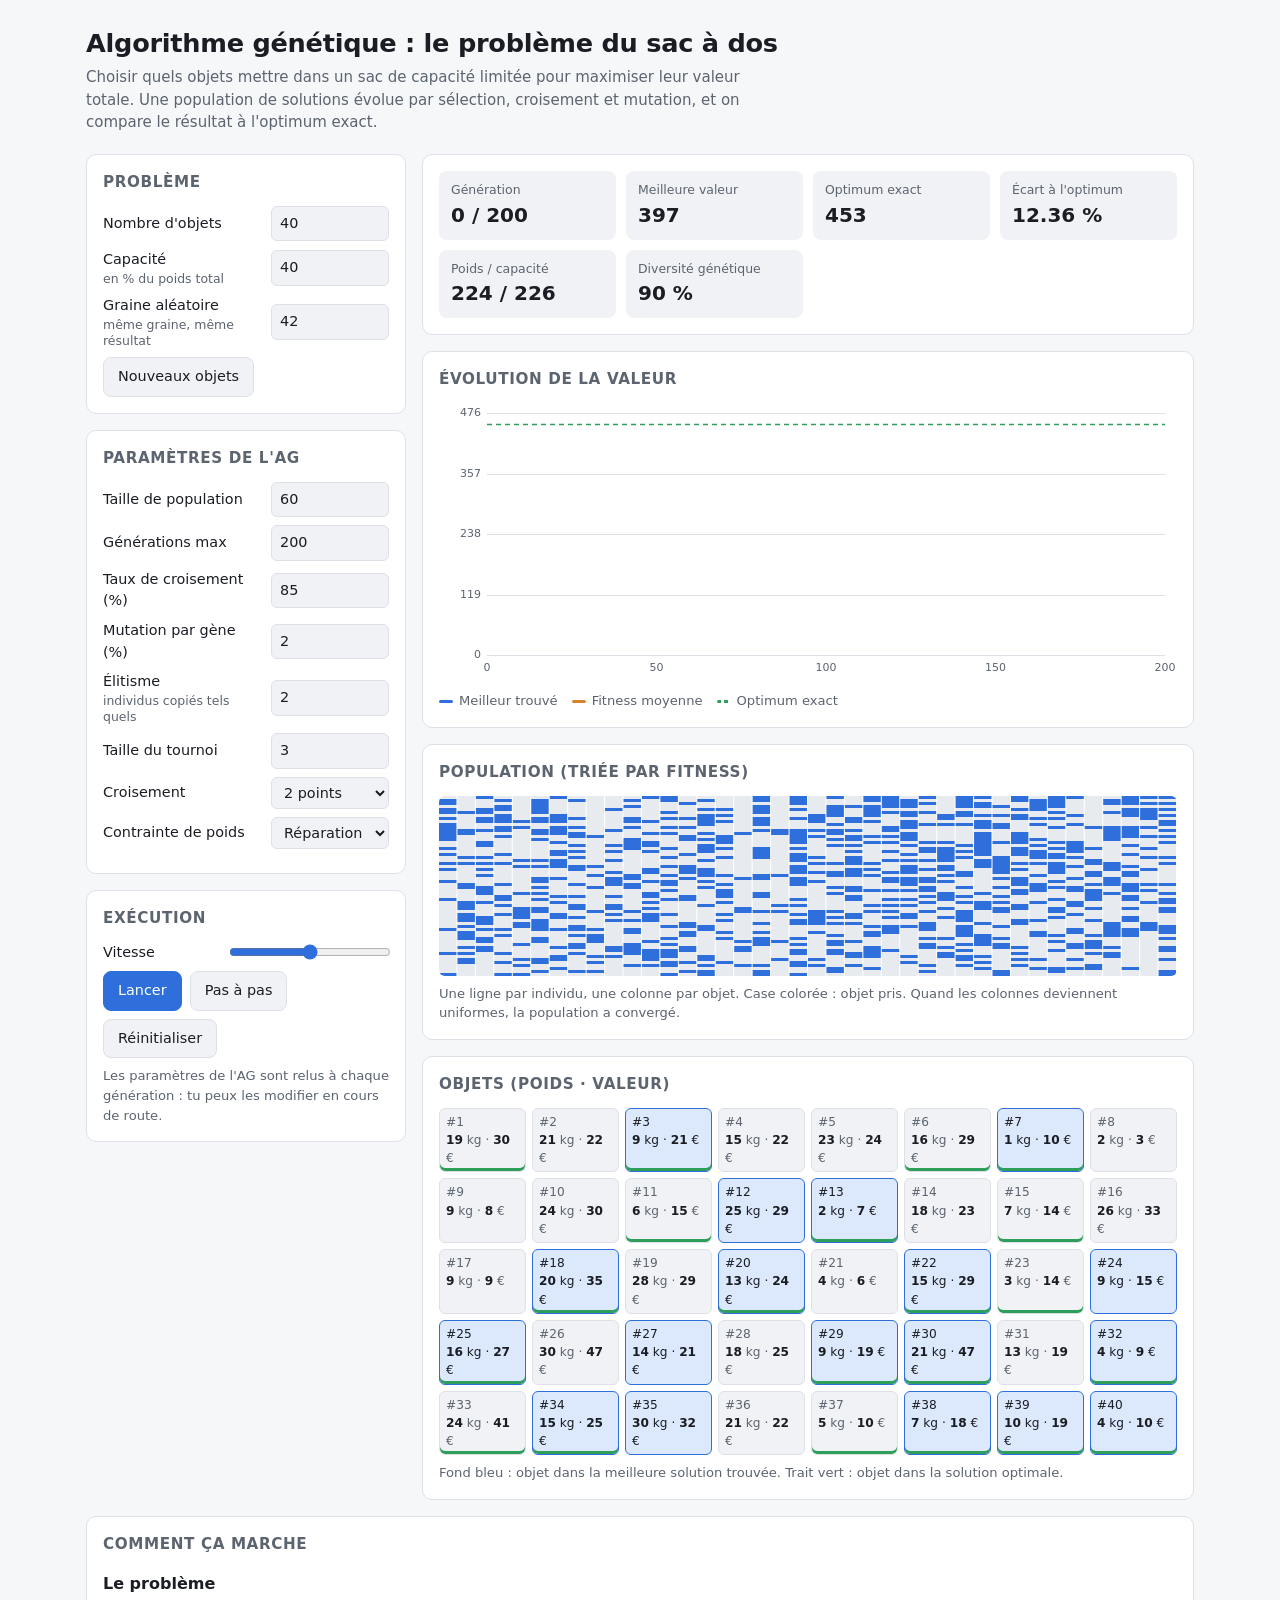
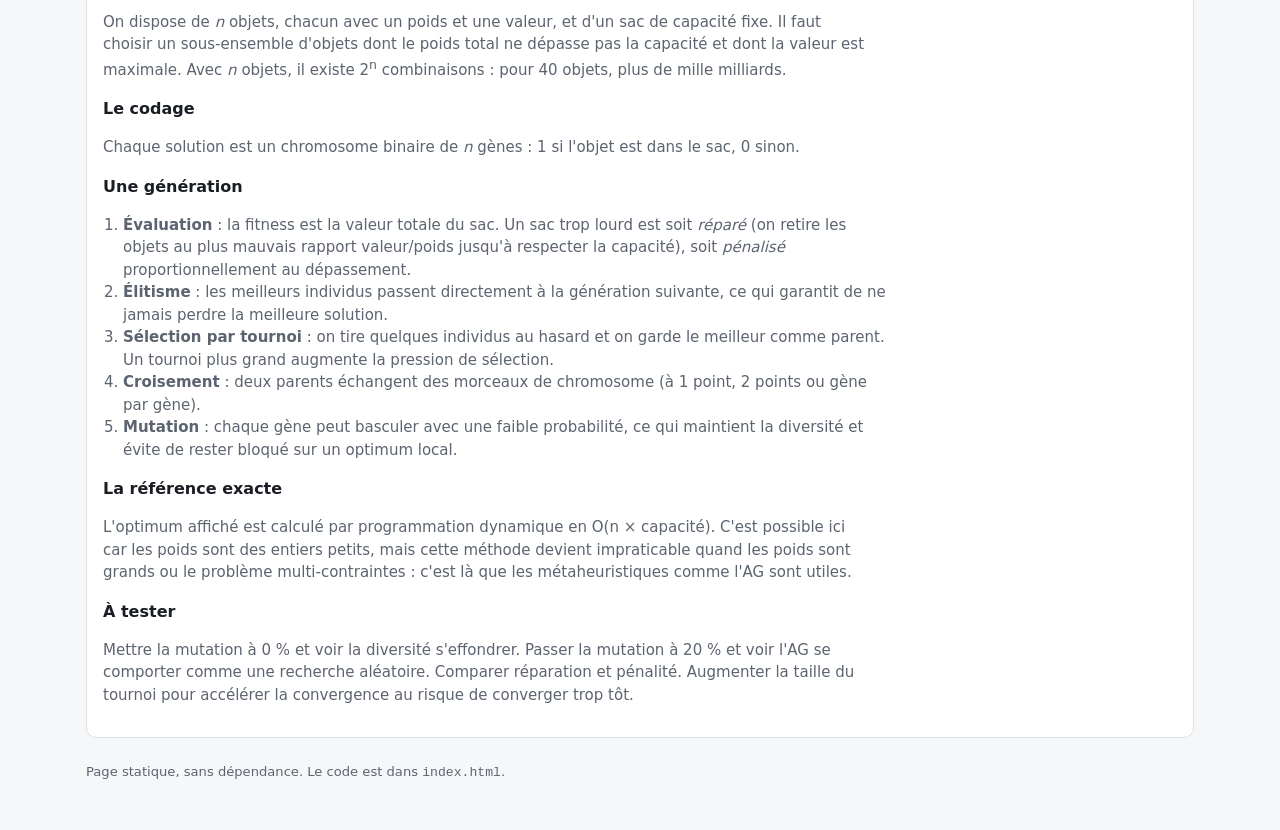
==== index.html @ b25e9e26 "Ajoute la simulation interactive de l'algorithme génétique Co-Authored-By: Claude Opus 5.5 <noreply@" ====
<!doctype html>
<html lang="fr">
<head>
<meta charset="utf-8">
<meta name="viewport" content="width=device-width, initial-scale=1">
<title>Sac à dos génétique</title>
<meta name="description" content="Simulation interactive d'un algorithme génétique qui résout le problème du sac à dos 0/1, comparé à l'optimum exact calculé par programmation dynamique.">
<style>
:root {
  --bg: #f6f7f9;
  --surface: #ffffff;
  --surface-2: #f0f2f5;
  --border: #dde1e7;
  --text: #1a1d23;
  --muted: #5c6470;
  --accent: #2f6fdb;
  --accent-soft: #dce8fb;
  --best: #2f6fdb;
  --mean: #d9822b;
  --opt: #2e9e5b;
  --danger: #c93c3c;
  --cell-off: #e7eaef;
  --radius: 10px;
  color-scheme: light;
}
@media (prefers-color-scheme: dark) {
  :root:not([data-theme="light"]) {
    --bg: #111317;
    --surface: #1a1d23;
    --surface-2: #22262e;
    --border: #2f343d;
    --text: #e8eaee;
    --muted: #9aa2ae;
    --accent: #6ea0ff;
    --accent-soft: #233656;
    --best: #6ea0ff;
    --mean: #f0a258;
    --opt: #4fc683;
    --danger: #f07070;
    --cell-off: #2a2f38;
    color-scheme: dark;
  }
}
:root[data-theme="dark"] {
  --bg: #111317;
  --surface: #1a1d23;
  --surface-2: #22262e;
  --border: #2f343d;
  --text: #e8eaee;
  --muted: #9aa2ae;
  --accent: #6ea0ff;
  --accent-soft: #233656;
  --best: #6ea0ff;
  --mean: #f0a258;
  --opt: #4fc683;
  --danger: #f07070;
  --cell-off: #2a2f38;
  color-scheme: dark;
}
* { box-sizing: border-box; }
html, body { margin: 0; }
body {
  background: var(--bg);
  color: var(--text);
  font: 15px/1.5 system-ui, -apple-system, "Segoe UI", Roboto, sans-serif;
}
.wrap { max-width: 1140px; margin: 0 auto; padding: 24px 16px 48px; }
header h1 { margin: 0 0 4px; font-size: 1.6rem; letter-spacing: -0.01em; }
header p { margin: 0; color: var(--muted); max-width: 70ch; }
.layout { display: grid; grid-template-columns: 320px minmax(0, 1fr); gap: 16px; margin-top: 20px; }
@media (max-width: 860px) { .layout { grid-template-columns: 1fr; } }
.card {
  background: var(--surface);
  border: 1px solid var(--border);
  border-radius: var(--radius);
  padding: 16px;
}
.card h2 { font-size: 0.95rem; margin: 0 0 12px; text-transform: uppercase; letter-spacing: 0.04em; color: var(--muted); }
.stack { display: flex; flex-direction: column; gap: 16px; min-width: 0; }
.field { display: grid; grid-template-columns: 1fr 118px; align-items: center; gap: 8px; margin-bottom: 8px; }
.field label { font-size: 0.9rem; }
.field small { display: block; color: var(--muted); font-size: 0.78rem; line-height: 1.3; }
input[type="number"], select {
  width: 100%;
  padding: 6px 8px;
  border: 1px solid var(--border);
  border-radius: 6px;
  background: var(--surface-2);
  color: var(--text);
  font: inherit;
  font-size: 0.9rem;
}
input[type="range"] { width: 100%; accent-color: var(--accent); }
.btns { display: flex; flex-wrap: wrap; gap: 8px; margin-top: 4px; }
button {
  font: inherit;
  font-size: 0.9rem;
  padding: 8px 14px;
  border-radius: 8px;
  border: 1px solid var(--border);
  background: var(--surface-2);
  color: var(--text);
  cursor: pointer;
}
button:hover { border-color: var(--accent); }
button.primary { background: var(--accent); border-color: var(--accent); color: #fff; }
button:disabled { opacity: 0.5; cursor: default; }
.stats { display: grid; grid-template-columns: repeat(auto-fit, minmax(140px, 1fr)); gap: 10px; }
.stat { background: var(--surface-2); border-radius: 8px; padding: 10px 12px; }
.stat .k { font-size: 0.78rem; color: var(--muted); }
.stat .v { font-size: 1.25rem; font-weight: 600; font-variant-numeric: tabular-nums; }
.stat .v.ok { color: var(--opt); }
.chart-box { position: relative; width: 100%; height: 280px; }
.chart-box canvas { width: 100%; height: 100%; display: block; }
.legend { display: flex; flex-wrap: wrap; gap: 14px; font-size: 0.82rem; color: var(--muted); margin-top: 8px; }
.legend span::before { content: ""; display: inline-block; width: 14px; height: 3px; margin-right: 6px; vertical-align: middle; background: var(--c); border-radius: 2px; }
.legend .dash::before { background: repeating-linear-gradient(90deg, var(--c) 0 4px, transparent 4px 7px); }
.pop-box { width: 100%; height: 180px; }
.pop-box canvas { width: 100%; height: 100%; display: block; border-radius: 6px; }
.items { display: grid; grid-template-columns: repeat(auto-fill, minmax(78px, 1fr)); gap: 6px; }
.item {
  border: 1px solid var(--border);
  border-radius: 6px;
  padding: 4px 6px;
  font-size: 0.76rem;
  font-variant-numeric: tabular-nums;
  background: var(--surface-2);
  color: var(--muted);
}
.item b { color: var(--text); font-weight: 600; }
.item.sel { background: var(--accent-soft); border-color: var(--accent); color: var(--text); }
.item.opt { box-shadow: inset 0 -3px 0 var(--opt); }
.hint { font-size: 0.82rem; color: var(--muted); margin: 8px 0 0; }
.explain { margin-top: 16px; }
.explain h3 { margin: 16px 0 4px; font-size: 1rem; }
.explain p, .explain li { color: var(--muted); max-width: 80ch; }
.explain ol { padding-left: 20px; }
footer { margin-top: 24px; font-size: 0.82rem; color: var(--muted); }
</style>
</head>
<body>
<div class="wrap">
  <header>
    <h1>Algorithme génétique : le problème du sac à dos</h1>
    <p>Choisir quels objets mettre dans un sac de capacité limitée pour maximiser leur valeur totale. Une population de solutions évolue par sélection, croisement et mutation, et on compare le résultat à l'optimum exact.</p>
  </header>

  <div class="layout">
    <div class="stack">
      <section class="card">
        <h2>Problème</h2>
        <div class="field"><label for="nItems">Nombre d'objets</label><input id="nItems" type="number" min="5" max="120" value="40"></div>
        <div class="field"><label for="capRatio">Capacité<small>en % du poids total</small></label><input id="capRatio" type="number" min="5" max="95" value="40"></div>
        <div class="field"><label for="seed">Graine aléatoire<small>même graine, même résultat</small></label><input id="seed" type="number" value="42"></div>
        <div class="btns"><button id="btnNew">Nouveaux objets</button></div>
      </section>

      <section class="card">
        <h2>Paramètres de l'AG</h2>
        <div class="field"><label for="popSize">Taille de population</label><input id="popSize" type="number" min="4" max="1000" value="60"></div>
        <div class="field"><label for="maxGen">Générations max</label><input id="maxGen" type="number" min="1" max="5000" value="200"></div>
        <div class="field"><label for="pc">Taux de croisement (%)</label><input id="pc" type="number" min="0" max="100" value="85"></div>
        <div class="field"><label for="pm">Mutation par gène (%)</label><input id="pm" type="number" min="0" max="50" step="0.1" value="2"></div>
        <div class="field"><label for="elite">Élitisme<small>individus copiés tels quels</small></label><input id="elite" type="number" min="0" max="50" value="2"></div>
        <div class="field"><label for="tourn">Taille du tournoi</label><input id="tourn" type="number" min="1" max="20" value="3"></div>
        <div class="field"><label for="xover">Croisement</label>
          <select id="xover"><option value="1">1 point</option><option value="2" selected>2 points</option><option value="u">Uniforme</option></select></div>
        <div class="field"><label for="constraint">Contrainte de poids</label>
          <select id="constraint"><option value="repair" selected>Réparation</option><option value="penalty">Pénalité</option></select></div>
      </section>

      <section class="card">
        <h2>Exécution</h2>
        <div class="field" style="grid-template-columns: 1fr 1.4fr"><label for="speed">Vitesse</label><input id="speed" type="range" min="1" max="5" value="3"></div>
        <div class="btns">
          <button id="btnRun" class="primary">Lancer</button>
          <button id="btnStep">Pas à pas</button>
          <button id="btnReset">Réinitialiser</button>
        </div>
        <p class="hint">Les paramètres de l'AG sont relus à chaque génération : tu peux les modifier en cours de route.</p>
      </section>
    </div>

    <div class="stack">
      <section class="card">
        <div class="stats">
          <div class="stat"><div class="k">Génération</div><div class="v" id="sGen">0</div></div>
          <div class="stat"><div class="k">Meilleure valeur</div><div class="v" id="sBest">0</div></div>
          <div class="stat"><div class="k">Optimum exact</div><div class="v" id="sOpt">0</div></div>
          <div class="stat"><div class="k">Écart à l'optimum</div><div class="v" id="sGap">-</div></div>
          <div class="stat"><div class="k">Poids / capacité</div><div class="v" id="sWeight">0 / 0</div></div>
          <div class="stat"><div class="k">Diversité génétique</div><div class="v" id="sDiv">-</div></div>
        </div>
      </section>

      <section class="card">
        <h2>Évolution de la valeur</h2>
        <div class="chart-box"><canvas id="chart"></canvas></div>
        <div class="legend">
          <span style="--c: var(--best)">Meilleur trouvé</span>
          <span style="--c: var(--mean)">Fitness moyenne</span>
          <span class="dash" style="--c: var(--opt)">Optimum exact</span>
        </div>
      </section>

      <section class="card">
        <h2>Population (triée par fitness)</h2>
        <div class="pop-box"><canvas id="popCanvas"></canvas></div>
        <p class="hint">Une ligne par individu, une colonne par objet. Case colorée : objet pris. Quand les colonnes deviennent uniformes, la population a convergé.</p>
      </section>

      <section class="card">
        <h2>Objets (poids · valeur)</h2>
        <div class="items" id="items"></div>
        <p class="hint">Fond bleu : objet dans la meilleure solution trouvée. Trait vert : objet dans la solution optimale.</p>
      </section>
    </div>
  </div>

  <section class="card explain">
    <h2>Comment ça marche</h2>
    <h3>Le problème</h3>
    <p>On dispose de <em>n</em> objets, chacun avec un poids et une valeur, et d'un sac de capacité fixe. Il faut choisir un sous-ensemble d'objets dont le poids total ne dépasse pas la capacité et dont la valeur est maximale. Avec <em>n</em> objets, il existe 2<sup>n</sup> combinaisons : pour 40 objets, plus de mille milliards.</p>
    <h3>Le codage</h3>
    <p>Chaque solution est un chromosome binaire de <em>n</em> gènes : 1 si l'objet est dans le sac, 0 sinon.</p>
    <h3>Une génération</h3>
    <ol>
      <li><strong>Évaluation</strong> : la fitness est la valeur totale du sac. Un sac trop lourd est soit <em>réparé</em> (on retire les objets au plus mauvais rapport valeur/poids jusqu'à respecter la capacité), soit <em>pénalisé</em> proportionnellement au dépassement.</li>
      <li><strong>Élitisme</strong> : les meilleurs individus passent directement à la génération suivante, ce qui garantit de ne jamais perdre la meilleure solution.</li>
      <li><strong>Sélection par tournoi</strong> : on tire quelques individus au hasard et on garde le meilleur comme parent. Un tournoi plus grand augmente la pression de sélection.</li>
      <li><strong>Croisement</strong> : deux parents échangent des morceaux de chromosome (à 1 point, 2 points ou gène par gène).</li>
      <li><strong>Mutation</strong> : chaque gène peut basculer avec une faible probabilité, ce qui maintient la diversité et évite de rester bloqué sur un optimum local.</li>
    </ol>
    <h3>La référence exacte</h3>
    <p>L'optimum affiché est calculé par programmation dynamique en O(n × capacité). C'est possible ici car les poids sont des entiers petits, mais cette méthode devient impraticable quand les poids sont grands ou le problème multi-contraintes : c'est là que les métaheuristiques comme l'AG sont utiles.</p>
    <h3>À tester</h3>
    <p>Mettre la mutation à 0 % et voir la diversité s'effondrer. Passer la mutation à 20 % et voir l'AG se comporter comme une recherche aléatoire. Comparer réparation et pénalité. Augmenter la taille du tournoi pour accélérer la convergence au risque de converger trop tôt.</p>
  </section>

  <footer>Page statique, sans dépendance. Le code est dans <code>index.html</code>.</footer>
</div>

<script>
(() => {
  "use strict";
  const $ = id => document.getElementById(id);

  function mulberry32(a) {
    return function () {
      a |= 0; a = (a + 0x6D2B79F5) | 0;
      let t = Math.imul(a ^ (a >>> 15), 1 | a);
      t = (t + Math.imul(t ^ (t >>> 7), 61 | t)) ^ t;
      return ((t ^ (t >>> 14)) >>> 0) / 4294967296;
    };
  }
  const clampInt = (v, lo, hi, def) => { v = Math.round(Number(v)); return Number.isFinite(v) ? Math.min(hi, Math.max(lo, v)) : def; };
  const clampNum = (v, lo, hi, def) => { v = Number(v); return Number.isFinite(v) ? Math.min(hi, Math.max(lo, v)) : def; };

  // ---------- État ----------
  let items = [], capacity = 0, optValue = 0, optSet = null, repairOrder = [], maxRatio = 1;
  let rand = Math.random;
  let pop = [], gen = 0, history = [], bestEver = null, diversity = null;
  let running = false, timer = null;

  function params() {
    const n = items.length;
    return {
      N: clampInt($("popSize").value, 4, 1000, 60),
      maxGen: clampInt($("maxGen").value, 1, 5000, 200),
      pc: clampNum($("pc").value, 0, 100, 85) / 100,
      pm: clampNum($("pm").value, 0, 50, 2) / 100,
      elite: clampInt($("elite").value, 0, 50, 2),
      tourn: clampInt($("tourn").value, 1, 20, 3),
      xover: $("xover").value,
      mode: $("constraint").value,
      n
    };
  }

  // ---------- Problème ----------
  function newProblem() {
    const n = clampInt($("nItems").value, 5, 120, 40);
    const ratio = clampNum($("capRatio").value, 5, 95, 40) / 100;
    const seed = clampInt($("seed").value, -1e9, 1e9, 42);
    const r = mulberry32(seed);
    items = [];
    for (let i = 0; i < n; i++) {
      const w = 1 + Math.floor(r() * 30);
      // valeur corrélée au poids avec du bruit : instances plus intéressantes
      const v = Math.max(1, Math.round(w * (0.6 + r() * 1.2) + r() * 10));
      items.push({ w, v });
    }
    const totalW = items.reduce((s, it) => s + it.w, 0);
    capacity = Math.max(1, Math.round(totalW * ratio));
    repairOrder = items.map((_, i) => i).sort((a, b) => items[a].v / items[a].w - items[b].v / items[b].w);
    maxRatio = Math.max(...items.map(it => it.v / it.w));
    solveExact();
    resetGA();
  }

  function solveExact() {
    const n = items.length, C = capacity;
    const dp = Array.from({ length: n + 1 }, () => new Int32Array(C + 1));
    for (let i = 1; i <= n; i++) {
      const { w, v } = items[i - 1];
      const prev = dp[i - 1], cur = dp[i];
      for (let c = 0; c <= C; c++) {
        cur[c] = prev[c];
        if (c >= w && prev[c - w] + v > cur[c]) cur[c] = prev[c - w] + v;
      }
    }
    optValue = dp[n][C];
    optSet = new Uint8Array(n);
    let c = C;
    for (let i = n; i >= 1; i--) {
      if (dp[i][c] !== dp[i - 1][c]) { optSet[i - 1] = 1; c -= items[i - 1].w; }
    }
  }

  // ---------- AG ----------
  function makeInd(g, mode) {
    let w = 0, v = 0;
    for (let i = 0; i < g.length; i++) if (g[i]) { w += items[i].w; v += items[i].v; }
    if (w > capacity && mode === "repair") {
      for (const i of repairOrder) {
        if (g[i]) { g[i] = 0; w -= items[i].w; v -= items[i].v; if (w <= capacity) break; }
      }
    }
    const f = w <= capacity ? v : Math.max(0, v - maxRatio * 1.5 * (w - capacity));
    return { g, w, v, f };
  }

  function resetGA() {
    stop();
    const seed = clampInt($("seed").value, -1e9, 1e9, 42);
    rand = mulberry32(seed * 7919 + 1);
    const P = params();
    const totalW = items.reduce((s, it) => s + it.w, 0);
    const p = Math.min(0.5, capacity / totalW);
    pop = [];
    for (let k = 0; k < P.N; k++) {
      const g = new Uint8Array(P.n);
      for (let i = 0; i < P.n; i++) g[i] = rand() < p ? 1 : 0;
      pop.push(makeInd(g, P.mode));
    }
    gen = 0; history = []; bestEver = null;
    record();
    render();
  }

  function tournament(k) {
    let best = pop[Math.floor(rand() * pop.length)];
    for (let i = 1; i < k; i++) {
      const c = pop[Math.floor(rand() * pop.length)];
      if (c.f > best.f) best = c;
    }
    return best;
  }

  function crossover(a, b, type) {
    const n = a.length;
    if (type === "u") {
      for (let i = 0; i < n; i++) if (rand() < 0.5) { const t = a[i]; a[i] = b[i]; b[i] = t; }
      return;
    }
    let p1 = 1 + Math.floor(rand() * (n - 1)), p2 = n;
    if (type === "2") {
      p2 = 1 + Math.floor(rand() * (n - 1));
      if (p2 < p1) { const t = p1; p1 = p2; p2 = t; }
    }
    for (let i = p1; i < p2; i++) { const t = a[i]; a[i] = b[i]; b[i] = t; }
  }

  function mutate(g, pm) {
    for (let i = 0; i < g.length; i++) if (rand() < pm) g[i] ^= 1;
  }

  function step() {
    const P = params();
    const sorted = pop.slice().sort((a, b) => b.f - a.f);
    const next = [];
    for (let i = 0; i < Math.min(P.elite, P.N, sorted.length); i++) {
      next.push(makeInd(sorted[i].g.slice(), P.mode));
    }
    while (next.length < P.N) {
      const c1 = tournament(P.tourn).g.slice();
      const c2 = tournament(P.tourn).g.slice();
      if (rand() < P.pc) crossover(c1, c2, P.xover);
      mutate(c1, P.pm); mutate(c2, P.pm);
      next.push(makeInd(c1, P.mode));
      if (next.length < P.N) next.push(makeInd(c2, P.mode));
    }
    pop = next;
    gen++;
    record();
  }

  function record() {
    let sumF = 0, genBest = null;
    for (const ind of pop) {
      sumF += ind.f;
      if (ind.w <= capacity && (!genBest || ind.v > genBest.v)) genBest = ind;
    }
    if (genBest && (!bestEver || genBest.v > bestEver.v)) {
      bestEver = { g: genBest.g.slice(), w: genBest.w, v: genBest.v, gen };
    }
    const n = items.length;
    let d = 0;
    for (let i = 0; i < n; i++) {
      let ones = 0;
      for (const ind of pop) ones += ind.g[i];
      const p = ones / pop.length;
      d += 4 * p * (1 - p);
    }
    diversity = n ? d / n : 0;
    history.push({ best: bestEver ? bestEver.v : 0, mean: sumF / pop.length });
  }

  // ---------- Boucle ----------
  const SPEEDS = [null, { delay: 250, k: 1 }, { delay: 90, k: 1 }, { delay: 30, k: 1 }, { delay: 0, k: 2 }, { delay: 0, k: 10 }];

  function loop() {
    if (!running) return;
    const P = params();
    const sp = SPEEDS[clampInt($("speed").value, 1, 5, 3)];
    for (let i = 0; i < sp.k && gen < P.maxGen; i++) step();
    render();
    if (gen >= P.maxGen) { stop(); return; }
    timer = sp.delay ? setTimeout(loop, sp.delay) : requestAnimationFrame(loop);
  }
  function start() {
    if (gen >= params().maxGen) resetGA();
    running = true;
    $("btnRun").textContent = "Pause";
    $("btnStep").disabled = true;
    loop();
  }
  function stop() {
    running = false;
    clearTimeout(timer); cancelAnimationFrame(timer);
    $("btnRun").textContent = "Lancer";
    $("btnStep").disabled = false;
  }

  // ---------- Rendu ----------
  const css = name => getComputedStyle(document.documentElement).getPropertyValue(name).trim();

  function setupCanvas(cv) {
    const r = cv.getBoundingClientRect();
    const dpr = window.devicePixelRatio || 1;
    const W = Math.max(1, Math.round(r.width)), H = Math.max(1, Math.round(r.height));
    if (cv.width !== W * dpr || cv.height !== H * dpr) { cv.width = W * dpr; cv.height = H * dpr; }
    const ctx = cv.getContext("2d");
    ctx.setTransform(dpr, 0, 0, dpr, 0, 0);
    ctx.clearRect(0, 0, W, H);
    return { ctx, W, H };
  }

  function drawChart() {
    const { ctx, W, H } = setupCanvas($("chart"));
    const padL = 48, padR = 12, padT = 10, padB = 28;
    const pw = W - padL - padR, ph = H - padT - padB;
    const maxGen = Math.max(params().maxGen, history.length - 1, 1);
    const yMax = Math.max(optValue, ...history.map(h => Math.max(h.best, h.mean)), 1) * 1.05;
    const x = g => padL + (g / maxGen) * pw;
    const y = v => padT + ph - (v / yMax) * ph;

    ctx.font = "11px system-ui, sans-serif";
    ctx.fillStyle = css("--muted");
    ctx.strokeStyle = css("--border");
    ctx.lineWidth = 1;
    ctx.textAlign = "right"; ctx.textBaseline = "middle";
    for (let i = 0; i <= 4; i++) {
      const v = (yMax / 4) * i, yy = Math.round(y(v)) + 0.5;
      ctx.beginPath(); ctx.moveTo(padL, yy); ctx.lineTo(W - padR, yy); ctx.stroke();
      ctx.fillText(Math.round(v), padL - 6, yy);
    }
    ctx.textAlign = "center"; ctx.textBaseline = "top";
    for (let i = 0; i <= 4; i++) {
      const g = Math.round((maxGen / 4) * i);
      ctx.fillText(g, x(g), H - padB + 8);
    }

    ctx.setLineDash([5, 4]);
    ctx.strokeStyle = css("--opt"); ctx.lineWidth = 1.5;
    ctx.beginPath(); ctx.moveTo(padL, y(optValue)); ctx.lineTo(W - padR, y(optValue)); ctx.stroke();
    ctx.setLineDash([]);

    const line = (key, color) => {
      if (!history.length) return;
      ctx.strokeStyle = color; ctx.lineWidth = 2; ctx.lineJoin = "round";
      ctx.beginPath();
      history.forEach((h, g) => g ? ctx.lineTo(x(g), y(h[key])) : ctx.moveTo(x(g), y(h[key])));
      ctx.stroke();
    };
    line("mean", css("--mean"));
    line("best", css("--best"));
  }

  function drawPop() {
    const { ctx, W, H } = setupCanvas($("popCanvas"));
    const n = items.length;
    const sorted = pop.slice().sort((a, b) => b.f - a.f);
    const rows = Math.min(sorted.length, 120);
    const cw = W / n, rh = H / rows;
    const on = css("--accent"), off = css("--cell-off"), bad = css("--danger");
    for (let r = 0; r < rows; r++) {
      const ind = sorted[r];
      const over = ind.w > capacity;
      for (let i = 0; i < n; i++) {
        ctx.fillStyle = ind.g[i] ? (over ? bad : on) : off;
        ctx.fillRect(i * cw, r * rh, Math.max(1, cw - (cw > 4 ? 1 : 0)), Math.max(1, rh - (rh > 4 ? 1 : 0)));
      }
    }
  }

  function renderItems() {
    const box = $("items");
    if (box.childElementCount !== items.length) {
      box.innerHTML = items.map((it, i) =>
        `<div class="item" id="it${i}">#${i + 1}<br><b>${it.w}</b> kg · <b>${it.v}</b> €</div>`).join("");
    }
    items.forEach((_, i) => {
      const el = $("it" + i);
      el.classList.toggle("sel", !!(bestEver && bestEver.g[i]));
      el.classList.toggle("opt", !!optSet[i]);
    });
  }

  function render() {
    const P = params();
    $("sGen").textContent = `${gen} / ${P.maxGen}`;
    const bv = bestEver ? bestEver.v : 0;
    $("sBest").textContent = bv;
    $("sOpt").textContent = optValue;
    const gap = optValue ? (100 * (optValue - bv)) / optValue : 0;
    const sg = $("sGap");
    sg.textContent = bestEver ? (gap <= 0 ? `0 % (gén. ${bestEver.gen})` : gap.toFixed(2) + " %") : "-";
    sg.classList.toggle("ok", !!bestEver && gap <= 0);
    $("sWeight").textContent = `${bestEver ? bestEver.w : 0} / ${capacity}`;
    $("sDiv").textContent = diversity == null ? "-" : Math.round(diversity * 100) + " %";
    drawChart();
    drawPop();
    renderItems();
  }

  // ---------- Événements ----------
  $("btnRun").addEventListener("click", () => running ? stop() : start());
  $("btnStep").addEventListener("click", () => { if (gen < params().maxGen) { step(); render(); } });
  $("btnReset").addEventListener("click", resetGA);
  $("btnNew").addEventListener("click", newProblem);
  ["nItems", "capRatio", "seed"].forEach(id => $(id).addEventListener("change", newProblem));
  ["popSize", "constraint"].forEach(id => $(id).addEventListener("change", resetGA));
  $("maxGen").addEventListener("change", render);
  let rt;
  window.addEventListener("resize", () => { clearTimeout(rt); rt = setTimeout(render, 100); });
  window.matchMedia("(prefers-color-scheme: dark)").addEventListener("change", render);

  newProblem();
})();
</script>
</body>
</html>
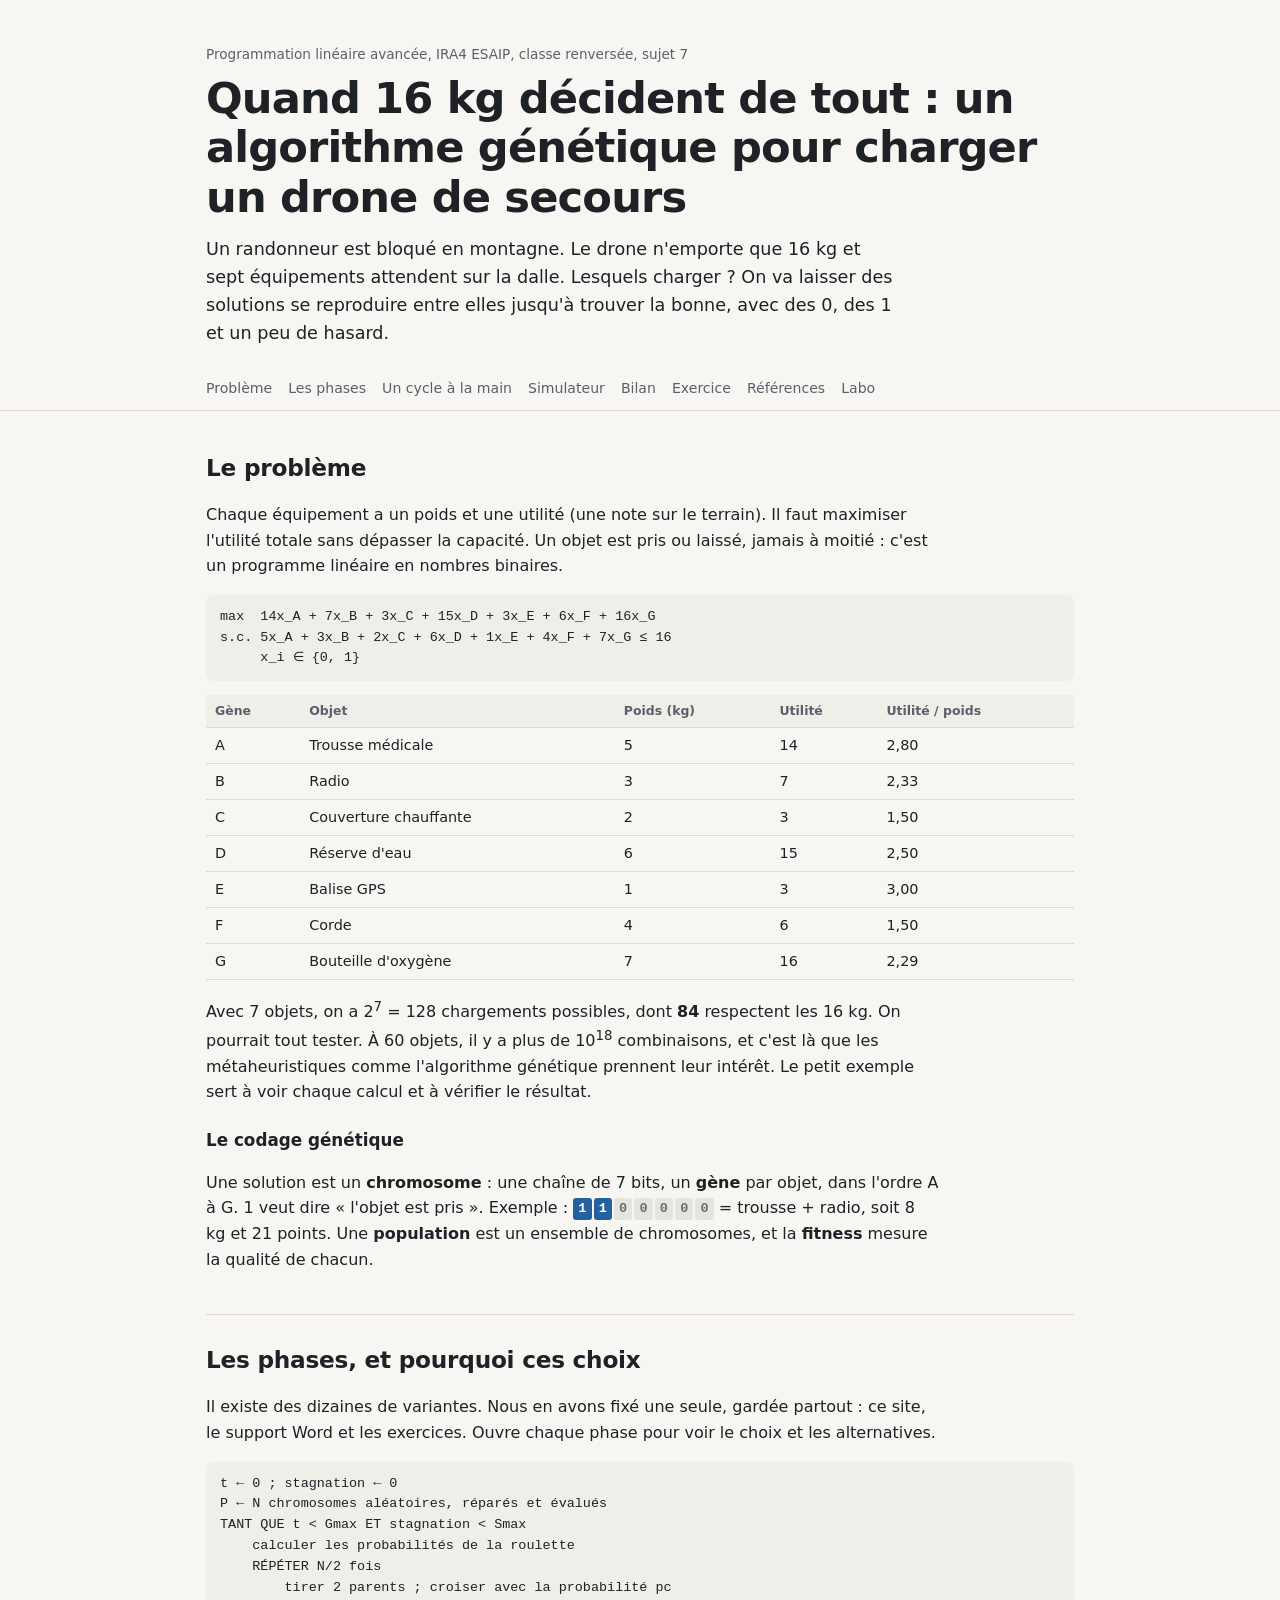
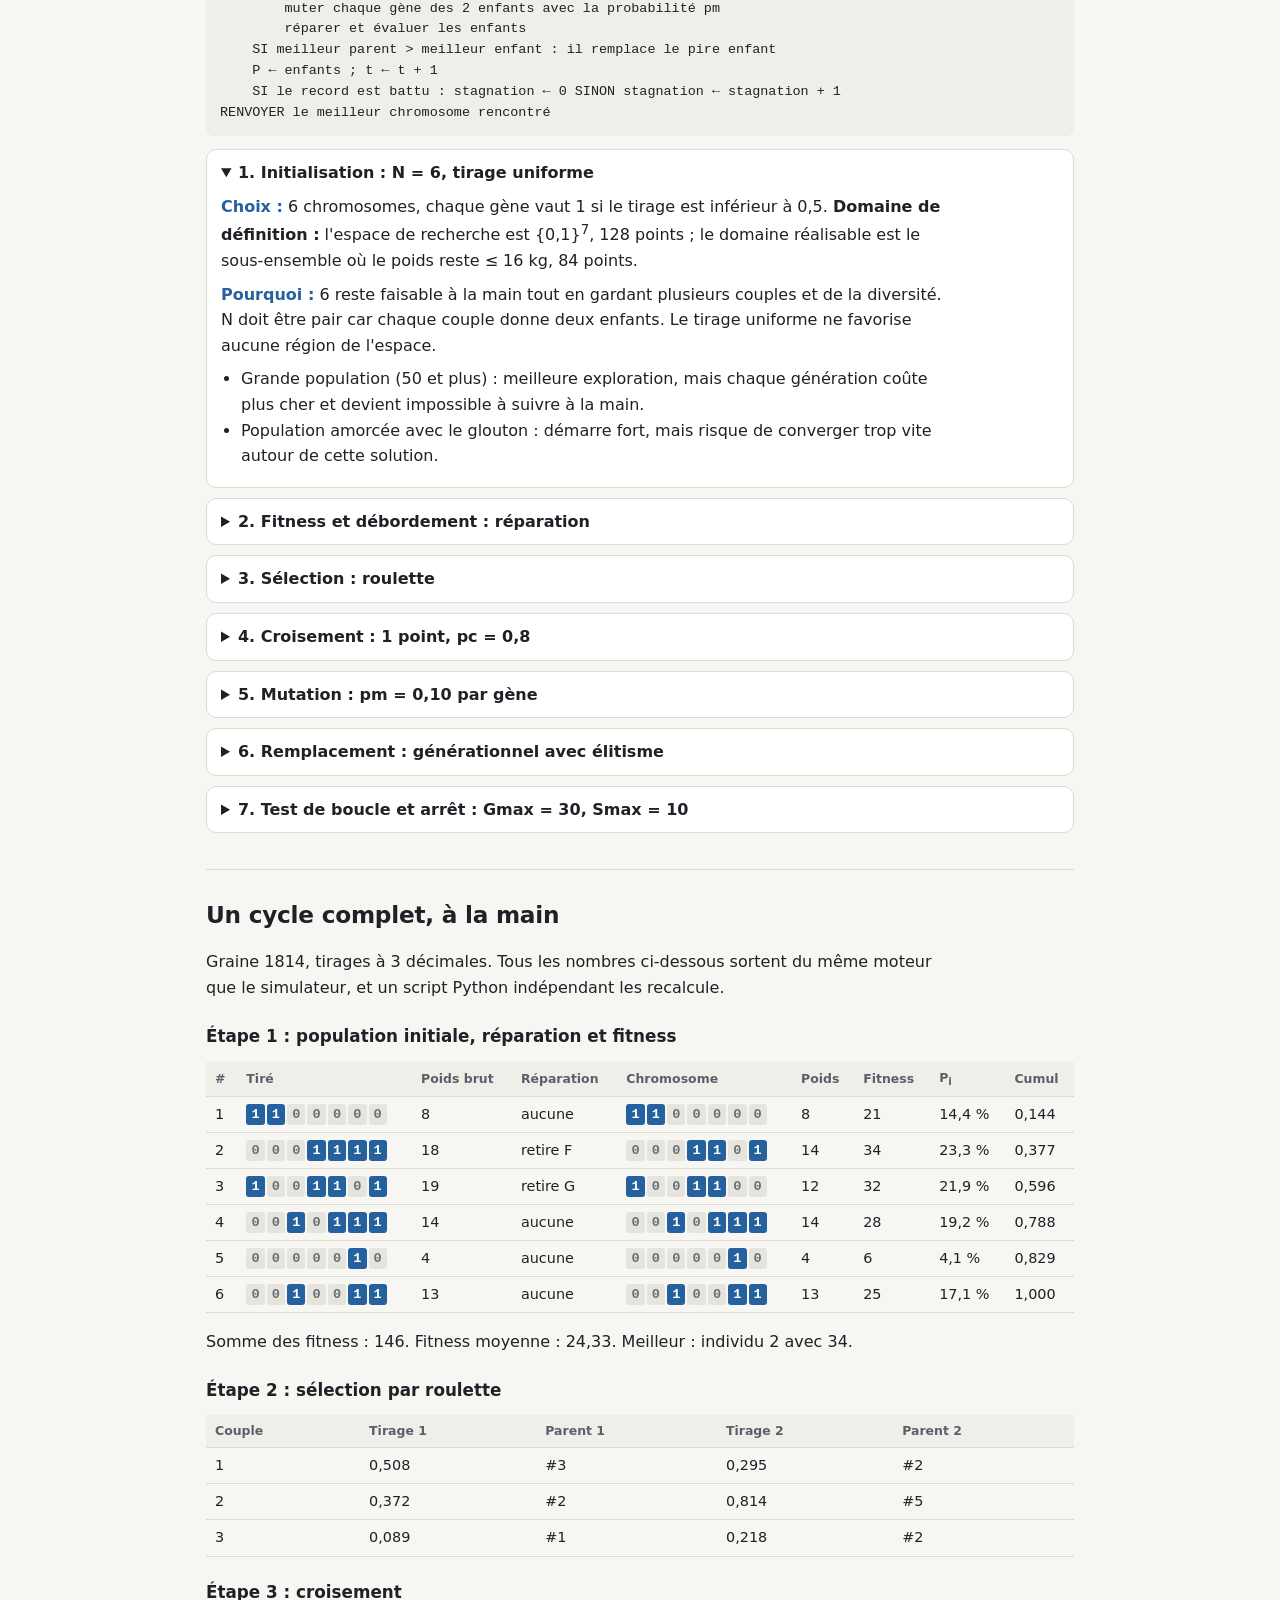
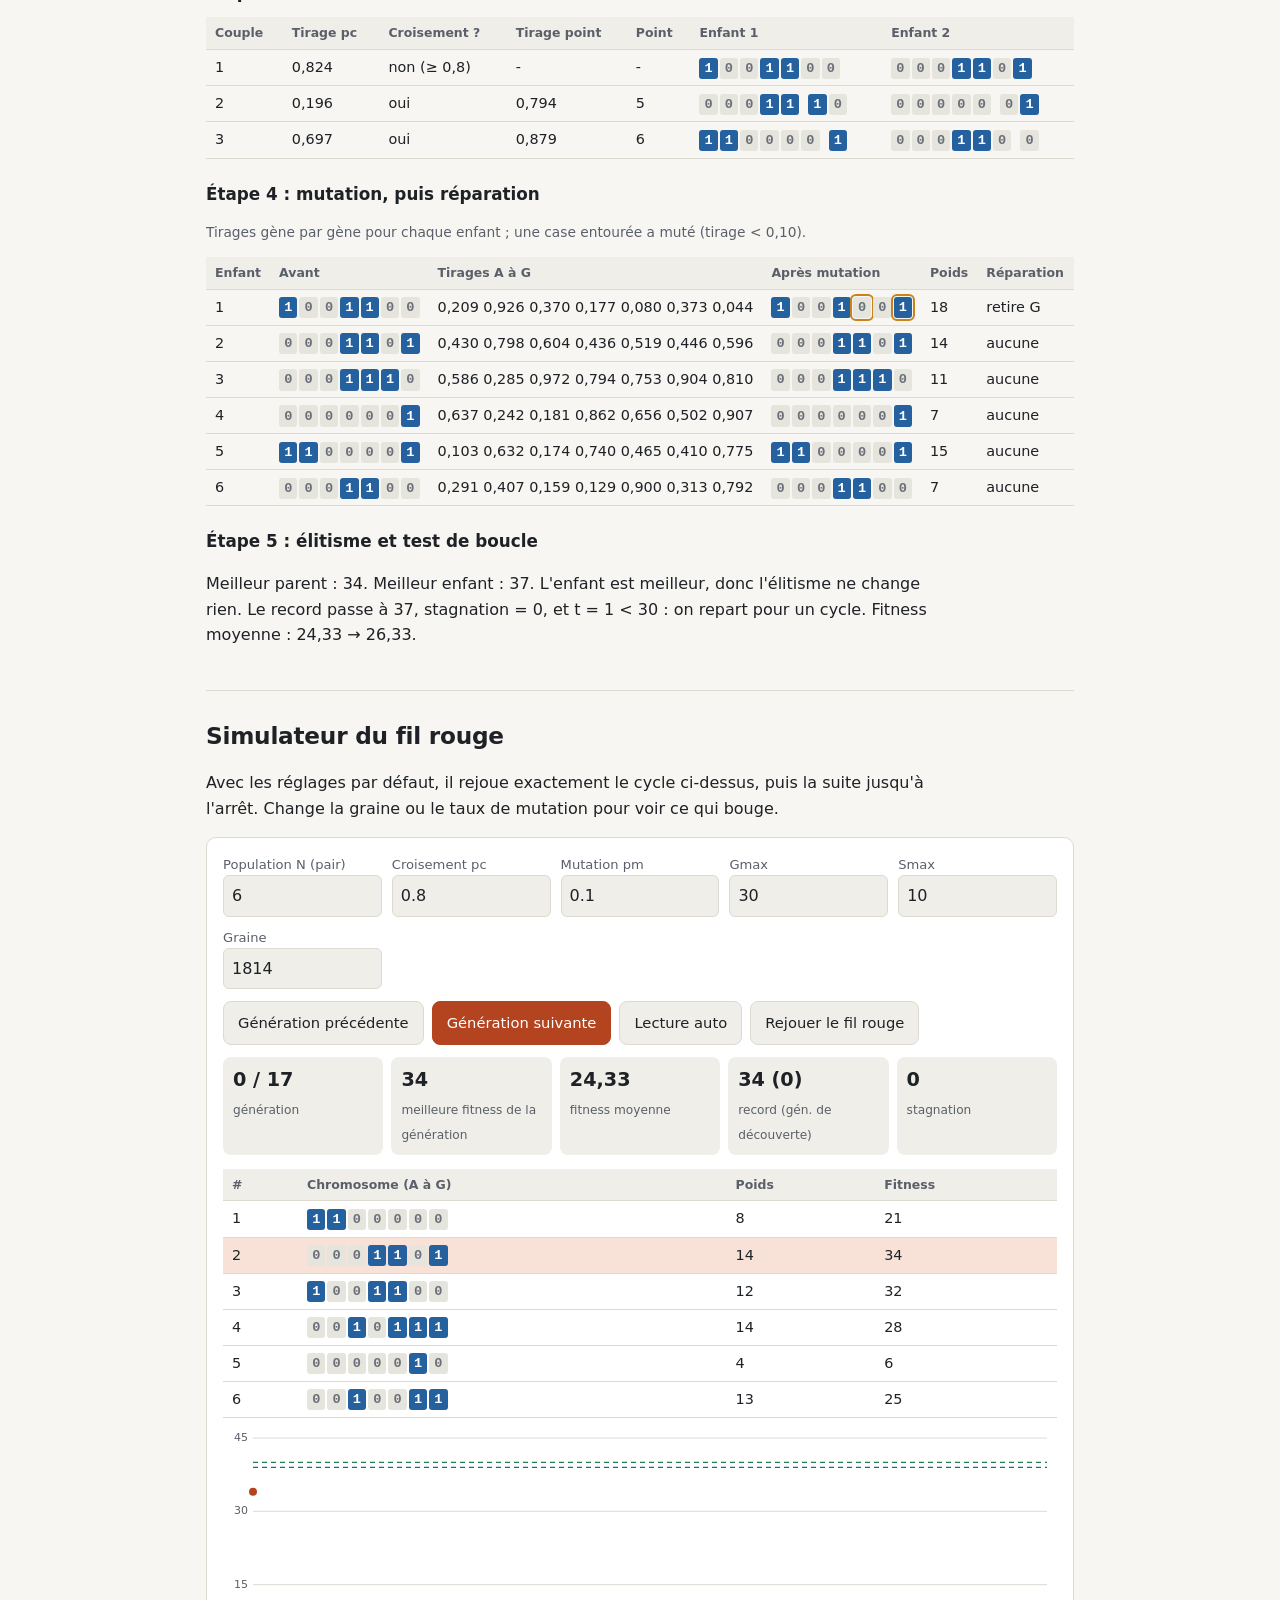
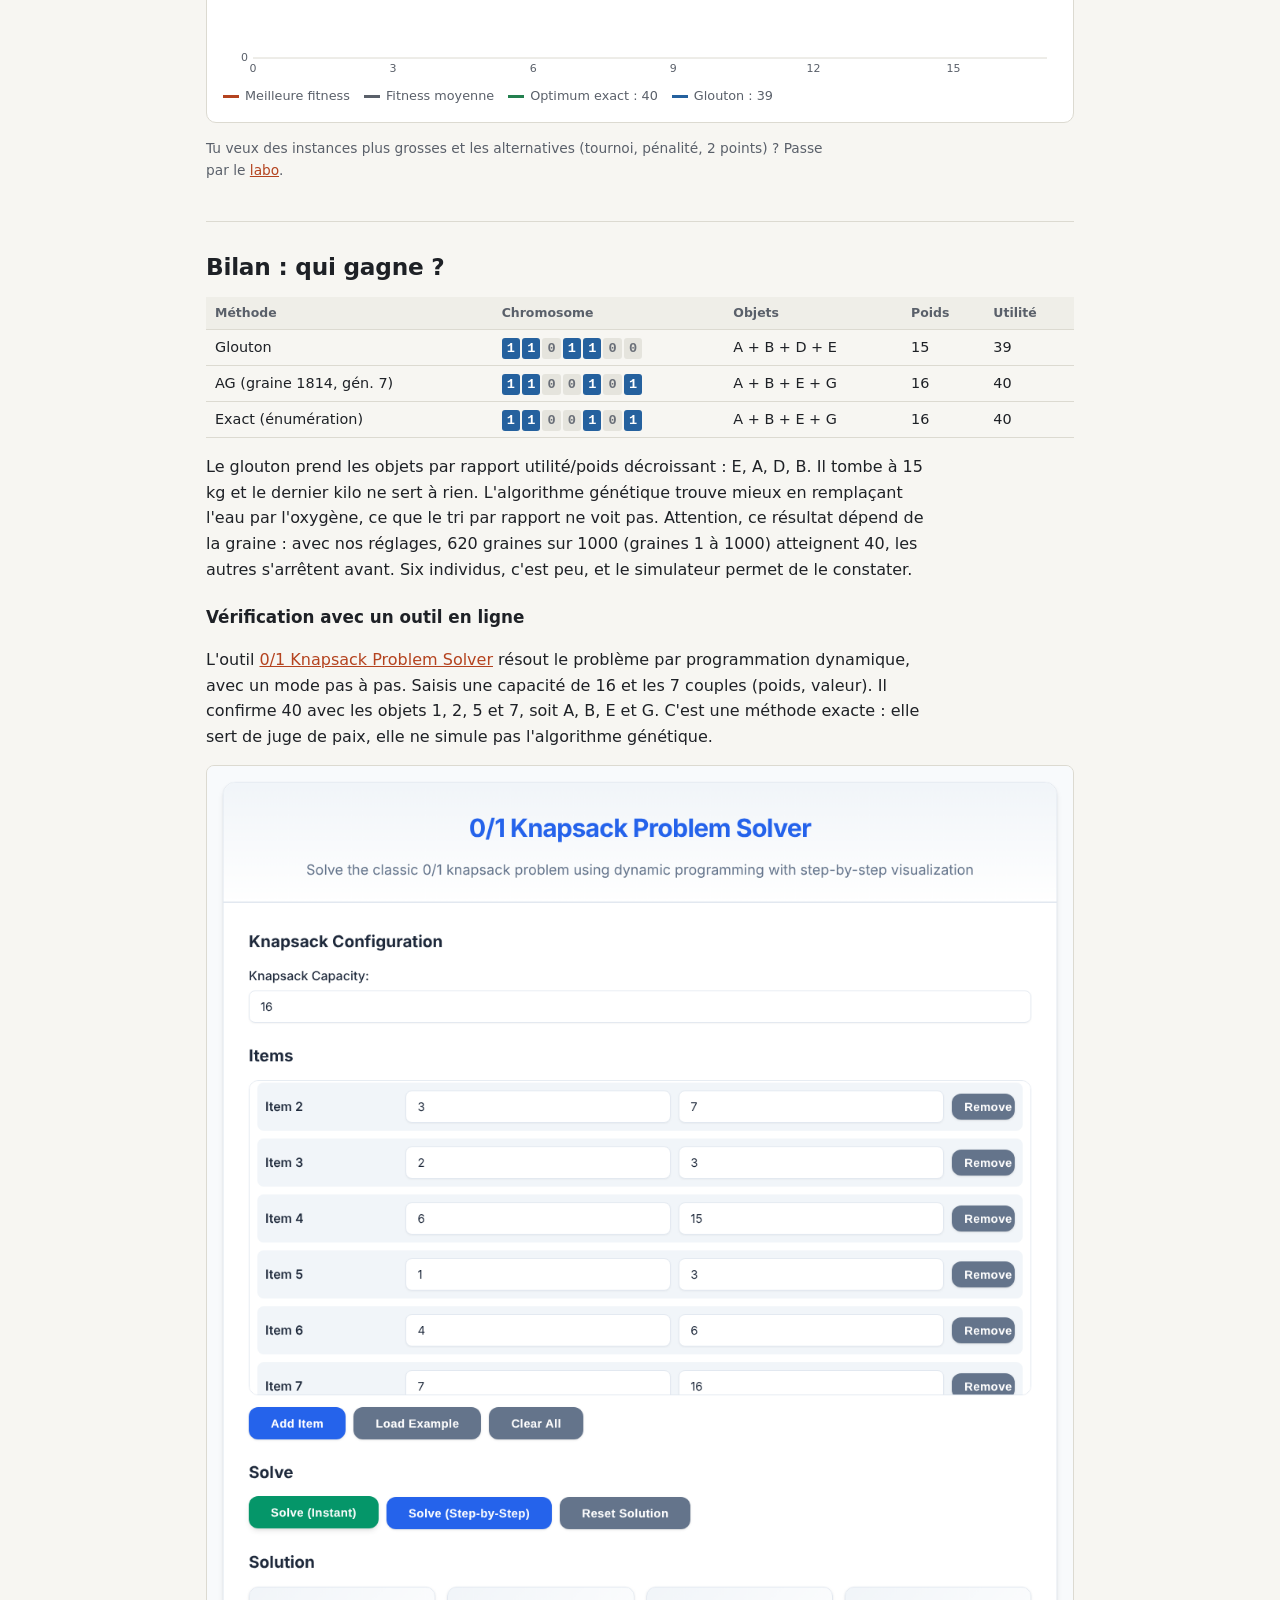
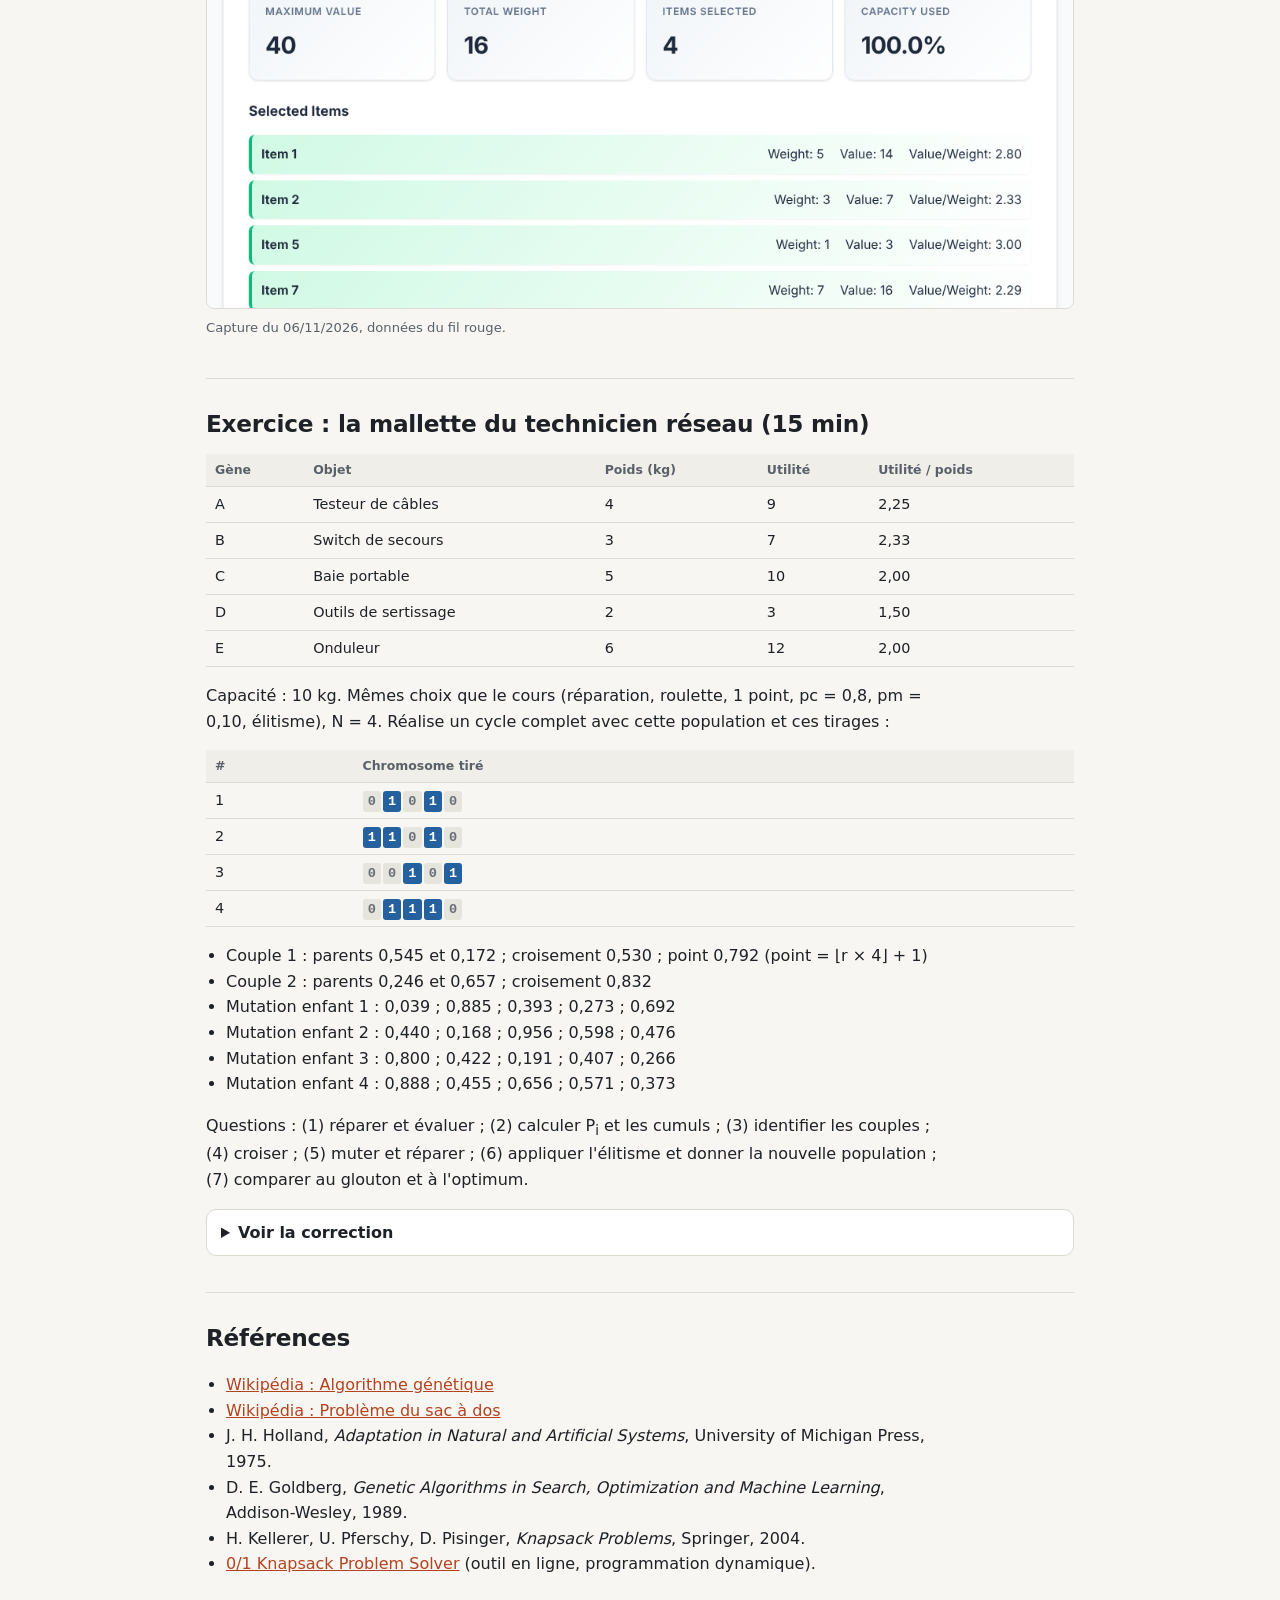
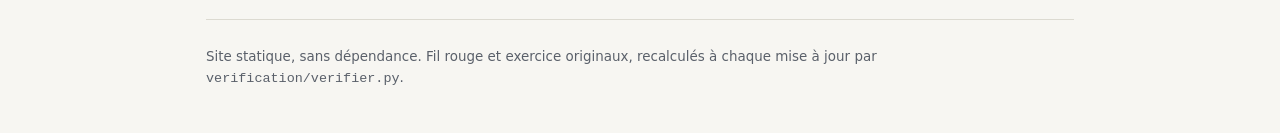
==== commit 43fde863: "Semaine 45 : cours en ligne, simulateur du fil rouge et support Word Ajoute le cours et le simulateu" ====
--- a/index.html
+++ b/index.html
@@ -4,560 +4,172 @@
 <meta charset="utf-8">
 <meta name="viewport" content="width=device-width, initial-scale=1">
 <title>Sac à dos génétique</title>
-<meta name="description" content="Simulation interactive d'un algorithme génétique qui résout le problème du sac à dos 0/1, comparé à l'optimum exact calculé par programmation dynamique.">
-<style>
-:root {
-  --bg: #f6f7f9;
-  --surface: #ffffff;
-  --surface-2: #f0f2f5;
-  --border: #dde1e7;
-  --text: #1a1d23;
-  --muted: #5c6470;
-  --accent: #2f6fdb;
-  --accent-soft: #dce8fb;
-  --best: #2f6fdb;
-  --mean: #d9822b;
-  --opt: #2e9e5b;
-  --danger: #c93c3c;
-  --cell-off: #e7eaef;
-  --radius: 10px;
-  color-scheme: light;
-}
-@media (prefers-color-scheme: dark) {
-  :root:not([data-theme="light"]) {
-    --bg: #111317;
-    --surface: #1a1d23;
-    --surface-2: #22262e;
-    --border: #2f343d;
-    --text: #e8eaee;
-    --muted: #9aa2ae;
-    --accent: #6ea0ff;
-    --accent-soft: #233656;
-    --best: #6ea0ff;
-    --mean: #f0a258;
-    --opt: #4fc683;
-    --danger: #f07070;
-    --cell-off: #2a2f38;
-    color-scheme: dark;
-  }
-}
-:root[data-theme="dark"] {
-  --bg: #111317;
-  --surface: #1a1d23;
-  --surface-2: #22262e;
-  --border: #2f343d;
-  --text: #e8eaee;
-  --muted: #9aa2ae;
-  --accent: #6ea0ff;
-  --accent-soft: #233656;
-  --best: #6ea0ff;
-  --mean: #f0a258;
-  --opt: #4fc683;
-  --danger: #f07070;
-  --cell-off: #2a2f38;
-  color-scheme: dark;
-}
-* { box-sizing: border-box; }
-html, body { margin: 0; }
-body {
-  background: var(--bg);
-  color: var(--text);
-  font: 15px/1.5 system-ui, -apple-system, "Segoe UI", Roboto, sans-serif;
-}
-.wrap { max-width: 1140px; margin: 0 auto; padding: 24px 16px 48px; }
-header h1 { margin: 0 0 4px; font-size: 1.6rem; letter-spacing: -0.01em; }
-header p { margin: 0; color: var(--muted); max-width: 70ch; }
-.layout { display: grid; grid-template-columns: 320px minmax(0, 1fr); gap: 16px; margin-top: 20px; }
-@media (max-width: 860px) { .layout { grid-template-columns: 1fr; } }
-.card {
-  background: var(--surface);
-  border: 1px solid var(--border);
-  border-radius: var(--radius);
-  padding: 16px;
-}
-.card h2 { font-size: 0.95rem; margin: 0 0 12px; text-transform: uppercase; letter-spacing: 0.04em; color: var(--muted); }
-.stack { display: flex; flex-direction: column; gap: 16px; min-width: 0; }
-.field { display: grid; grid-template-columns: 1fr 118px; align-items: center; gap: 8px; margin-bottom: 8px; }
-.field label { font-size: 0.9rem; }
-.field small { display: block; color: var(--muted); font-size: 0.78rem; line-height: 1.3; }
-input[type="number"], select {
-  width: 100%;
-  padding: 6px 8px;
-  border: 1px solid var(--border);
-  border-radius: 6px;
-  background: var(--surface-2);
-  color: var(--text);
-  font: inherit;
-  font-size: 0.9rem;
-}
-input[type="range"] { width: 100%; accent-color: var(--accent); }
-.btns { display: flex; flex-wrap: wrap; gap: 8px; margin-top: 4px; }
-button {
-  font: inherit;
-  font-size: 0.9rem;
-  padding: 8px 14px;
-  border-radius: 8px;
-  border: 1px solid var(--border);
-  background: var(--surface-2);
-  color: var(--text);
-  cursor: pointer;
-}
-button:hover { border-color: var(--accent); }
-button.primary { background: var(--accent); border-color: var(--accent); color: #fff; }
-button:disabled { opacity: 0.5; cursor: default; }
-.stats { display: grid; grid-template-columns: repeat(auto-fit, minmax(140px, 1fr)); gap: 10px; }
-.stat { background: var(--surface-2); border-radius: 8px; padding: 10px 12px; }
-.stat .k { font-size: 0.78rem; color: var(--muted); }
-.stat .v { font-size: 1.25rem; font-weight: 600; font-variant-numeric: tabular-nums; }
-.stat .v.ok { color: var(--opt); }
-.chart-box { position: relative; width: 100%; height: 280px; }
-.chart-box canvas { width: 100%; height: 100%; display: block; }
-.legend { display: flex; flex-wrap: wrap; gap: 14px; font-size: 0.82rem; color: var(--muted); margin-top: 8px; }
-.legend span::before { content: ""; display: inline-block; width: 14px; height: 3px; margin-right: 6px; vertical-align: middle; background: var(--c); border-radius: 2px; }
-.legend .dash::before { background: repeating-linear-gradient(90deg, var(--c) 0 4px, transparent 4px 7px); }
-.pop-box { width: 100%; height: 180px; }
-.pop-box canvas { width: 100%; height: 100%; display: block; border-radius: 6px; }
-.items { display: grid; grid-template-columns: repeat(auto-fill, minmax(78px, 1fr)); gap: 6px; }
-.item {
-  border: 1px solid var(--border);
-  border-radius: 6px;
-  padding: 4px 6px;
-  font-size: 0.76rem;
-  font-variant-numeric: tabular-nums;
-  background: var(--surface-2);
-  color: var(--muted);
-}
-.item b { color: var(--text); font-weight: 600; }
-.item.sel { background: var(--accent-soft); border-color: var(--accent); color: var(--text); }
-.item.opt { box-shadow: inset 0 -3px 0 var(--opt); }
-.hint { font-size: 0.82rem; color: var(--muted); margin: 8px 0 0; }
-.explain { margin-top: 16px; }
-.explain h3 { margin: 16px 0 4px; font-size: 1rem; }
-.explain p, .explain li { color: var(--muted); max-width: 80ch; }
-.explain ol { padding-left: 20px; }
-footer { margin-top: 24px; font-size: 0.82rem; color: var(--muted); }
-</style>
+<meta name="description" content="Support de cours vivant : algorithme génétique sur le problème du sac à dos en nombres binaires (ESAIP, IRA4, sujet 7).">
+<link rel="stylesheet" href="style.css">
 </head>
 <body>
 <div class="wrap">
-  <header>
-    <h1>Algorithme génétique : le problème du sac à dos</h1>
-    <p>Choisir quels objets mettre dans un sac de capacité limitée pour maximiser leur valeur totale. Une population de solutions évolue par sélection, croisement et mutation, et on compare le résultat à l'optimum exact.</p>
-  </header>
+<header class="hero">
+  <p class="sur">Programmation linéaire avancée, IRA4 ESAIP, classe renversée, sujet 7</p>
+  <h1>Quand 16 kg décident de tout : un algorithme génétique pour charger un drone de secours</h1>
+  <p class="acc">Un randonneur est bloqué en montagne. Le drone n'emporte que 16 kg et sept équipements attendent sur la dalle. Lesquels charger ? On va laisser des solutions se reproduire entre elles jusqu'à trouver la bonne, avec des 0, des 1 et un peu de hasard.</p>
+</header>
+</div>
+<nav class="som"><div>
+  <a href="#probleme">Problème</a><a href="#phases">Les phases</a><a href="#cycle">Un cycle à la main</a><a href="#simulateur">Simulateur</a><a href="#bilan">Bilan</a><a href="#exercice">Exercice</a><a href="#refs">Références</a><a href="labo.html">Labo</a>
+</div></nav>
+<main class="wrap">
 
-  <div class="layout">
-    <div class="stack">
-      <section class="card">
-        <h2>Problème</h2>
-        <div class="field"><label for="nItems">Nombre d'objets</label><input id="nItems" type="number" min="5" max="120" value="40"></div>
-        <div class="field"><label for="capRatio">Capacité<small>en % du poids total</small></label><input id="capRatio" type="number" min="5" max="95" value="40"></div>
-        <div class="field"><label for="seed">Graine aléatoire<small>même graine, même résultat</small></label><input id="seed" type="number" value="42"></div>
-        <div class="btns"><button id="btnNew">Nouveaux objets</button></div>
-      </section>
+<section id="probleme">
+  <h2>Le problème</h2>
+  <p>Chaque équipement a un poids et une utilité (une note sur le terrain). Il faut maximiser l'utilité totale sans dépasser la capacité. Un objet est pris ou laissé, jamais à moitié : c'est un programme linéaire en nombres binaires.</p>
+  <pre class="algo">max  14x_A + 7x_B + 3x_C + 15x_D + 3x_E + 6x_F + 16x_G
+s.c. 5x_A + 3x_B + 2x_C + 6x_D + 1x_E + 4x_F + 7x_G ≤ 16
+     x_i ∈ {0, 1}</pre>
+  <div class="tab" id="tObjets"></div>
+  <p>Avec 7 objets, on a 2<sup>7</sup> = 128 chargements possibles, dont <b id="nbReal"></b> respectent les 16 kg. On pourrait tout tester. À 60 objets, il y a plus de 10<sup>18</sup> combinaisons, et c'est là que les métaheuristiques comme l'algorithme génétique prennent leur intérêt. Le petit exemple sert à voir chaque calcul et à vérifier le résultat.</p>
+  <h3>Le codage génétique</h3>
+  <p>Une solution est un <b>chromosome</b> : une chaîne de 7 bits, un <b>gène</b> par objet, dans l'ordre A à G. 1 veut dire « l'objet est pris ». Exemple : <span class="chrom" data-g="1100000"></span> = trousse + radio, soit 8 kg et 21 points. Une <b>population</b> est un ensemble de chromosomes, et la <b>fitness</b> mesure la qualité de chacun.</p>
+</section>
 
-      <section class="card">
-        <h2>Paramètres de l'AG</h2>
-        <div class="field"><label for="popSize">Taille de population</label><input id="popSize" type="number" min="4" max="1000" value="60"></div>
-        <div class="field"><label for="maxGen">Générations max</label><input id="maxGen" type="number" min="1" max="5000" value="200"></div>
-        <div class="field"><label for="pc">Taux de croisement (%)</label><input id="pc" type="number" min="0" max="100" value="85"></div>
-        <div class="field"><label for="pm">Mutation par gène (%)</label><input id="pm" type="number" min="0" max="50" step="0.1" value="2"></div>
-        <div class="field"><label for="elite">Élitisme<small>individus copiés tels quels</small></label><input id="elite" type="number" min="0" max="50" value="2"></div>
-        <div class="field"><label for="tourn">Taille du tournoi</label><input id="tourn" type="number" min="1" max="20" value="3"></div>
-        <div class="field"><label for="xover">Croisement</label>
-          <select id="xover"><option value="1">1 point</option><option value="2" selected>2 points</option><option value="u">Uniforme</option></select></div>
-        <div class="field"><label for="constraint">Contrainte de poids</label>
-          <select id="constraint"><option value="repair" selected>Réparation</option><option value="penalty">Pénalité</option></select></div>
-      </section>
+<section id="phases">
+  <h2>Les phases, et pourquoi ces choix</h2>
+  <p>Il existe des dizaines de variantes. Nous en avons fixé une seule, gardée partout : ce site, le support Word et les exercices. Ouvre chaque phase pour voir le choix et les alternatives.</p>
+  <pre class="algo">t ← 0 ; stagnation ← 0
+P ← N chromosomes aléatoires, réparés et évalués
+TANT QUE t &lt; Gmax ET stagnation &lt; Smax
+    calculer les probabilités de la roulette
+    RÉPÉTER N/2 fois
+        tirer 2 parents ; croiser avec la probabilité pc
+        muter chaque gène des 2 enfants avec la probabilité pm
+        réparer et évaluer les enfants
+    SI meilleur parent > meilleur enfant : il remplace le pire enfant
+    P ← enfants ; t ← t + 1
+    SI le record est battu : stagnation ← 0 SINON stagnation ← stagnation + 1
+RENVOYER le meilleur chromosome rencontré</pre>
 
-      <section class="card">
-        <h2>Exécution</h2>
-        <div class="field" style="grid-template-columns: 1fr 1.4fr"><label for="speed">Vitesse</label><input id="speed" type="range" min="1" max="5" value="3"></div>
-        <div class="btns">
-          <button id="btnRun" class="primary">Lancer</button>
-          <button id="btnStep">Pas à pas</button>
-          <button id="btnReset">Réinitialiser</button>
-        </div>
-        <p class="hint">Les paramètres de l'AG sont relus à chaque génération : tu peux les modifier en cours de route.</p>
-      </section>
+  <details open><summary>1. Initialisation : N = 6, tirage uniforme</summary>
+    <p><span class="choix">Choix :</span> 6 chromosomes, chaque gène vaut 1 si le tirage est inférieur à 0,5. <b>Domaine de définition :</b> l'espace de recherche est {0,1}<sup>7</sup>, 128 points ; le domaine réalisable est le sous-ensemble où le poids reste ≤ 16 kg, 84 points.</p>
+    <p><span class="choix">Pourquoi :</span> 6 reste faisable à la main tout en gardant plusieurs couples et de la diversité. N doit être pair car chaque couple donne deux enfants. Le tirage uniforme ne favorise aucune région de l'espace.</p>
+    <ul><li>Grande population (50 et plus) : meilleure exploration, mais chaque génération coûte plus cher et devient impossible à suivre à la main.</li><li>Population amorcée avec le glouton : démarre fort, mais risque de converger trop vite autour de cette solution.</li></ul>
+  </details>
+  <details><summary>2. Fitness et débordement : réparation</summary>
+    <p><span class="choix">Choix :</span> la fitness est l'utilité totale du sac. Si le sac dépasse 16 kg, on retire d'abord l'objet de plus petit rapport utilité/poids, et on recommence jusqu'à respecter la capacité. Ordre de retrait : C (1,50), F (1,50), G (2,29), B (2,33), D (2,50), A (2,80), E (3,00). À égalité, la lettre la plus basse part en premier.</p>
+    <p><span class="choix">Pourquoi :</span> tous les individus restent réalisables, donc chaque fitness est une vraie valeur de sac, et le calcul à la main reste simple.</p>
+    <ul><li>Pénalité (on soustrait un terme lié au dépassement) : très simple à coder et garde des gènes utiles dans des solutions interdites, mais le coefficient est délicat à régler et l'algorithme peut rendre une solution non réalisable.</li><li>Rejet (on jette le chromosome et on en tire un autre) : aucun réglage, mais on gaspille des tirages quand la capacité est serrée.</li></ul>
+  </details>
+  <details><summary>3. Sélection : roulette</summary>
+    <p><span class="choix">Choix :</span> un individu est tiré avec la probabilité P<sub>i</sub> = f<sub>i</sub> / Σf. On calcule les probabilités cumulées et on prend le premier individu dont le cumul dépasse strictement le tirage.</p>
+    <p><span class="choix">Pourquoi :</span> les bons sont favorisés sans éliminer les autres, et le calcul montre bien le lien entre fitness et reproduction.</p>
+    <ul><li>Tournoi : pas de calcul de somme et pression réglable par la taille, mais moins parlant sur une feuille.</li><li>Rang : évite qu'un super-individu écrase les autres, mais demande un tri à chaque génération.</li></ul>
+  </details>
+  <details><summary>4. Croisement : 1 point, pc = 0,8</summary>
+    <p><span class="choix">Choix :</span> pour chaque couple, le croisement a lieu si le tirage est inférieur à 0,8. Le point de coupure vaut alors ⌊r × 6⌋ + 1, donc entre 1 et 6, et les enfants échangent les queues de chromosome. Sinon, les enfants sont des copies des parents.</p>
+    <p><span class="choix">Pourquoi :</span> c'est l'opérateur le plus lisible, et il garde ensemble des objets voisins. 0,8 assure beaucoup de brassage tout en laissant passer quelques bons parents intacts.</p>
+    <ul><li>2 points : mélange plus le milieu du chromosome, mais demande un tirage de plus.</li><li>Uniforme : ne dépend pas de l'ordre des objets, mais casse davantage les bonnes associations.</li></ul>
+  </details>
+  <details><summary>5. Mutation : pm = 0,10 par gène</summary>
+    <p><span class="choix">Choix :</span> chaque gène de chaque enfant bascule (0 ↔ 1) si son tirage est inférieur à 0,10.</p>
+    <p><span class="choix">Pourquoi :</span> la mutation ramène de la diversité. La référence classique est 1/n ≈ 0,14 ; 0,10 donne en moyenne 4 mutations par génération ici, ce qui reste suivable et suffit à ne pas se bloquer.</p>
+    <ul><li>pm trop faible : un gène perdu dans toute la population ne revient jamais.</li><li>pm trop forte : l'algorithme ressemble à un tirage au hasard.</li><li>Échange de deux gènes : garde le nombre d'objets constant, mais ne peut pas changer ce nombre seul.</li></ul>
+  </details>
+  <details><summary>6. Remplacement : générationnel avec élitisme</summary>
+    <p><span class="choix">Choix :</span> les enfants remplacent les parents. Si le meilleur parent est strictement meilleur que le meilleur enfant, il prend la place du pire enfant.</p>
+    <p><span class="choix">Pourquoi :</span> la population garde sa taille et le meilleur niveau ne recule jamais, avec une seule comparaison à faire.</p>
+    <ul><li>Sans élitisme : plus de diversité, mais la meilleure solution peut disparaître de la population.</li><li>Élitisme fort : converge vite, souvent trop vite.</li></ul>
+  </details>
+  <details><summary>7. Test de boucle et arrêt : Gmax = 30, Smax = 10</summary>
+    <p><span class="choix">Choix :</span> on continue tant que t &lt; 30 et que le record a été battu il y a moins de 10 générations. Deux raisons de s'arrêter : budget épuisé ou stagnation. On renvoie le meilleur chromosome vu depuis le début.</p>
+    <p><span class="choix">Pourquoi :</span> Gmax garantit que l'algorithme se termine, et Smax évite de calculer dans le vide.</p>
+    <ul><li>Valeur cible : arrêt immédiat quand on l'atteint, mais on connaît rarement l'optimum.</li><li>Diversité minimale : arrêt quand la population a convergé, mais c'est un calcul de plus.</li></ul>
+    <p class="note">Un algorithme génétique ne prouve jamais qu'il a trouvé l'optimum : l'arrêt ne veut pas dire « c'est la meilleure solution », seulement « on ne progresse plus ».</p>
+  </details>
+</section>
+
+<section id="cycle">
+  <h2>Un cycle complet, à la main</h2>
+  <p>Graine 1814, tirages à 3 décimales. Tous les nombres ci-dessous sortent du même moteur que le simulateur, et un script Python indépendant les recalcule.</p>
+  <h3>Étape 1 : population initiale, réparation et fitness</h3>
+  <div class="tab" id="tInit"></div>
+  <p id="txtInit"></p>
+  <h3>Étape 2 : sélection par roulette</h3>
+  <div class="tab" id="tCouples"></div>
+  <h3>Étape 3 : croisement</h3>
+  <div class="tab" id="tCrois"></div>
+  <h3>Étape 4 : mutation, puis réparation</h3>
+  <p class="note">Tirages gène par gène pour chaque enfant ; une case entourée a muté (tirage &lt; 0,10).</p>
+  <div class="tab" id="tMut"></div>
+  <h3>Étape 5 : élitisme et test de boucle</h3>
+  <p id="txtFin"></p>
+</section>
+
+<section id="simulateur">
+  <h2>Simulateur du fil rouge</h2>
+  <p>Avec les réglages par défaut, il rejoue exactement le cycle ci-dessus, puis la suite jusqu'à l'arrêt. Change la graine ou le taux de mutation pour voir ce qui bouge.</p>
+  <div class="card">
+    <div class="reg">
+      <div><label for="sN">Population N (pair)</label><input id="sN" type="number" min="2" max="60" step="2"></div>
+      <div><label for="sPc">Croisement pc</label><input id="sPc" type="number" min="0" max="1" step="0.05"></div>
+      <div><label for="sPm">Mutation pm</label><input id="sPm" type="number" min="0" max="1" step="0.01"></div>
+      <div><label for="sG">Gmax</label><input id="sG" type="number" min="1" max="500"></div>
+      <div><label for="sS">Smax</label><input id="sS" type="number" min="1" max="500"></div>
+      <div><label for="sGr">Graine</label><input id="sGr" type="number"></div>
     </div>
+    <div class="btns">
+      <button id="bPrec">Génération précédente</button>
+      <button id="bSuiv" class="p">Génération suivante</button>
+      <button id="bAuto">Lecture auto</button>
+      <button id="bFil">Rejouer le fil rouge</button>
+    </div>
+    <div class="stats">
+      <div class="stat"><b id="vT"></b><span>génération</span></div>
+      <div class="stat"><b id="vB"></b><span>meilleure fitness de la génération</span></div>
+      <div class="stat"><b id="vM"></b><span>fitness moyenne</span></div>
+      <div class="stat"><b id="vR"></b><span>record (gén. de découverte)</span></div>
+      <div class="stat"><b id="vS"></b><span>stagnation</span></div>
+    </div>
+    <p id="vArret" class="note"></p>
+    <div class="tab" id="tPop"></div>
+    <div class="chart"><canvas id="courbe" role="img" aria-label="Évolution de la meilleure fitness et de la fitness moyenne par génération"></canvas></div>
+    <div class="leg"><span style="--c:var(--accent)">Meilleure fitness</span><span style="--c:var(--muted)">Fitness moyenne</span><span style="--c:var(--vert)">Optimum exact : 40</span><span style="--c:var(--bleu)">Glouton : 39</span></div>
+  </div>
+  <p class="note">Tu veux des instances plus grosses et les alternatives (tournoi, pénalité, 2 points) ? Passe par le <a href="labo.html">labo</a>.</p>
+</section>
 
-    <div class="stack">
-      <section class="card">
-        <div class="stats">
-          <div class="stat"><div class="k">Génération</div><div class="v" id="sGen">0</div></div>
-          <div class="stat"><div class="k">Meilleure valeur</div><div class="v" id="sBest">0</div></div>
-          <div class="stat"><div class="k">Optimum exact</div><div class="v" id="sOpt">0</div></div>
-          <div class="stat"><div class="k">Écart à l'optimum</div><div class="v" id="sGap">-</div></div>
-          <div class="stat"><div class="k">Poids / capacité</div><div class="v" id="sWeight">0 / 0</div></div>
-          <div class="stat"><div class="k">Diversité génétique</div><div class="v" id="sDiv">-</div></div>
-        </div>
-      </section>
+<section id="bilan">
+  <h2>Bilan : qui gagne ?</h2>
+  <div class="tab" id="tBilan"></div>
+  <p>Le glouton prend les objets par rapport utilité/poids décroissant : E, A, D, B. Il tombe à 15 kg et le dernier kilo ne sert à rien. L'algorithme génétique trouve mieux en remplaçant l'eau par l'oxygène, ce que le tri par rapport ne voit pas. Attention, ce résultat dépend de la graine : avec nos réglages, 620 graines sur 1000 (graines 1 à 1000) atteignent 40, les autres s'arrêtent avant. Six individus, c'est peu, et le simulateur permet de le constater.</p>
+  <h3>Vérification avec un outil en ligne</h3>
+  <p>L'outil <a href="https://web-apps.thecoatlessprofessor.com/optimization/knapsack-app/" target="_blank" rel="noopener">0/1 Knapsack Problem Solver</a> résout le problème par programmation dynamique, avec un mode pas à pas. Saisis une capacité de 16 et les 7 couples (poids, valeur). Il confirme 40 avec les objets 1, 2, 5 et 7, soit A, B, E et G. C'est une méthode exacte : elle sert de juge de paix, elle ne simule pas l'algorithme génétique.</p>
+  <figure><img src="images/outil_en_ligne.png" alt="Résultat de l'outil en ligne : valeur maximale 40, poids total 16, objets 1, 2, 5 et 7" loading="lazy" width="900"><figcaption>Capture du 06/11/2026, données du fil rouge.</figcaption></figure>
+</section>
 
-      <section class="card">
-        <h2>Évolution de la valeur</h2>
-        <div class="chart-box"><canvas id="chart"></canvas></div>
-        <div class="legend">
-          <span style="--c: var(--best)">Meilleur trouvé</span>
-          <span style="--c: var(--mean)">Fitness moyenne</span>
-          <span class="dash" style="--c: var(--opt)">Optimum exact</span>
-        </div>
-      </section>
+<section id="exercice">
+  <h2>Exercice : la mallette du technicien réseau (15 min)</h2>
+  <div class="tab" id="tExo"></div>
+  <p>Capacité : 10 kg. Mêmes choix que le cours (réparation, roulette, 1 point, pc = 0,8, pm = 0,10, élitisme), N = 4. Réalise un cycle complet avec cette population et ces tirages :</p>
+  <div class="tab" id="tExoPop"></div>
+  <ul id="lExoTir"></ul>
+  <p>Questions : (1) réparer et évaluer ; (2) calculer P<sub>i</sub> et les cumuls ; (3) identifier les couples ; (4) croiser ; (5) muter et réparer ; (6) appliquer l'élitisme et donner la nouvelle population ; (7) comparer au glouton et à l'optimum.</p>
+  <details><summary>Voir la correction</summary><div id="exoCorr"></div></details>
+</section>
 
-      <section class="card">
-        <h2>Population (triée par fitness)</h2>
-        <div class="pop-box"><canvas id="popCanvas"></canvas></div>
-        <p class="hint">Une ligne par individu, une colonne par objet. Case colorée : objet pris. Quand les colonnes deviennent uniformes, la population a convergé.</p>
-      </section>
-
-      <section class="card">
-        <h2>Objets (poids · valeur)</h2>
-        <div class="items" id="items"></div>
-        <p class="hint">Fond bleu : objet dans la meilleure solution trouvée. Trait vert : objet dans la solution optimale.</p>
-      </section>
-    </div>
-  </div>
-
-  <section class="card explain">
-    <h2>Comment ça marche</h2>
-    <h3>Le problème</h3>
-    <p>On dispose de <em>n</em> objets, chacun avec un poids et une valeur, et d'un sac de capacité fixe. Il faut choisir un sous-ensemble d'objets dont le poids total ne dépasse pas la capacité et dont la valeur est maximale. Avec <em>n</em> objets, il existe 2<sup>n</sup> combinaisons : pour 40 objets, plus de mille milliards.</p>
-    <h3>Le codage</h3>
-    <p>Chaque solution est un chromosome binaire de <em>n</em> gènes : 1 si l'objet est dans le sac, 0 sinon.</p>
-    <h3>Une génération</h3>
-    <ol>
-      <li><strong>Évaluation</strong> : la fitness est la valeur totale du sac. Un sac trop lourd est soit <em>réparé</em> (on retire les objets au plus mauvais rapport valeur/poids jusqu'à respecter la capacité), soit <em>pénalisé</em> proportionnellement au dépassement.</li>
-      <li><strong>Élitisme</strong> : les meilleurs individus passent directement à la génération suivante, ce qui garantit de ne jamais perdre la meilleure solution.</li>
-      <li><strong>Sélection par tournoi</strong> : on tire quelques individus au hasard et on garde le meilleur comme parent. Un tournoi plus grand augmente la pression de sélection.</li>
-      <li><strong>Croisement</strong> : deux parents échangent des morceaux de chromosome (à 1 point, 2 points ou gène par gène).</li>
-      <li><strong>Mutation</strong> : chaque gène peut basculer avec une faible probabilité, ce qui maintient la diversité et évite de rester bloqué sur un optimum local.</li>
-    </ol>
-    <h3>La référence exacte</h3>
-    <p>L'optimum affiché est calculé par programmation dynamique en O(n × capacité). C'est possible ici car les poids sont des entiers petits, mais cette méthode devient impraticable quand les poids sont grands ou le problème multi-contraintes : c'est là que les métaheuristiques comme l'AG sont utiles.</p>
-    <h3>À tester</h3>
-    <p>Mettre la mutation à 0 % et voir la diversité s'effondrer. Passer la mutation à 20 % et voir l'AG se comporter comme une recherche aléatoire. Comparer réparation et pénalité. Augmenter la taille du tournoi pour accélérer la convergence au risque de converger trop tôt.</p>
-  </section>
-
-  <footer>Page statique, sans dépendance. Le code est dans <code>index.html</code>.</footer>
-</div>
-
-<script>
-(() => {
-  "use strict";
-  const $ = id => document.getElementById(id);
-
-  function mulberry32(a) {
-    return function () {
-      a |= 0; a = (a + 0x6D2B79F5) | 0;
-      let t = Math.imul(a ^ (a >>> 15), 1 | a);
-      t = (t + Math.imul(t ^ (t >>> 7), 61 | t)) ^ t;
-      return ((t ^ (t >>> 14)) >>> 0) / 4294967296;
-    };
-  }
-  const clampInt = (v, lo, hi, def) => { v = Math.round(Number(v)); return Number.isFinite(v) ? Math.min(hi, Math.max(lo, v)) : def; };
-  const clampNum = (v, lo, hi, def) => { v = Number(v); return Number.isFinite(v) ? Math.min(hi, Math.max(lo, v)) : def; };
-
-  // ---------- État ----------
-  let items = [], capacity = 0, optValue = 0, optSet = null, repairOrder = [], maxRatio = 1;
-  let rand = Math.random;
-  let pop = [], gen = 0, history = [], bestEver = null, diversity = null;
-  let running = false, timer = null;
-
-  function params() {
-    const n = items.length;
-    return {
-      N: clampInt($("popSize").value, 4, 1000, 60),
-      maxGen: clampInt($("maxGen").value, 1, 5000, 200),
-      pc: clampNum($("pc").value, 0, 100, 85) / 100,
-      pm: clampNum($("pm").value, 0, 50, 2) / 100,
-      elite: clampInt($("elite").value, 0, 50, 2),
-      tourn: clampInt($("tourn").value, 1, 20, 3),
-      xover: $("xover").value,
-      mode: $("constraint").value,
-      n
-    };
-  }
-
-  // ---------- Problème ----------
-  function newProblem() {
-    const n = clampInt($("nItems").value, 5, 120, 40);
-    const ratio = clampNum($("capRatio").value, 5, 95, 40) / 100;
-    const seed = clampInt($("seed").value, -1e9, 1e9, 42);
-    const r = mulberry32(seed);
-    items = [];
-    for (let i = 0; i < n; i++) {
-      const w = 1 + Math.floor(r() * 30);
-      // valeur corrélée au poids avec du bruit : instances plus intéressantes
-      const v = Math.max(1, Math.round(w * (0.6 + r() * 1.2) + r() * 10));
-      items.push({ w, v });
-    }
-    const totalW = items.reduce((s, it) => s + it.w, 0);
-    capacity = Math.max(1, Math.round(totalW * ratio));
-    repairOrder = items.map((_, i) => i).sort((a, b) => items[a].v / items[a].w - items[b].v / items[b].w);
-    maxRatio = Math.max(...items.map(it => it.v / it.w));
-    solveExact();
-    resetGA();
-  }
-
-  function solveExact() {
-    const n = items.length, C = capacity;
-    const dp = Array.from({ length: n + 1 }, () => new Int32Array(C + 1));
-    for (let i = 1; i <= n; i++) {
-      const { w, v } = items[i - 1];
-      const prev = dp[i - 1], cur = dp[i];
-      for (let c = 0; c <= C; c++) {
-        cur[c] = prev[c];
-        if (c >= w && prev[c - w] + v > cur[c]) cur[c] = prev[c - w] + v;
-      }
-    }
-    optValue = dp[n][C];
-    optSet = new Uint8Array(n);
-    let c = C;
-    for (let i = n; i >= 1; i--) {
-      if (dp[i][c] !== dp[i - 1][c]) { optSet[i - 1] = 1; c -= items[i - 1].w; }
-    }
-  }
-
-  // ---------- AG ----------
-  function makeInd(g, mode) {
-    let w = 0, v = 0;
-    for (let i = 0; i < g.length; i++) if (g[i]) { w += items[i].w; v += items[i].v; }
-    if (w > capacity && mode === "repair") {
-      for (const i of repairOrder) {
-        if (g[i]) { g[i] = 0; w -= items[i].w; v -= items[i].v; if (w <= capacity) break; }
-      }
-    }
-    const f = w <= capacity ? v : Math.max(0, v - maxRatio * 1.5 * (w - capacity));
-    return { g, w, v, f };
-  }
-
-  function resetGA() {
-    stop();
-    const seed = clampInt($("seed").value, -1e9, 1e9, 42);
-    rand = mulberry32(seed * 7919 + 1);
-    const P = params();
-    const totalW = items.reduce((s, it) => s + it.w, 0);
-    const p = Math.min(0.5, capacity / totalW);
-    pop = [];
-    for (let k = 0; k < P.N; k++) {
-      const g = new Uint8Array(P.n);
-      for (let i = 0; i < P.n; i++) g[i] = rand() < p ? 1 : 0;
-      pop.push(makeInd(g, P.mode));
-    }
-    gen = 0; history = []; bestEver = null;
-    record();
-    render();
-  }
-
-  function tournament(k) {
-    let best = pop[Math.floor(rand() * pop.length)];
-    for (let i = 1; i < k; i++) {
-      const c = pop[Math.floor(rand() * pop.length)];
-      if (c.f > best.f) best = c;
-    }
-    return best;
-  }
-
-  function crossover(a, b, type) {
-    const n = a.length;
-    if (type === "u") {
-      for (let i = 0; i < n; i++) if (rand() < 0.5) { const t = a[i]; a[i] = b[i]; b[i] = t; }
-      return;
-    }
-    let p1 = 1 + Math.floor(rand() * (n - 1)), p2 = n;
-    if (type === "2") {
-      p2 = 1 + Math.floor(rand() * (n - 1));
-      if (p2 < p1) { const t = p1; p1 = p2; p2 = t; }
-    }
-    for (let i = p1; i < p2; i++) { const t = a[i]; a[i] = b[i]; b[i] = t; }
-  }
-
-  function mutate(g, pm) {
-    for (let i = 0; i < g.length; i++) if (rand() < pm) g[i] ^= 1;
-  }
-
-  function step() {
-    const P = params();
-    const sorted = pop.slice().sort((a, b) => b.f - a.f);
-    const next = [];
-    for (let i = 0; i < Math.min(P.elite, P.N, sorted.length); i++) {
-      next.push(makeInd(sorted[i].g.slice(), P.mode));
-    }
-    while (next.length < P.N) {
-      const c1 = tournament(P.tourn).g.slice();
-      const c2 = tournament(P.tourn).g.slice();
-      if (rand() < P.pc) crossover(c1, c2, P.xover);
-      mutate(c1, P.pm); mutate(c2, P.pm);
-      next.push(makeInd(c1, P.mode));
-      if (next.length < P.N) next.push(makeInd(c2, P.mode));
-    }
-    pop = next;
-    gen++;
-    record();
-  }
-
-  function record() {
-    let sumF = 0, genBest = null;
-    for (const ind of pop) {
-      sumF += ind.f;
-      if (ind.w <= capacity && (!genBest || ind.v > genBest.v)) genBest = ind;
-    }
-    if (genBest && (!bestEver || genBest.v > bestEver.v)) {
-      bestEver = { g: genBest.g.slice(), w: genBest.w, v: genBest.v, gen };
-    }
-    const n = items.length;
-    let d = 0;
-    for (let i = 0; i < n; i++) {
-      let ones = 0;
-      for (const ind of pop) ones += ind.g[i];
-      const p = ones / pop.length;
-      d += 4 * p * (1 - p);
-    }
-    diversity = n ? d / n : 0;
-    history.push({ best: bestEver ? bestEver.v : 0, mean: sumF / pop.length });
-  }
-
-  // ---------- Boucle ----------
-  const SPEEDS = [null, { delay: 250, k: 1 }, { delay: 90, k: 1 }, { delay: 30, k: 1 }, { delay: 0, k: 2 }, { delay: 0, k: 10 }];
-
-  function loop() {
-    if (!running) return;
-    const P = params();
-    const sp = SPEEDS[clampInt($("speed").value, 1, 5, 3)];
-    for (let i = 0; i < sp.k && gen < P.maxGen; i++) step();
-    render();
-    if (gen >= P.maxGen) { stop(); return; }
-    timer = sp.delay ? setTimeout(loop, sp.delay) : requestAnimationFrame(loop);
-  }
-  function start() {
-    if (gen >= params().maxGen) resetGA();
-    running = true;
-    $("btnRun").textContent = "Pause";
-    $("btnStep").disabled = true;
-    loop();
-  }
-  function stop() {
-    running = false;
-    clearTimeout(timer); cancelAnimationFrame(timer);
-    $("btnRun").textContent = "Lancer";
-    $("btnStep").disabled = false;
-  }
-
-  // ---------- Rendu ----------
-  const css = name => getComputedStyle(document.documentElement).getPropertyValue(name).trim();
-
-  function setupCanvas(cv) {
-    const r = cv.getBoundingClientRect();
-    const dpr = window.devicePixelRatio || 1;
-    const W = Math.max(1, Math.round(r.width)), H = Math.max(1, Math.round(r.height));
-    if (cv.width !== W * dpr || cv.height !== H * dpr) { cv.width = W * dpr; cv.height = H * dpr; }
-    const ctx = cv.getContext("2d");
-    ctx.setTransform(dpr, 0, 0, dpr, 0, 0);
-    ctx.clearRect(0, 0, W, H);
-    return { ctx, W, H };
-  }
-
-  function drawChart() {
-    const { ctx, W, H } = setupCanvas($("chart"));
-    const padL = 48, padR = 12, padT = 10, padB = 28;
-    const pw = W - padL - padR, ph = H - padT - padB;
-    const maxGen = Math.max(params().maxGen, history.length - 1, 1);
-    const yMax = Math.max(optValue, ...history.map(h => Math.max(h.best, h.mean)), 1) * 1.05;
-    const x = g => padL + (g / maxGen) * pw;
-    const y = v => padT + ph - (v / yMax) * ph;
-
-    ctx.font = "11px system-ui, sans-serif";
-    ctx.fillStyle = css("--muted");
-    ctx.strokeStyle = css("--border");
-    ctx.lineWidth = 1;
-    ctx.textAlign = "right"; ctx.textBaseline = "middle";
-    for (let i = 0; i <= 4; i++) {
-      const v = (yMax / 4) * i, yy = Math.round(y(v)) + 0.5;
-      ctx.beginPath(); ctx.moveTo(padL, yy); ctx.lineTo(W - padR, yy); ctx.stroke();
-      ctx.fillText(Math.round(v), padL - 6, yy);
-    }
-    ctx.textAlign = "center"; ctx.textBaseline = "top";
-    for (let i = 0; i <= 4; i++) {
-      const g = Math.round((maxGen / 4) * i);
-      ctx.fillText(g, x(g), H - padB + 8);
-    }
-
-    ctx.setLineDash([5, 4]);
-    ctx.strokeStyle = css("--opt"); ctx.lineWidth = 1.5;
-    ctx.beginPath(); ctx.moveTo(padL, y(optValue)); ctx.lineTo(W - padR, y(optValue)); ctx.stroke();
-    ctx.setLineDash([]);
-
-    const line = (key, color) => {
-      if (!history.length) return;
-      ctx.strokeStyle = color; ctx.lineWidth = 2; ctx.lineJoin = "round";
-      ctx.beginPath();
-      history.forEach((h, g) => g ? ctx.lineTo(x(g), y(h[key])) : ctx.moveTo(x(g), y(h[key])));
-      ctx.stroke();
-    };
-    line("mean", css("--mean"));
-    line("best", css("--best"));
-  }
-
-  function drawPop() {
-    const { ctx, W, H } = setupCanvas($("popCanvas"));
-    const n = items.length;
-    const sorted = pop.slice().sort((a, b) => b.f - a.f);
-    const rows = Math.min(sorted.length, 120);
-    const cw = W / n, rh = H / rows;
-    const on = css("--accent"), off = css("--cell-off"), bad = css("--danger");
-    for (let r = 0; r < rows; r++) {
-      const ind = sorted[r];
-      const over = ind.w > capacity;
-      for (let i = 0; i < n; i++) {
-        ctx.fillStyle = ind.g[i] ? (over ? bad : on) : off;
-        ctx.fillRect(i * cw, r * rh, Math.max(1, cw - (cw > 4 ? 1 : 0)), Math.max(1, rh - (rh > 4 ? 1 : 0)));
-      }
-    }
-  }
-
-  function renderItems() {
-    const box = $("items");
-    if (box.childElementCount !== items.length) {
-      box.innerHTML = items.map((it, i) =>
-        `<div class="item" id="it${i}">#${i + 1}<br><b>${it.w}</b> kg · <b>${it.v}</b> €</div>`).join("");
-    }
-    items.forEach((_, i) => {
-      const el = $("it" + i);
-      el.classList.toggle("sel", !!(bestEver && bestEver.g[i]));
-      el.classList.toggle("opt", !!optSet[i]);
-    });
-  }
-
-  function render() {
-    const P = params();
-    $("sGen").textContent = `${gen} / ${P.maxGen}`;
-    const bv = bestEver ? bestEver.v : 0;
-    $("sBest").textContent = bv;
-    $("sOpt").textContent = optValue;
-    const gap = optValue ? (100 * (optValue - bv)) / optValue : 0;
-    const sg = $("sGap");
-    sg.textContent = bestEver ? (gap <= 0 ? `0 % (gén. ${bestEver.gen})` : gap.toFixed(2) + " %") : "-";
-    sg.classList.toggle("ok", !!bestEver && gap <= 0);
-    $("sWeight").textContent = `${bestEver ? bestEver.w : 0} / ${capacity}`;
-    $("sDiv").textContent = diversity == null ? "-" : Math.round(diversity * 100) + " %";
-    drawChart();
-    drawPop();
-    renderItems();
-  }
-
-  // ---------- Événements ----------
-  $("btnRun").addEventListener("click", () => running ? stop() : start());
-  $("btnStep").addEventListener("click", () => { if (gen < params().maxGen) { step(); render(); } });
-  $("btnReset").addEventListener("click", resetGA);
-  $("btnNew").addEventListener("click", newProblem);
-  ["nItems", "capRatio", "seed"].forEach(id => $(id).addEventListener("change", newProblem));
-  ["popSize", "constraint"].forEach(id => $(id).addEventListener("change", resetGA));
-  $("maxGen").addEventListener("change", render);
-  let rt;
-  window.addEventListener("resize", () => { clearTimeout(rt); rt = setTimeout(render, 100); });
-  window.matchMedia("(prefers-color-scheme: dark)").addEventListener("change", render);
-
-  newProblem();
-})();
-</script>
+<section id="refs">
+  <h2>Références</h2>
+  <ul>
+    <li><a href="https://fr.wikipedia.org/wiki/Algorithme_g%C3%A9n%C3%A9tique">Wikipédia : Algorithme génétique</a></li>
+    <li><a href="https://fr.wikipedia.org/wiki/Probl%C3%A8me_du_sac_%C3%A0_dos">Wikipédia : Problème du sac à dos</a></li>
+    <li>J. H. Holland, <i>Adaptation in Natural and Artificial Systems</i>, University of Michigan Press, 1975.</li>
+    <li>D. E. Goldberg, <i>Genetic Algorithms in Search, Optimization and Machine Learning</i>, Addison-Wesley, 1989.</li>
+    <li>H. Kellerer, U. Pferschy, D. Pisinger, <i>Knapsack Problems</i>, Springer, 2004.</li>
+    <li><a href="https://web-apps.thecoatlessprofessor.com/optimization/knapsack-app/">0/1 Knapsack Problem Solver</a> (outil en ligne, programmation dynamique).</li>
+  </ul>
+</section>
+</main>
+<div class="wrap"><footer>Site statique, sans dépendance. Fil rouge et exercice originaux, recalculés à chaque mise à jour par <code>verification/verifier.py</code>.</footer></div>
+<script src="js/ag.js"></script>
+<script src="js/donnees.js"></script>
+<script src="js/site.js"></script>
 </body>
 </html>
--- a/style.css
+++ b/style.css
@@ -0,0 +1,52 @@
+:root{--bg:#f7f6f2;--surface:#fff;--surface-2:#efeee8;--border:#dcdad1;--text:#1e2126;--muted:#5a606a;--accent:#b4431f;--accent-soft:#f8e2d8;--bleu:#25619e;--vert:#23804f;--gene1:#25619e;--gene1t:#fff;--gene0:#e5e4dd;--gene0t:#6a6f78;--mut:#c9831a;color-scheme:light}
+@media (prefers-color-scheme:dark){:root:not([data-theme="light"]){--bg:#14161a;--surface:#1c1f25;--surface-2:#262a31;--border:#343943;--text:#e9e9e5;--muted:#a2a8b2;--accent:#f0875f;--accent-soft:#44281d;--bleu:#7fb2e6;--vert:#5cc48c;--gene1:#7fb2e6;--gene1t:#10202f;--gene0:#2d3139;--gene0t:#99a0aa;--mut:#eeb04f;color-scheme:dark}}
+:root[data-theme="dark"]{--bg:#14161a;--surface:#1c1f25;--surface-2:#262a31;--border:#343943;--text:#e9e9e5;--muted:#a2a8b2;--accent:#f0875f;--accent-soft:#44281d;--bleu:#7fb2e6;--vert:#5cc48c;--gene1:#7fb2e6;--gene1t:#10202f;--gene0:#2d3139;--gene0t:#99a0aa;--mut:#eeb04f;color-scheme:dark}
+*{box-sizing:border-box}html{scroll-behavior:smooth}
+body{margin:0;background:var(--bg);color:var(--text);font:16px/1.6 system-ui,-apple-system,"Segoe UI",Roboto,sans-serif}
+.wrap{max-width:900px;margin:0 auto;padding:0 16px}
+a{color:var(--accent)}
+header.hero{padding:44px 0 20px}
+.hero .sur{font-size:.85rem;color:var(--muted);margin:0 0 8px}
+h1{font-size:clamp(1.8rem,5vw,2.7rem);line-height:1.15;margin:0 0 12px;letter-spacing:-.02em}
+.hero p.acc{font-size:1.1rem;max-width:62ch;margin:0}
+nav.som{position:sticky;top:0;z-index:5;background:var(--bg);border-bottom:1px solid var(--border);margin-bottom:12px}
+nav.som div{display:flex;gap:16px;overflow-x:auto;padding:10px 16px;max-width:900px;margin:0 auto;font-size:.88rem;white-space:nowrap}
+nav.som a{color:var(--muted);text-decoration:none}nav.som a:hover{color:var(--accent)}
+section{padding:26px 0;border-bottom:1px solid var(--border)}
+h2{font-size:1.45rem;margin:0 0 10px;letter-spacing:-.01em}
+h3{font-size:1.05rem;margin:22px 0 6px}
+p{max-width:72ch}
+.tab{overflow-x:auto;margin:12px 0}
+table{border-collapse:collapse;font-size:.9rem;font-variant-numeric:tabular-nums;width:100%}
+th,td{padding:6px 9px;border-bottom:1px solid var(--border);text-align:left;white-space:nowrap}
+th{font-size:.78rem;color:var(--muted);font-weight:600;background:var(--surface-2)}
+td.n,th.n{text-align:right}
+tr.best td{background:var(--accent-soft)}
+.chrom{display:inline-flex;gap:2px;font:600 .85rem ui-monospace,Menlo,Consolas,monospace;vertical-align:middle}
+.chrom i{font-style:normal;width:1.35em;height:1.55em;display:flex;align-items:center;justify-content:center;border-radius:3px;background:var(--gene0);color:var(--gene0t)}
+.chrom i.u{background:var(--gene1);color:var(--gene1t)}
+.chrom i.m{outline:2px solid var(--mut);outline-offset:1px}
+.chrom i.cut{margin-left:7px}
+.card{background:var(--surface);border:1px solid var(--border);border-radius:10px;padding:16px;margin:14px 0}
+details{background:var(--surface);border:1px solid var(--border);border-radius:10px;padding:10px 14px;margin:10px 0}
+summary{cursor:pointer;font-weight:600}
+details p,details ul{margin:8px 0}
+.choix{color:var(--bleu);font-weight:600}
+ul{padding-left:20px;max-width:72ch}
+.reg{display:grid;grid-template-columns:repeat(auto-fit,minmax(135px,1fr));gap:10px;margin-bottom:12px}
+.reg label{font-size:.82rem;color:var(--muted);display:block}
+.reg input{width:100%;padding:7px 8px;font:inherit;border:1px solid var(--border);border-radius:6px;background:var(--surface-2);color:var(--text)}
+.btns{display:flex;flex-wrap:wrap;gap:8px;margin:8px 0}
+button{font:inherit;font-size:.92rem;padding:9px 14px;min-height:42px;border-radius:8px;border:1px solid var(--border);background:var(--surface-2);color:var(--text);cursor:pointer}
+button:hover{border-color:var(--accent)}button.p{background:var(--accent);border-color:var(--accent);color:#fff}
+:root:not([data-theme="light"]) button.p{color:#fff}
+.stats{display:grid;grid-template-columns:repeat(auto-fit,minmax(120px,1fr));gap:8px;margin:12px 0}
+.stat{background:var(--surface-2);border-radius:8px;padding:8px 10px}.stat b{display:block;font-size:1.2rem;font-variant-numeric:tabular-nums}.stat span{font-size:.76rem;color:var(--muted)}
+.chart{height:250px}canvas{width:100%;height:100%;display:block}
+.leg{display:flex;flex-wrap:wrap;gap:14px;font-size:.8rem;color:var(--muted);margin-top:6px}
+.leg span::before{content:"";display:inline-block;width:16px;height:3px;background:var(--c);margin-right:6px;vertical-align:middle}
+.note{font-size:.86rem;color:var(--muted)}
+pre.algo{background:var(--surface-2);border-radius:8px;padding:12px 14px;overflow-x:auto;font:.84rem/1.55 ui-monospace,Menlo,Consolas,monospace}
+footer{padding:26px 0 44px;font-size:.84rem;color:var(--muted)}
+figure{margin:14px 0}figure img{max-width:100%;height:auto;border:1px solid var(--border);border-radius:8px}figcaption{font-size:.82rem;color:var(--muted)}
+@media print{nav.som,#simulateur .btns,#simulateur .reg{display:none}details{border:0}details>*{display:block}}
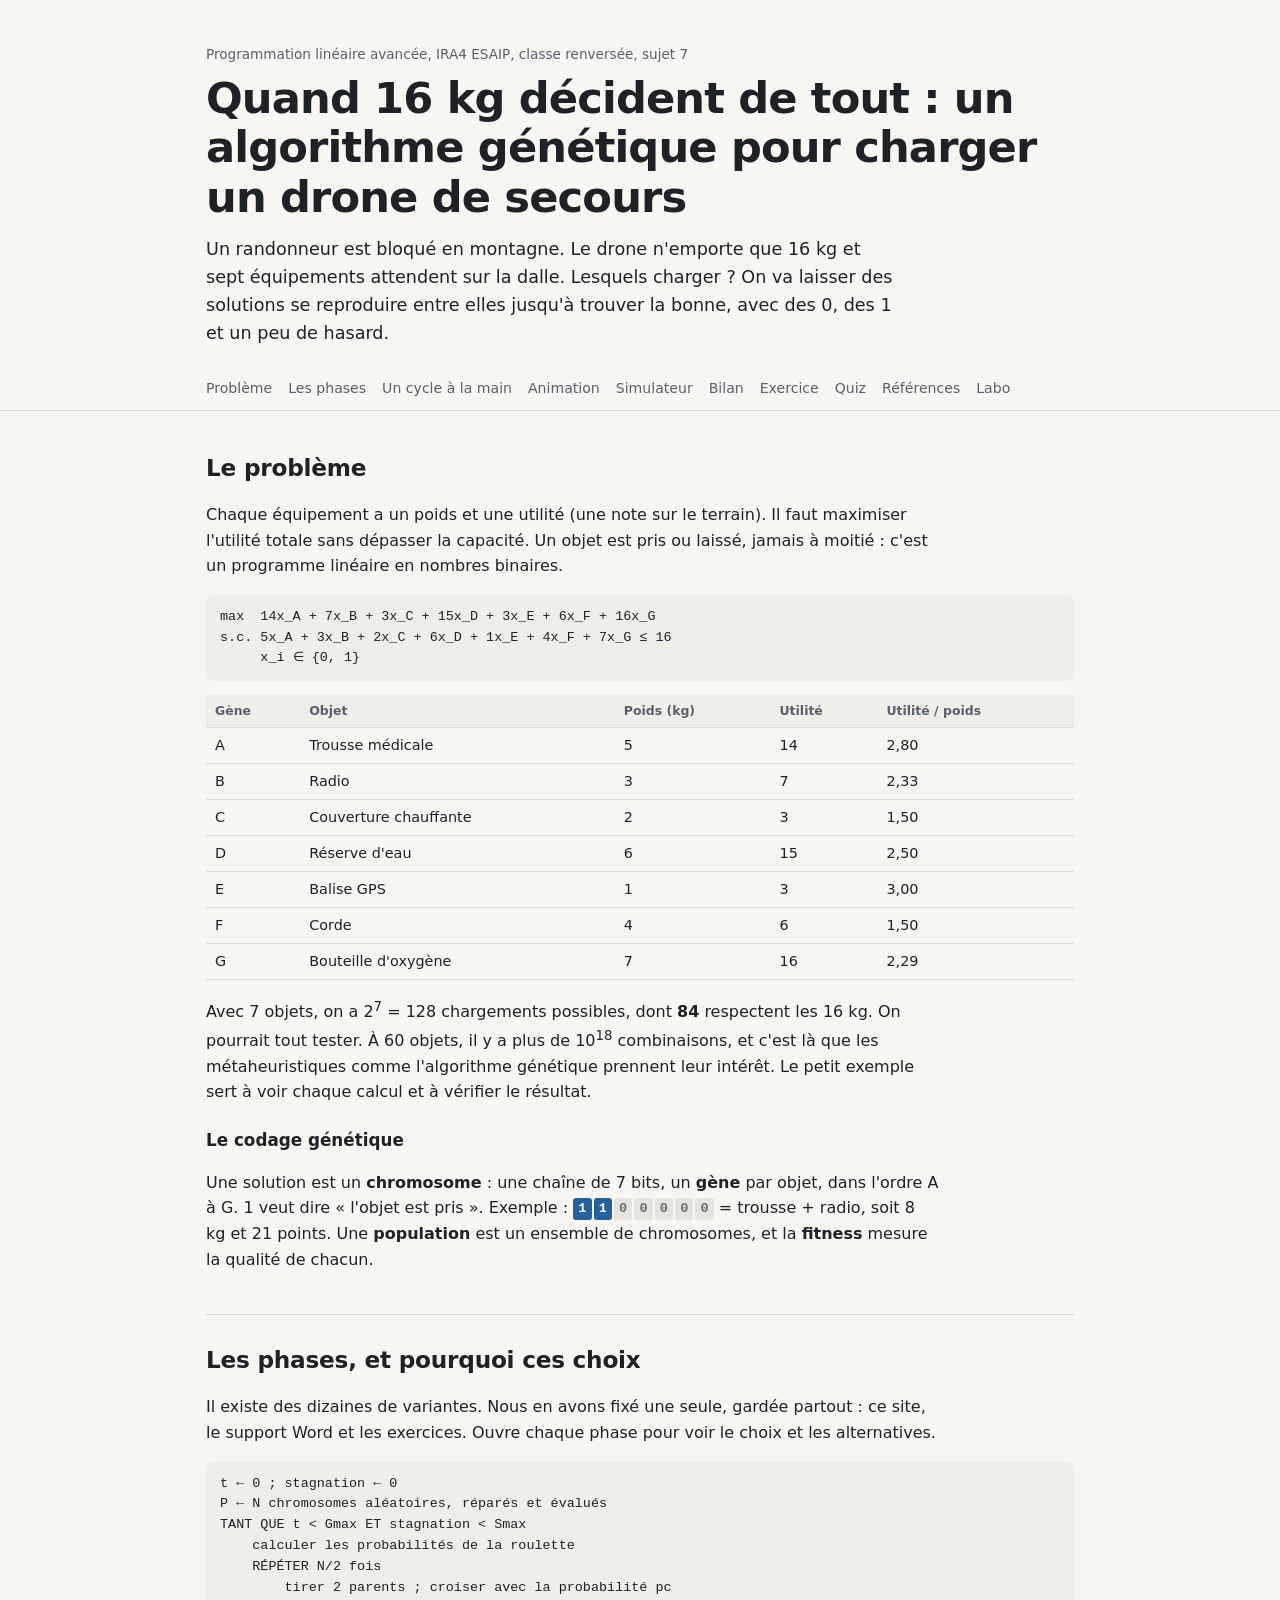
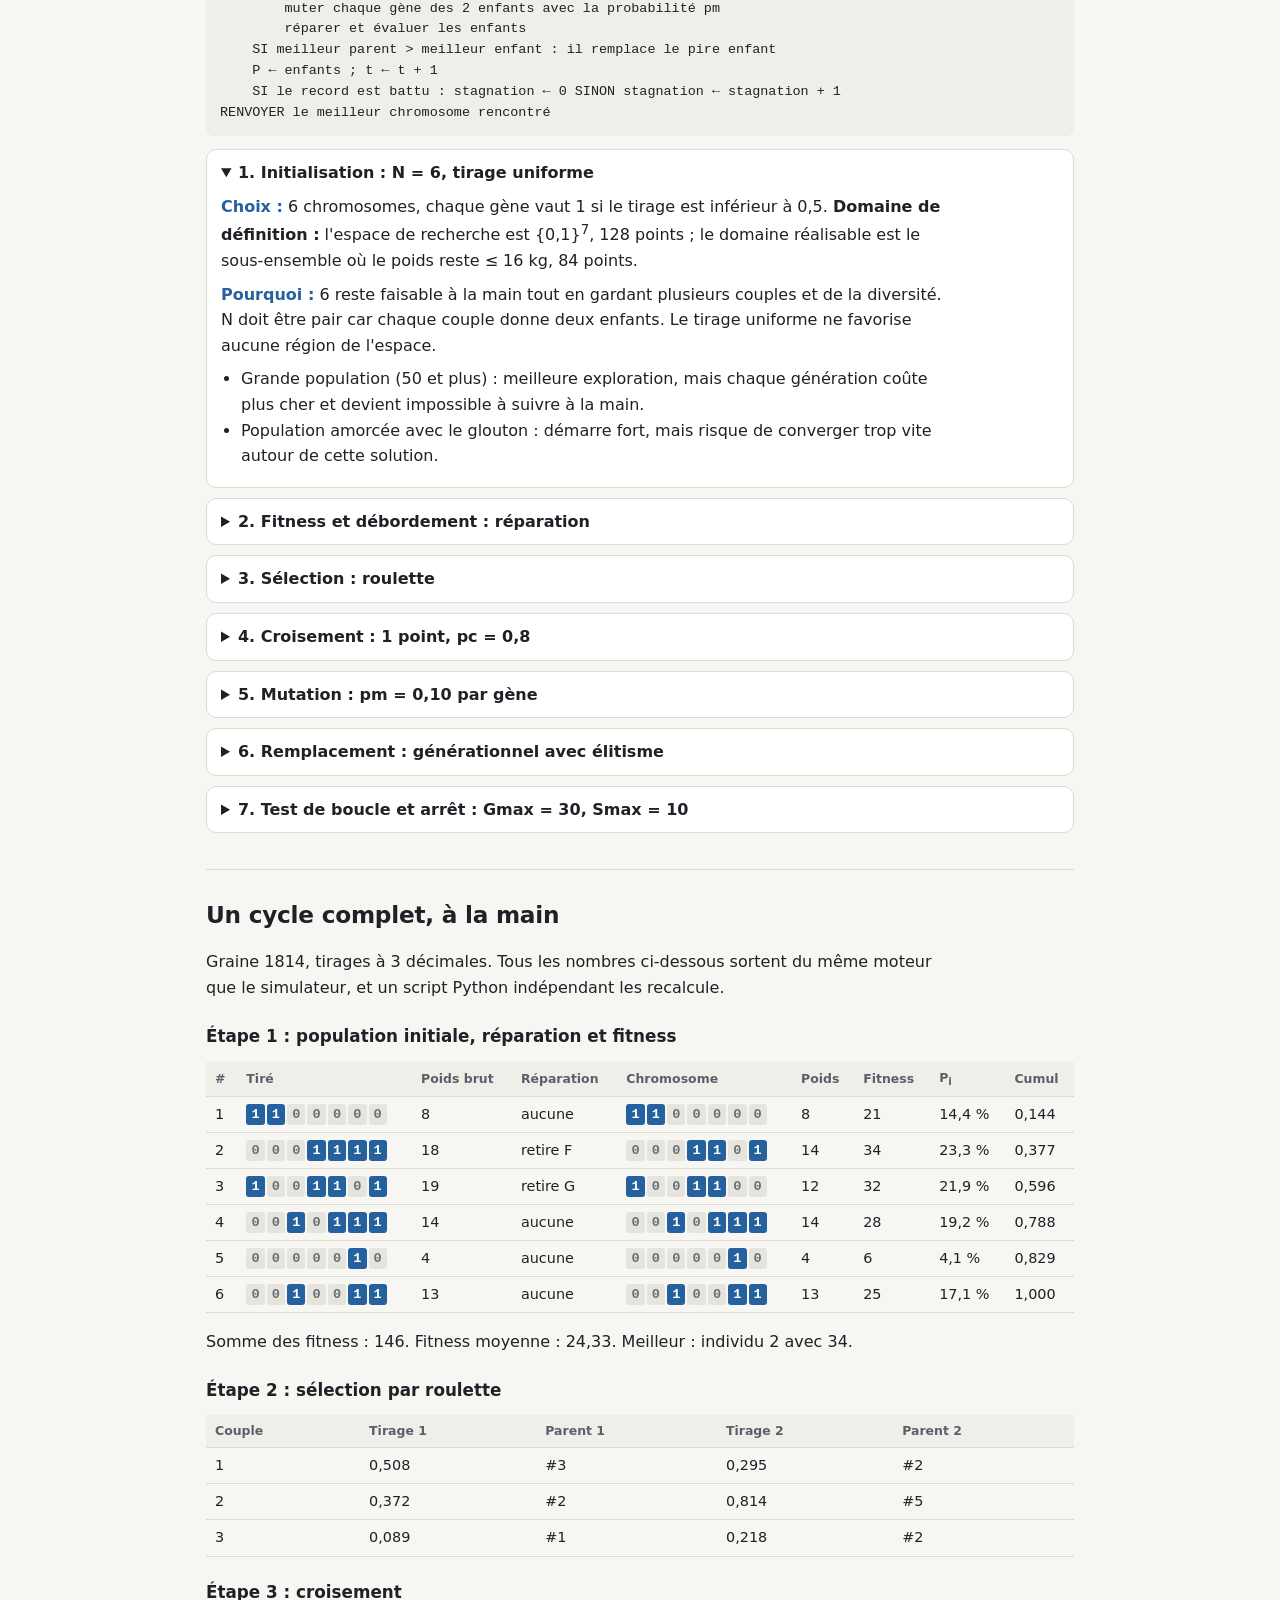
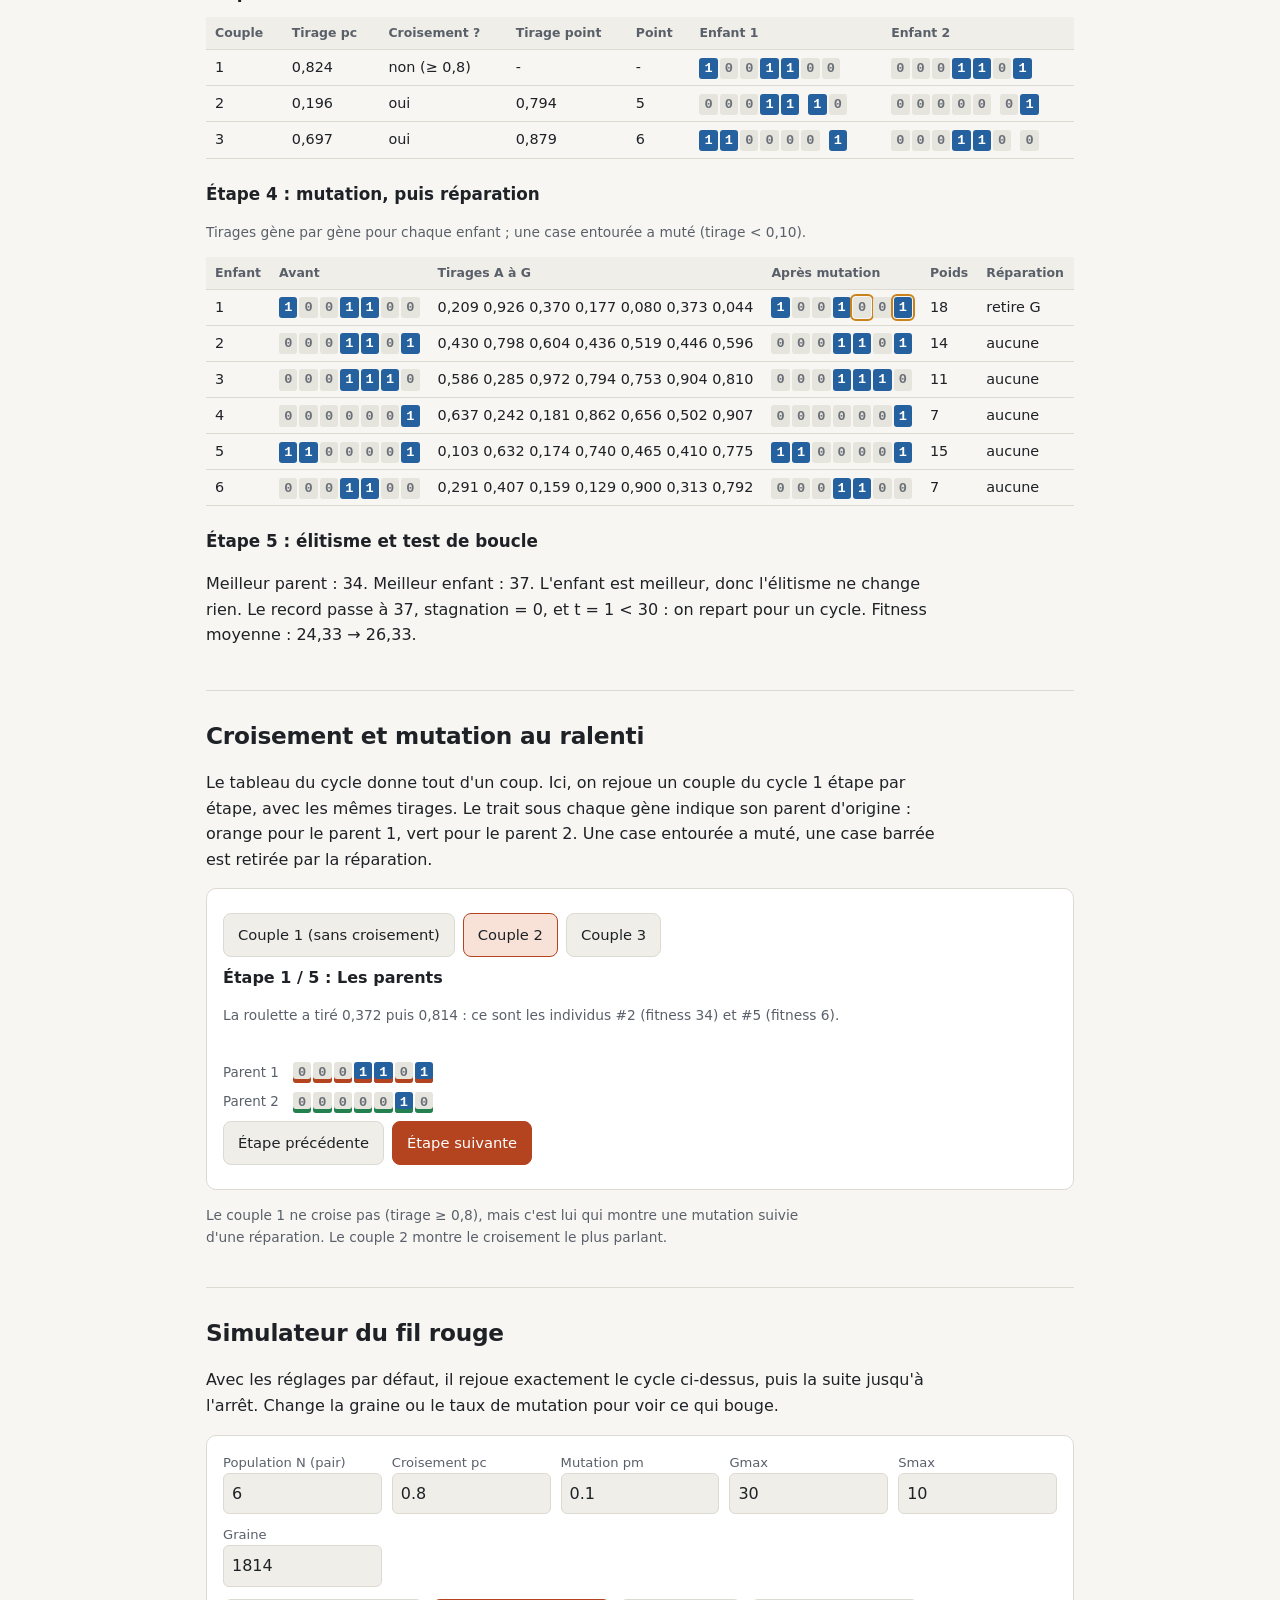
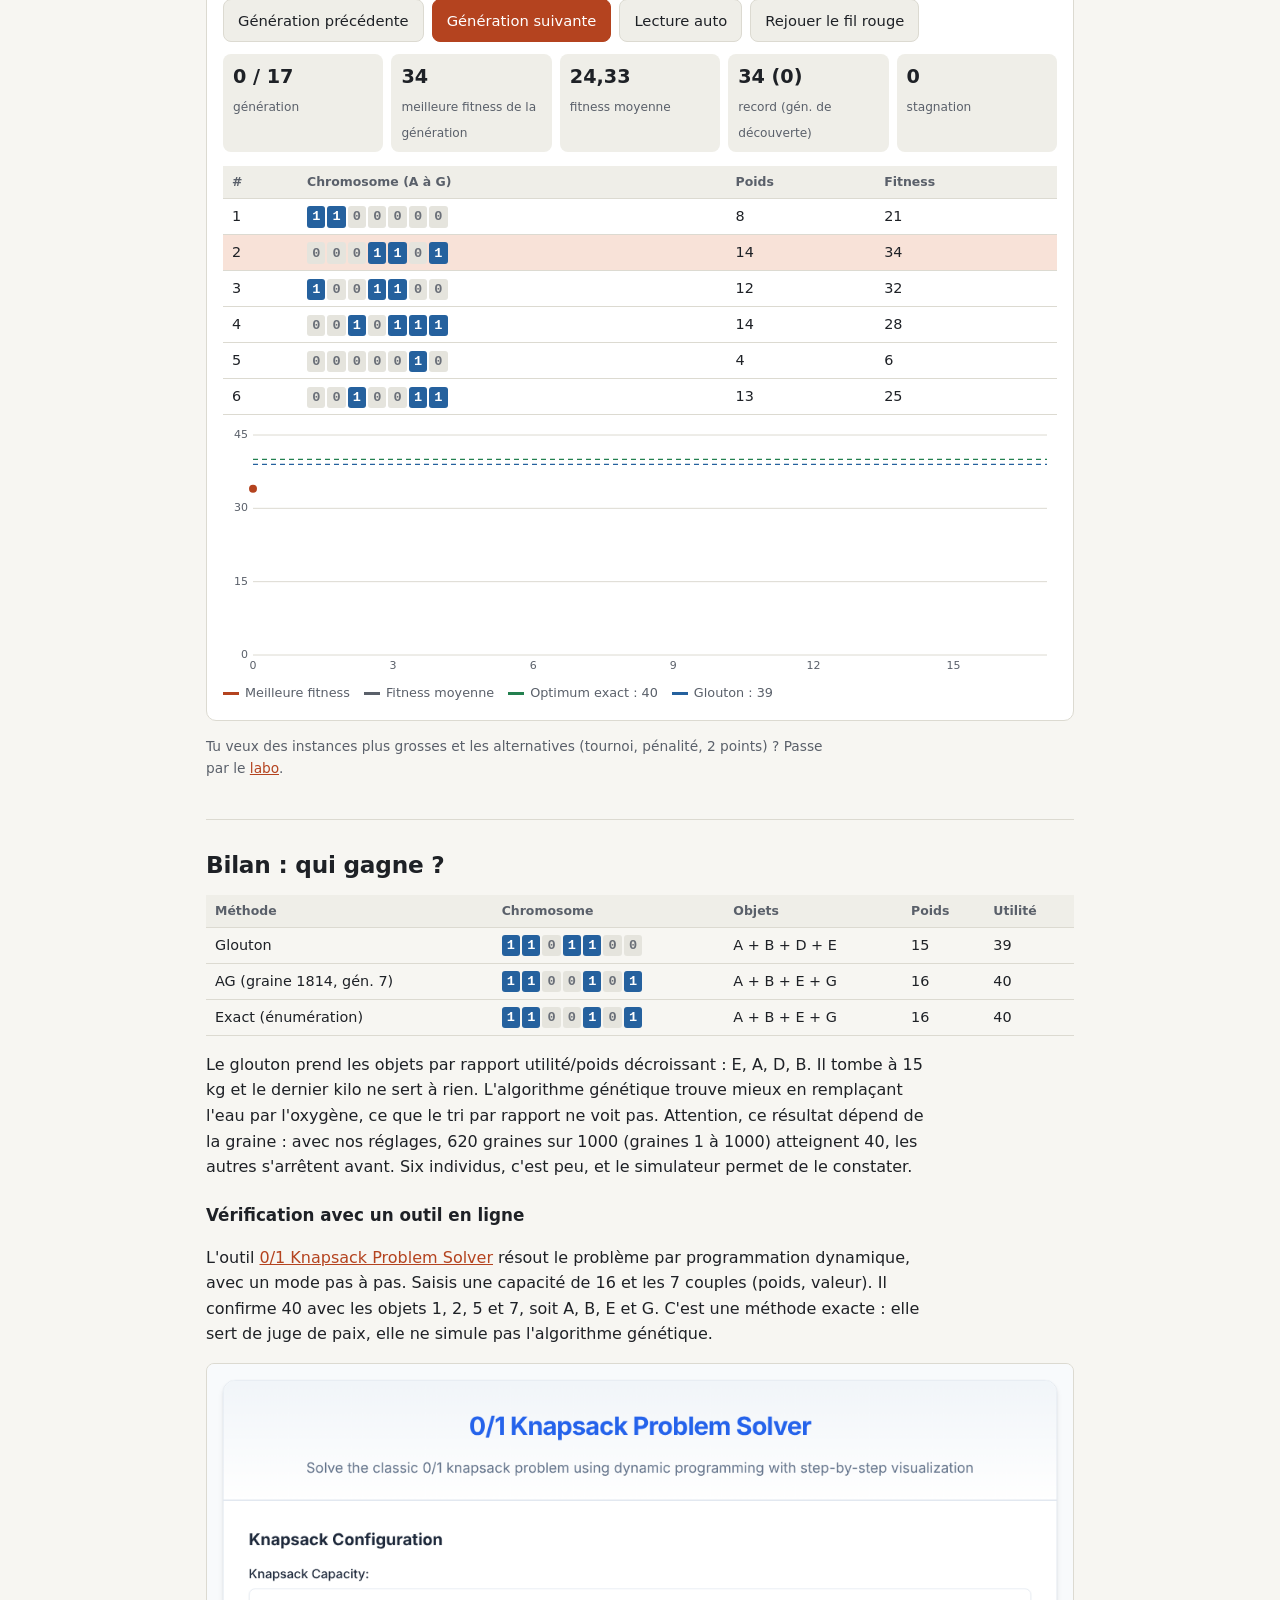
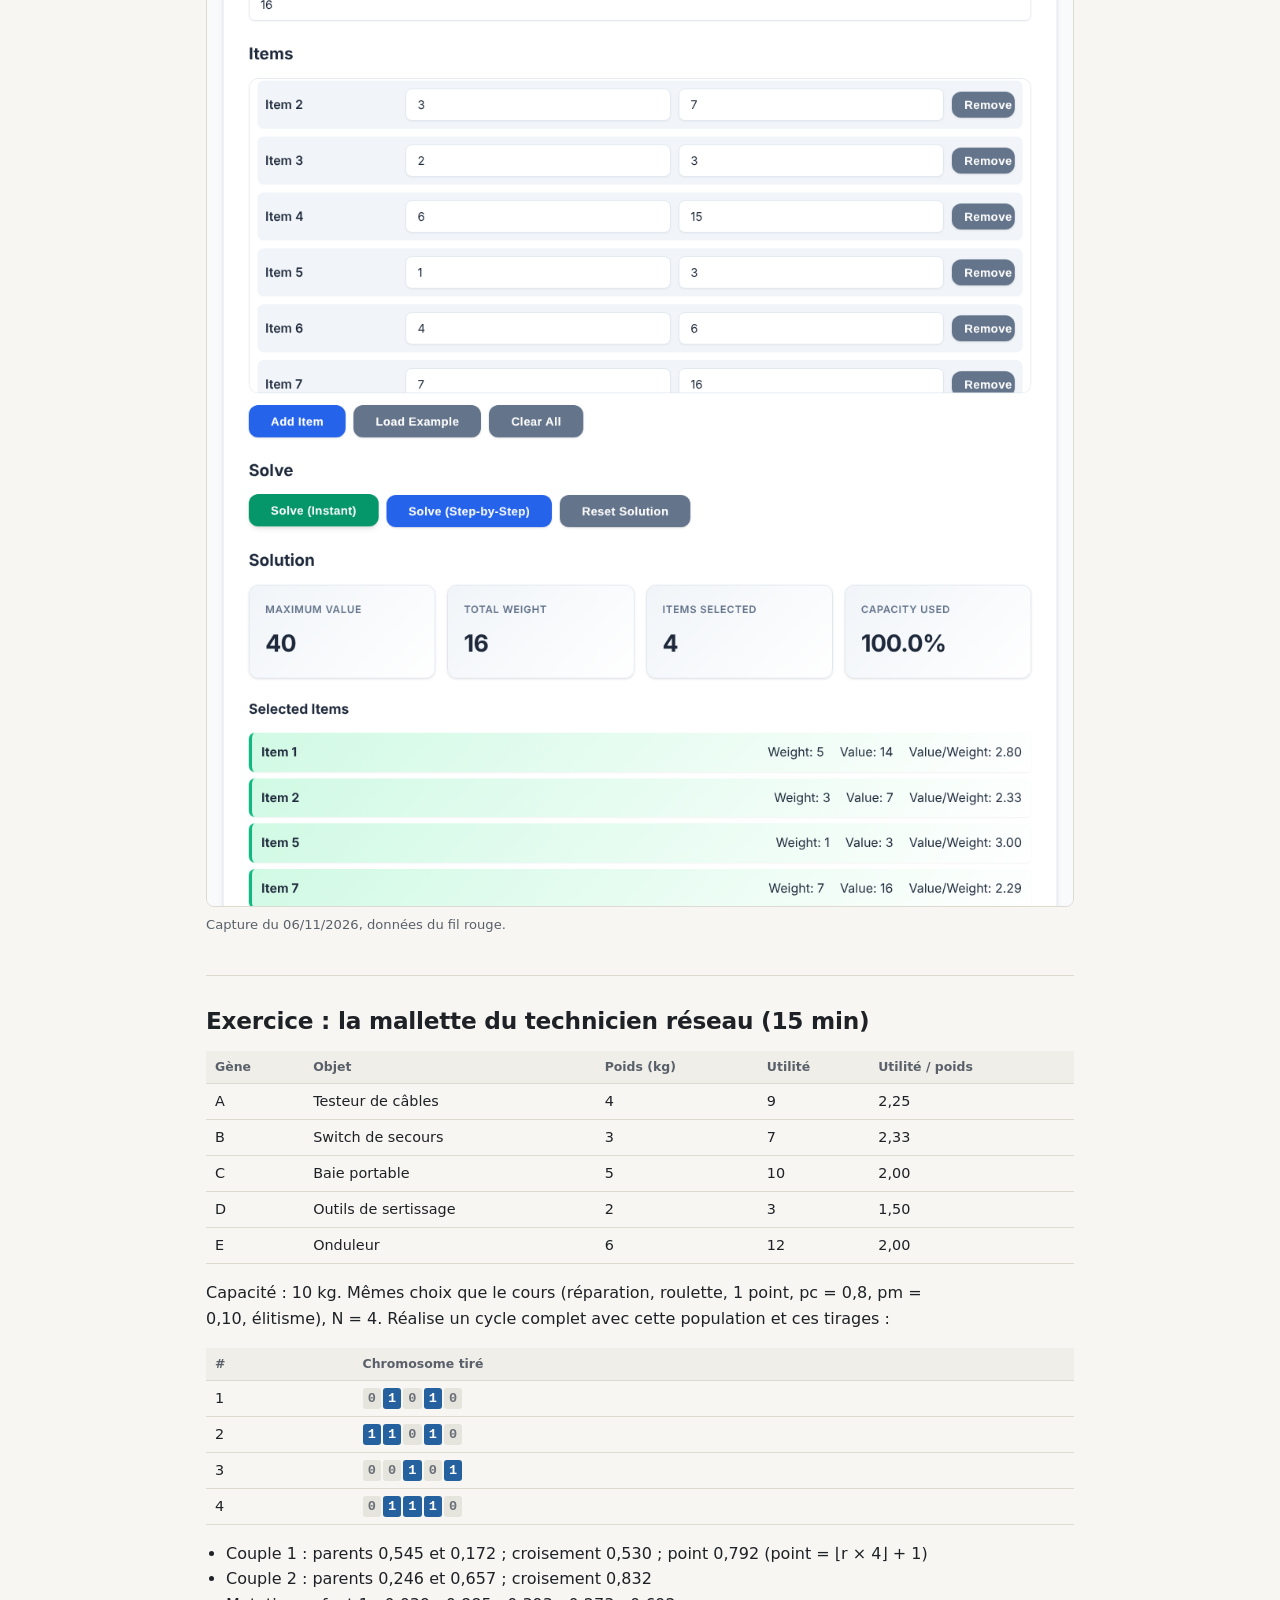
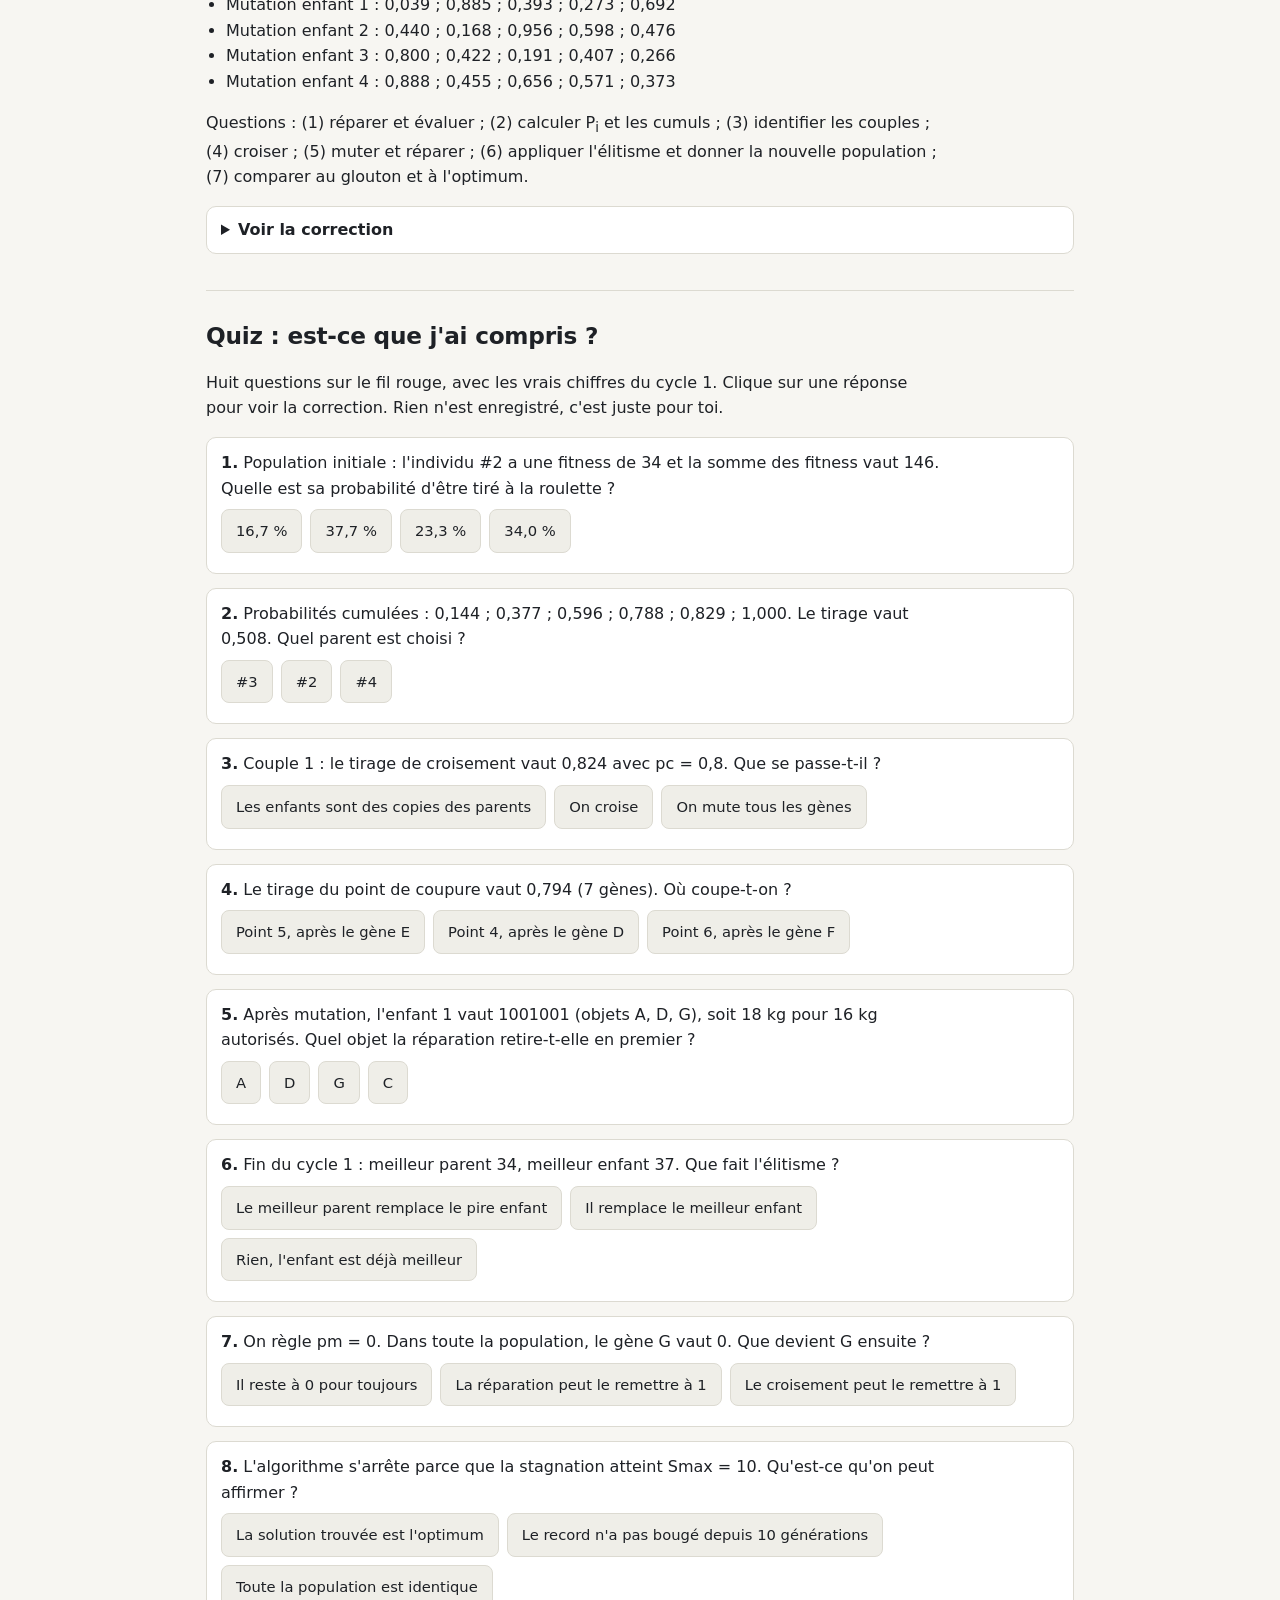
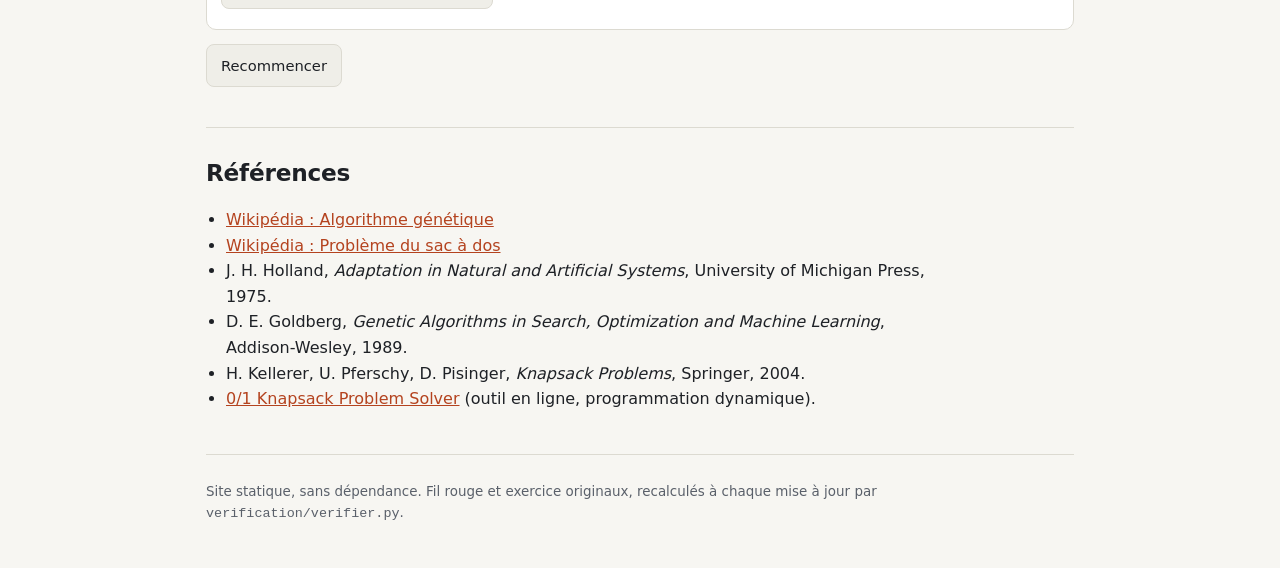
==== commit f492b418: "Semaine 45 : animation pas à pas d'un couple et quiz d'auto-évaluation - Section « Croisement et mut" ====
--- a/index.html
+++ b/index.html
@@ -16,7 +16,7 @@
 </header>
 </div>
 <nav class="som"><div>
-  <a href="#probleme">Problème</a><a href="#phases">Les phases</a><a href="#cycle">Un cycle à la main</a><a href="#simulateur">Simulateur</a><a href="#bilan">Bilan</a><a href="#exercice">Exercice</a><a href="#refs">Références</a><a href="labo.html">Labo</a>
+  <a href="#probleme">Problème</a><a href="#phases">Les phases</a><a href="#cycle">Un cycle à la main</a><a href="#animation">Animation</a><a href="#simulateur">Simulateur</a><a href="#bilan">Bilan</a><a href="#exercice">Exercice</a><a href="#auto-eval">Quiz</a><a href="#refs">Références</a><a href="labo.html">Labo</a>
 </div></nav>
 <main class="wrap">
 
@@ -103,6 +103,22 @@
   <p id="txtFin"></p>
 </section>
 
+<section id="animation">
+  <h2>Croisement et mutation au ralenti</h2>
+  <p>Le tableau du cycle donne tout d'un coup. Ici, on rejoue un couple du cycle 1 étape par étape, avec les mêmes tirages. Le trait sous chaque gène indique son parent d'origine : orange pour le parent 1, vert pour le parent 2. Une case entourée a muté, une case barrée est retirée par la réparation.</p>
+  <div class="card">
+    <div class="btns" id="anCouples" role="group" aria-label="Choix du couple"></div>
+    <p id="anEtape" aria-live="polite"></p>
+    <p id="anTexte" class="note"></p>
+    <div id="anVue"></div>
+    <div class="btns">
+      <button id="anPrec" type="button">Étape précédente</button>
+      <button id="anSuiv" type="button" class="p">Étape suivante</button>
+    </div>
+  </div>
+  <p class="note">Le couple 1 ne croise pas (tirage ≥ 0,8), mais c'est lui qui montre une mutation suivie d'une réparation. Le couple 2 montre le croisement le plus parlant.</p>
+</section>
+
 <section id="simulateur">
   <h2>Simulateur du fil rouge</h2>
   <p>Avec les réglages par défaut, il rejoue exactement le cycle ci-dessus, puis la suite jusqu'à l'arrêt. Change la graine ou le taux de mutation pour voir ce qui bouge.</p>
@@ -155,6 +171,14 @@
   <details><summary>Voir la correction</summary><div id="exoCorr"></div></details>
 </section>
 
+<section id="auto-eval">
+  <h2>Quiz : est-ce que j'ai compris ?</h2>
+  <p>Huit questions sur le fil rouge, avec les vrais chiffres du cycle 1. Clique sur une réponse pour voir la correction. Rien n'est enregistré, c'est juste pour toi.</p>
+  <div id="quiz"></div>
+  <div class="btns"><button id="quizReset" type="button">Recommencer</button></div>
+  <p id="quizScore" class="note" aria-live="polite"></p>
+</section>
+
 <section id="refs">
   <h2>Références</h2>
   <ul>
@@ -171,5 +195,6 @@
 <script src="js/ag.js"></script>
 <script src="js/donnees.js"></script>
 <script src="js/site.js"></script>
+<script src="js/interactif.js"></script>
 </body>
 </html>
--- a/style.css
+++ b/style.css
@@ -49,4 +49,13 @@
 pre.algo{background:var(--surface-2);border-radius:8px;padding:12px 14px;overflow-x:auto;font:.84rem/1.55 ui-monospace,Menlo,Consolas,monospace}
 footer{padding:26px 0 44px;font-size:.84rem;color:var(--muted)}
 figure{margin:14px 0}figure img{max-width:100%;height:auto;border:1px solid var(--border);border-radius:8px}figcaption{font-size:.82rem;color:var(--muted)}
-@media print{nav.som,#simulateur .btns,#simulateur .reg{display:none}details{border:0}details>*{display:block}}
+.chrom i.s1{box-shadow:inset 0 -4px 0 var(--accent)}.chrom i.s2{box-shadow:inset 0 -4px 0 var(--vert)}
+.chrom i.r{opacity:.45;text-decoration:line-through}
+.an-l{display:flex;flex-wrap:wrap;align-items:center;gap:8px;margin:8px 0}.an-lab{min-width:4.6em;font-size:.84rem;color:var(--muted)}.an-p{font-size:.84rem;color:var(--muted)}
+#anEtape{font-weight:600;margin:6px 0 2px}#anTexte{min-height:3.2em}
+button[aria-pressed="true"]{border-color:var(--accent);background:var(--accent-soft)}
+.qz{padding:12px 14px}.qz-q{margin:0 0 6px}.qz-e{margin:8px 0 0;font-size:.92rem}
+button.bon{border-color:var(--vert);box-shadow:inset 0 0 0 1px var(--vert)}button.faux{border-color:var(--accent);text-decoration:line-through}
+button:disabled{cursor:default}
+@media print{#animation .btns,#quiz .btns button:not(.bon){display:none}
+nav.som,#simulateur .btns,#simulateur .reg{display:none}details{border:0}details>*{display:block}}
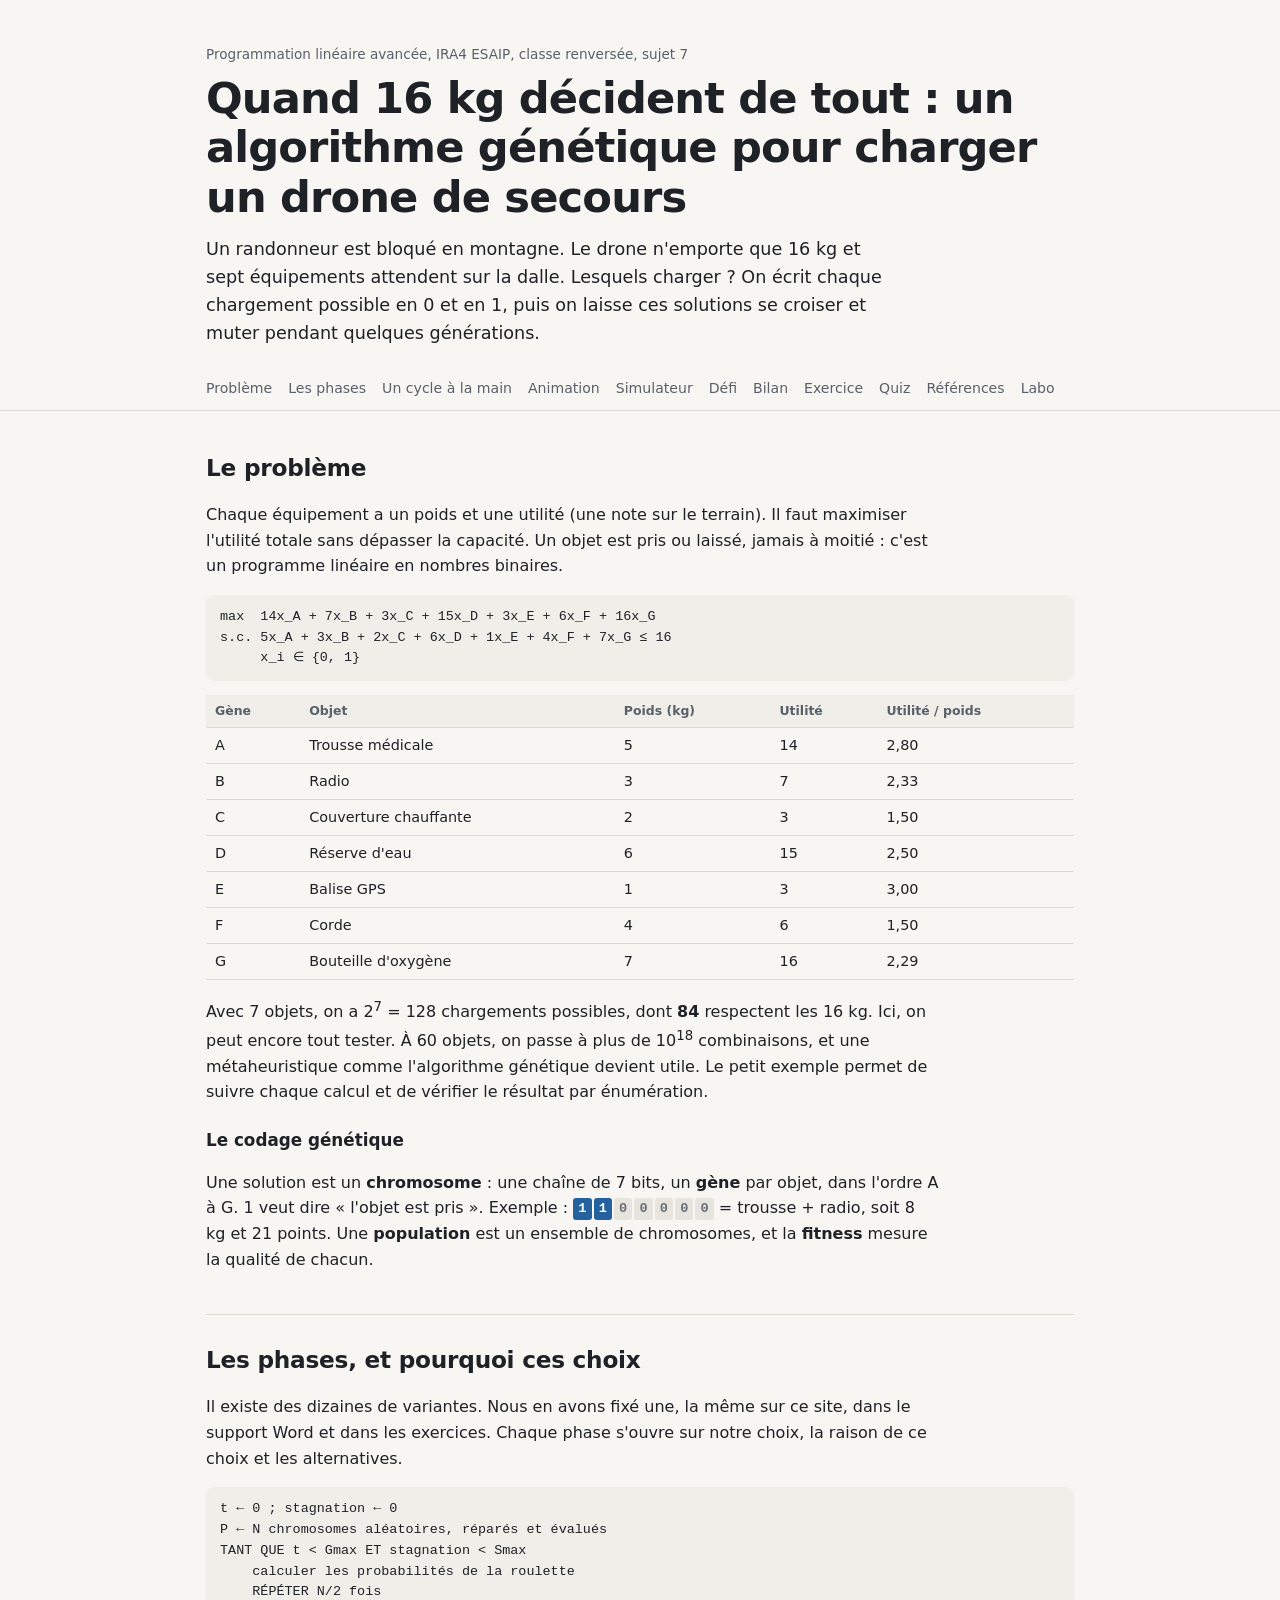
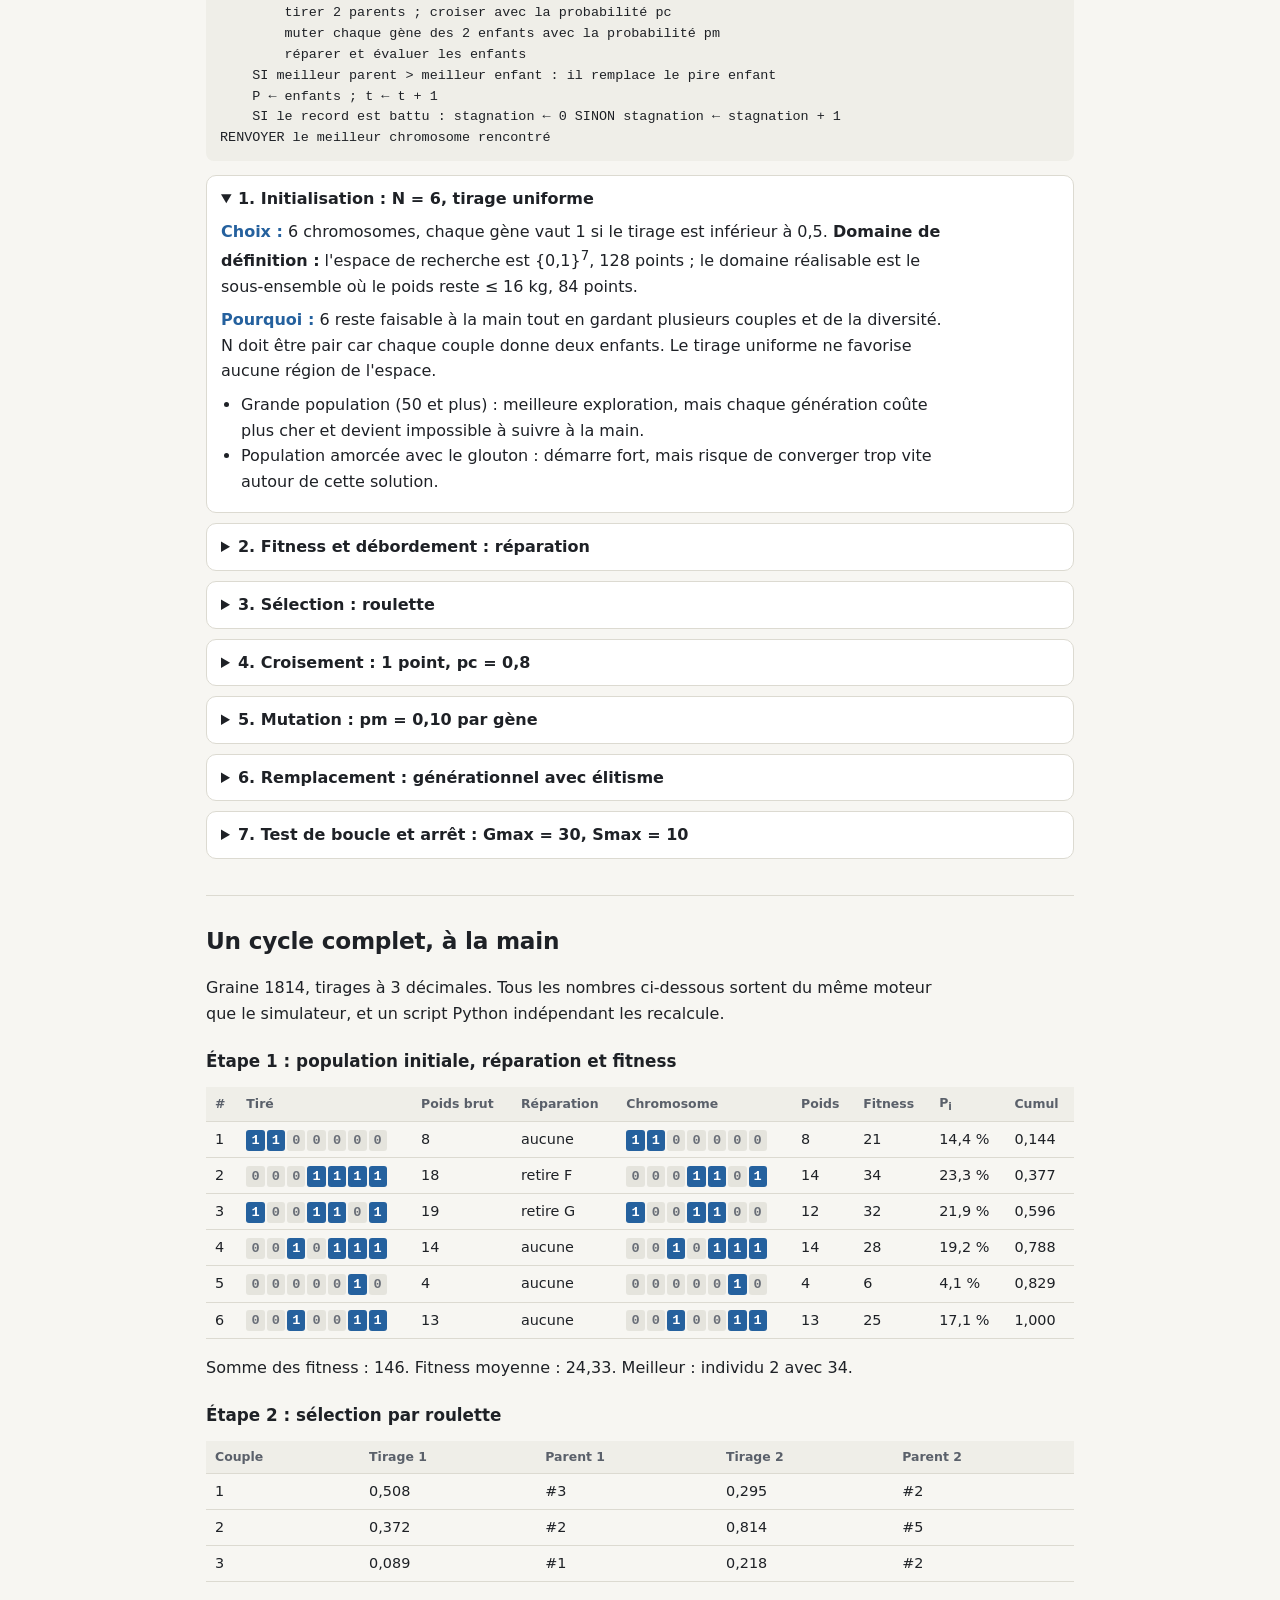
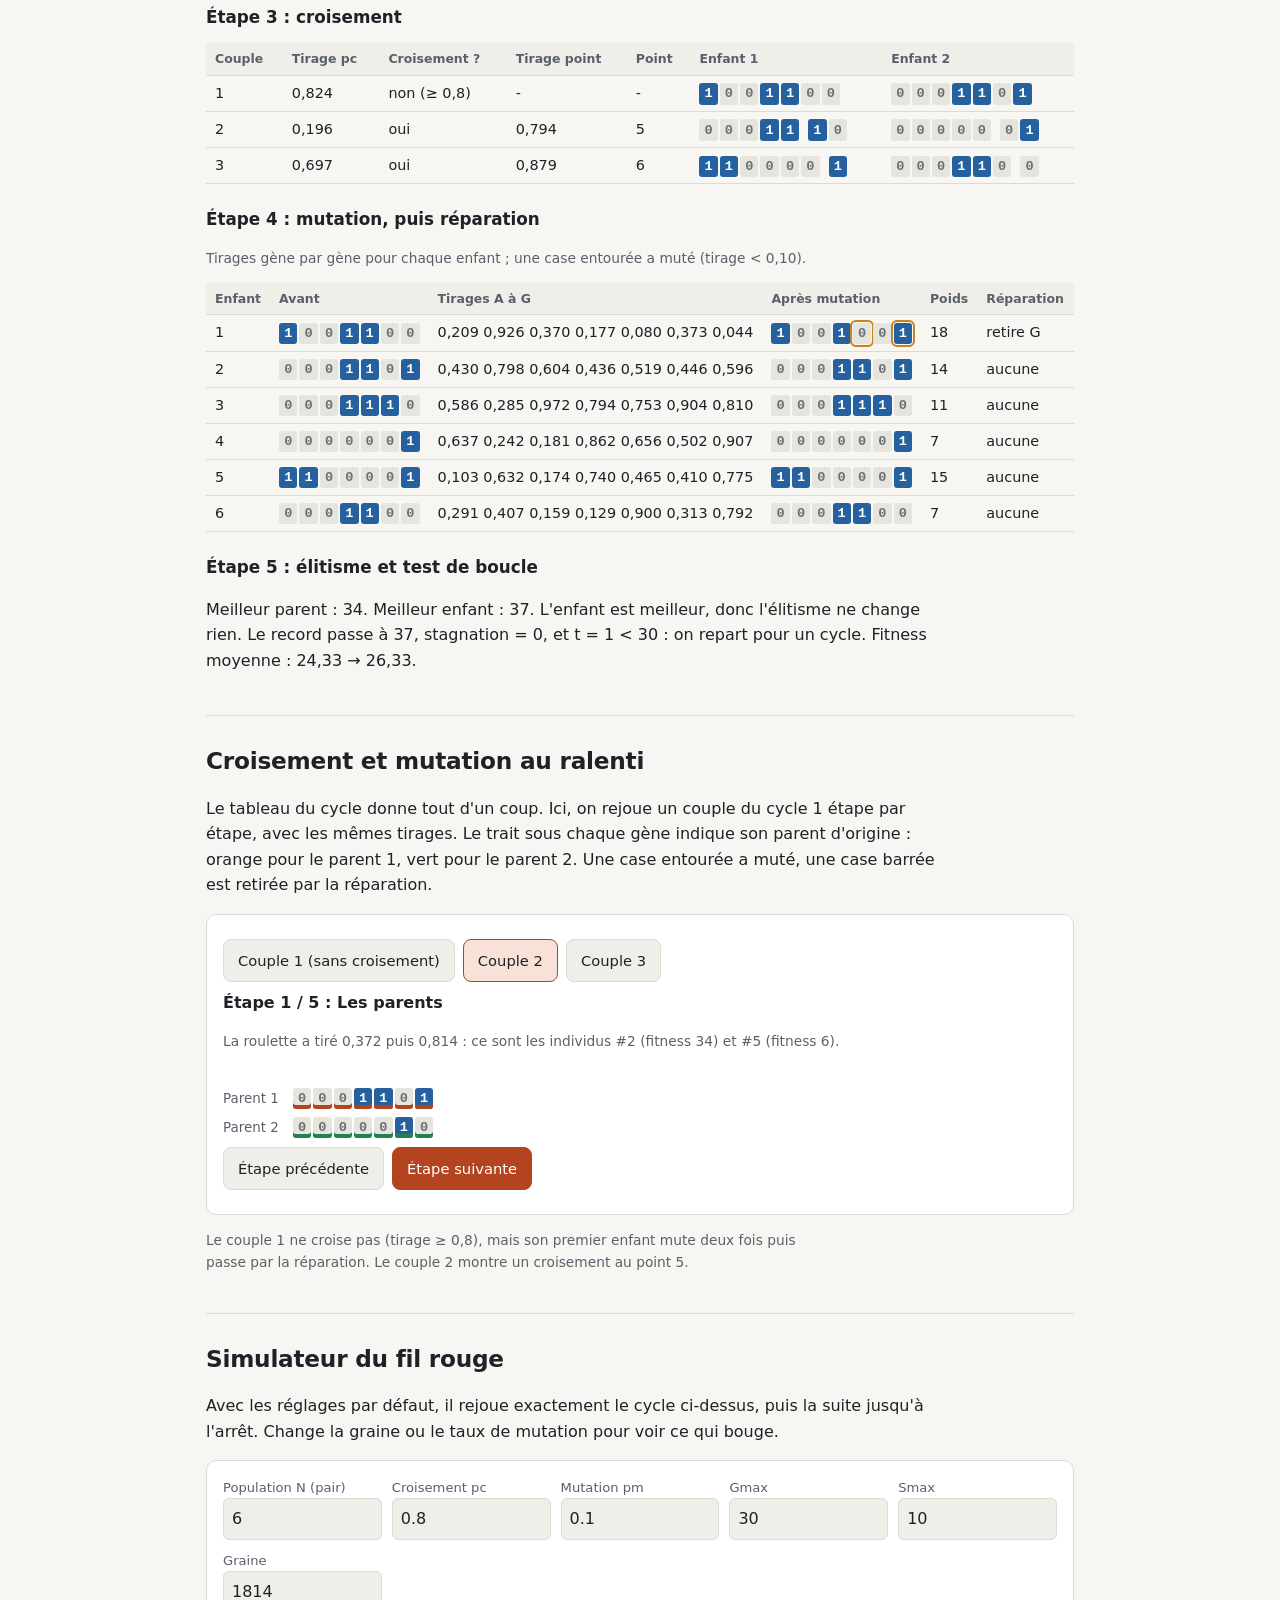
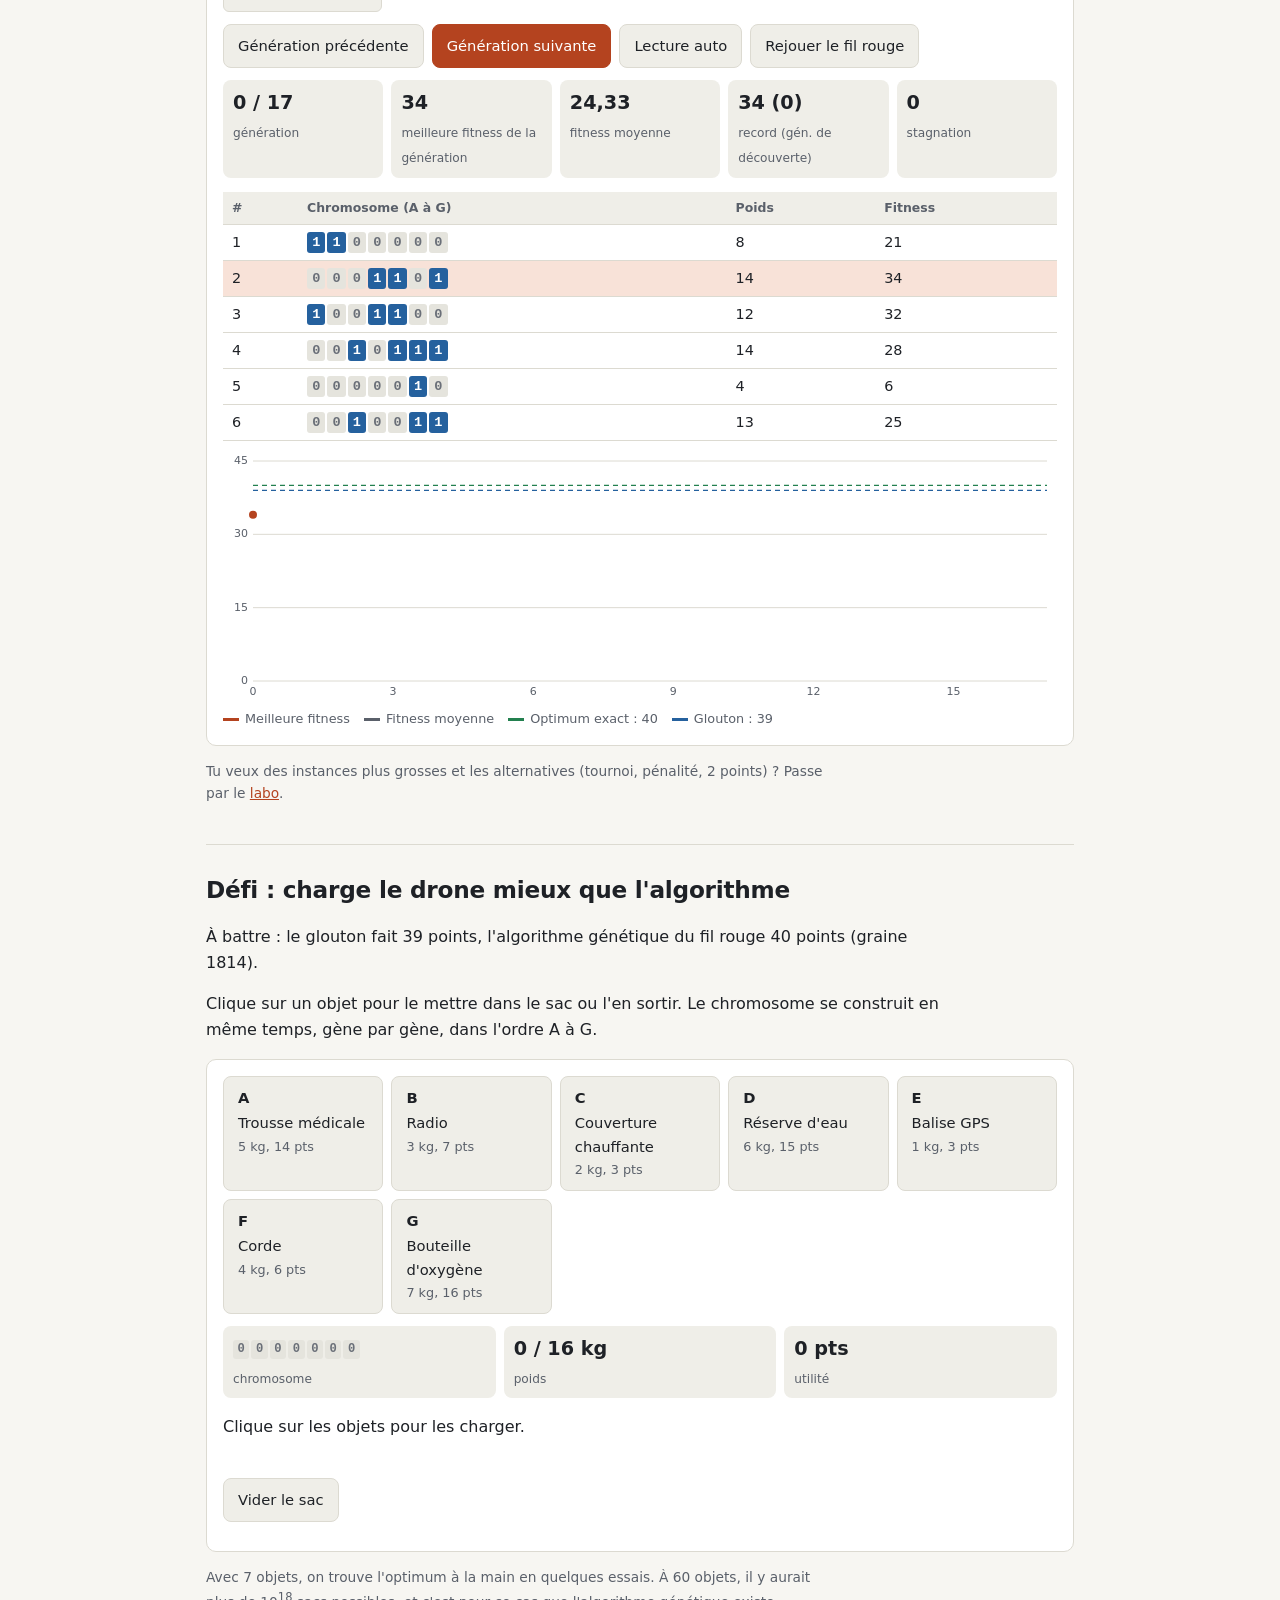
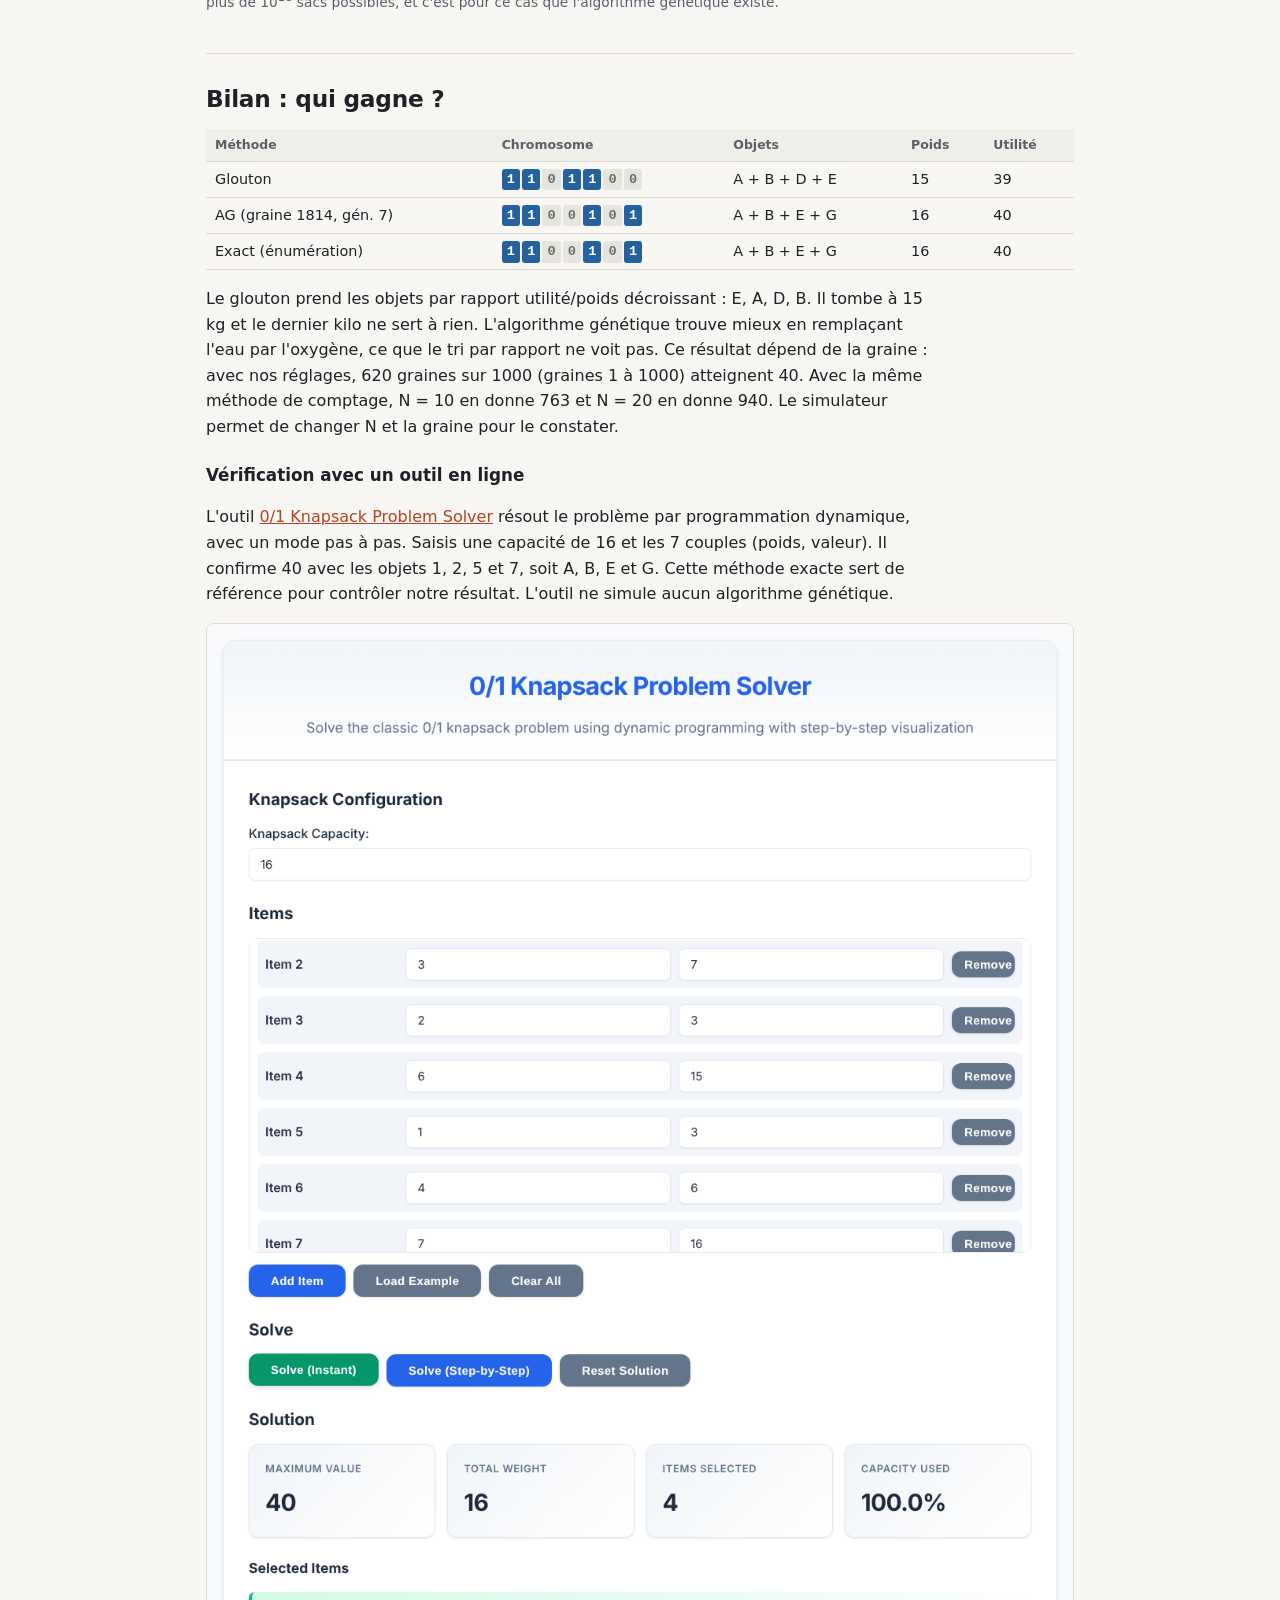
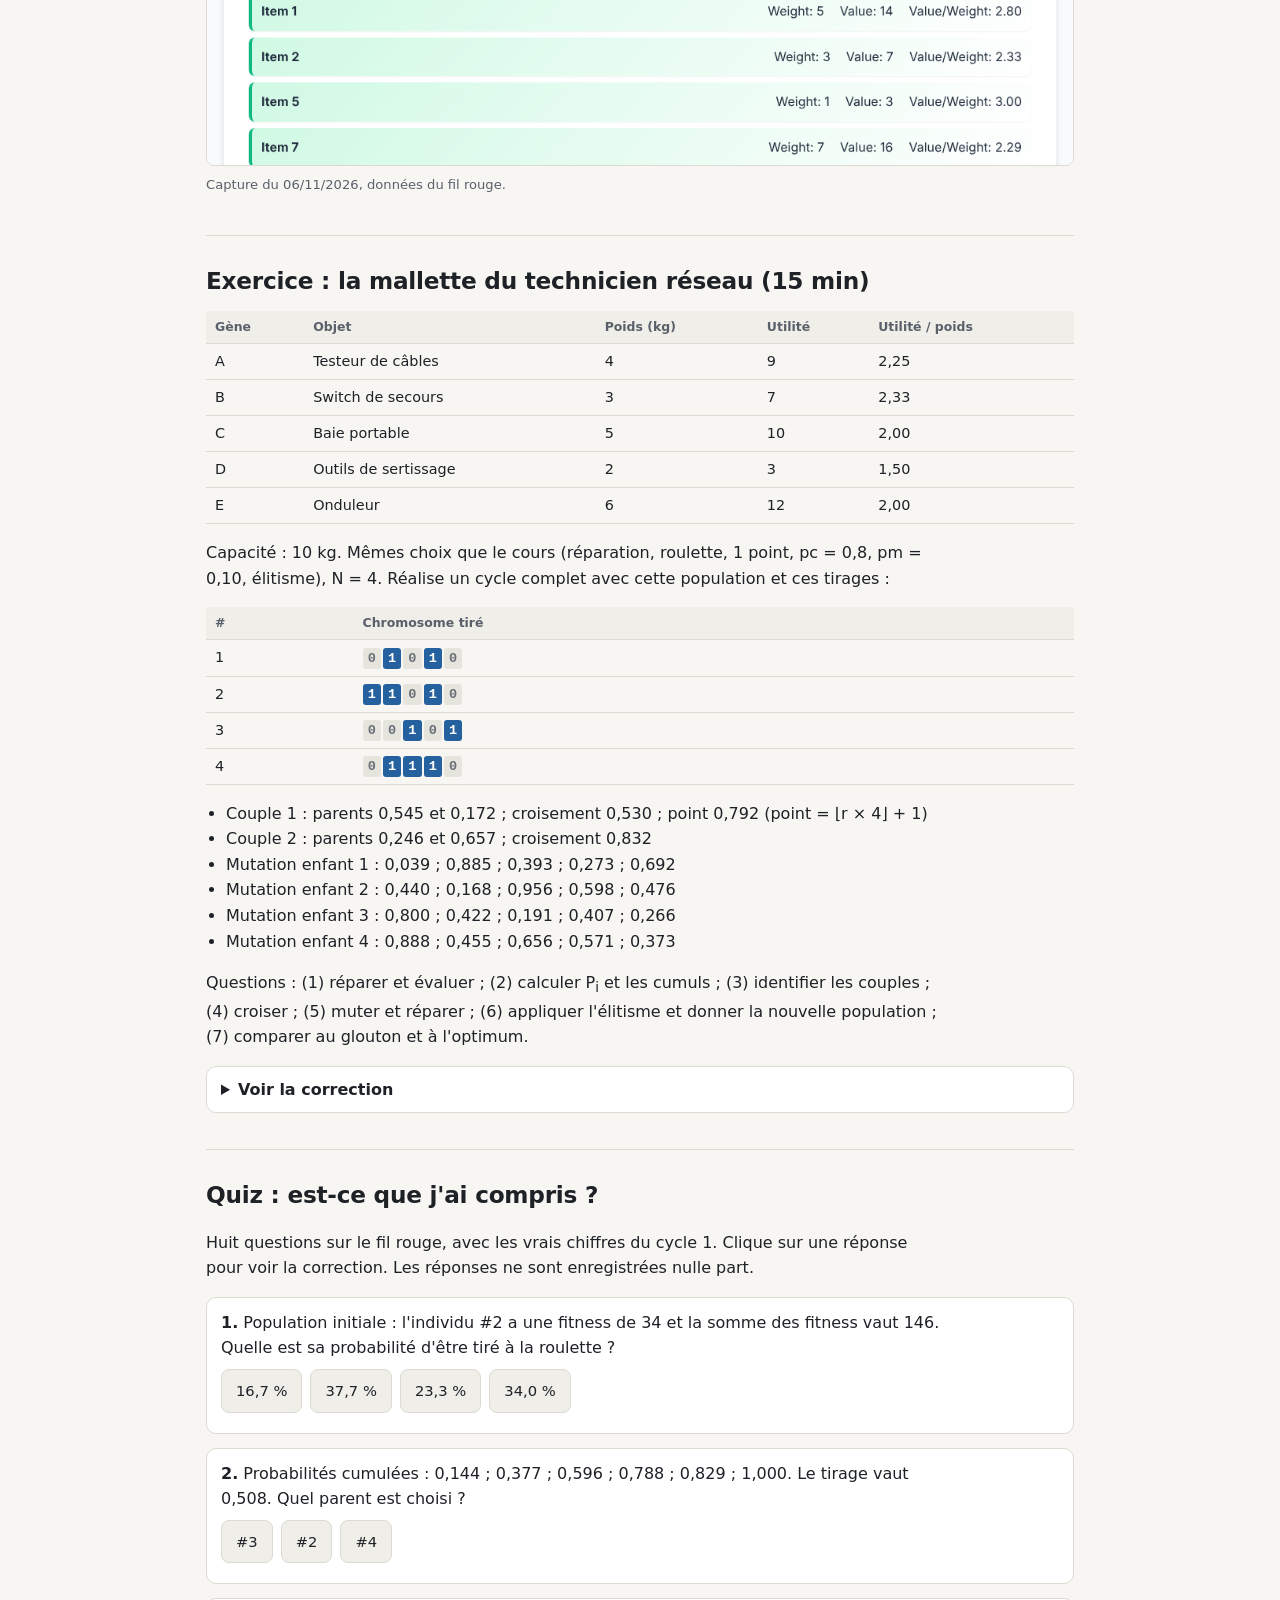
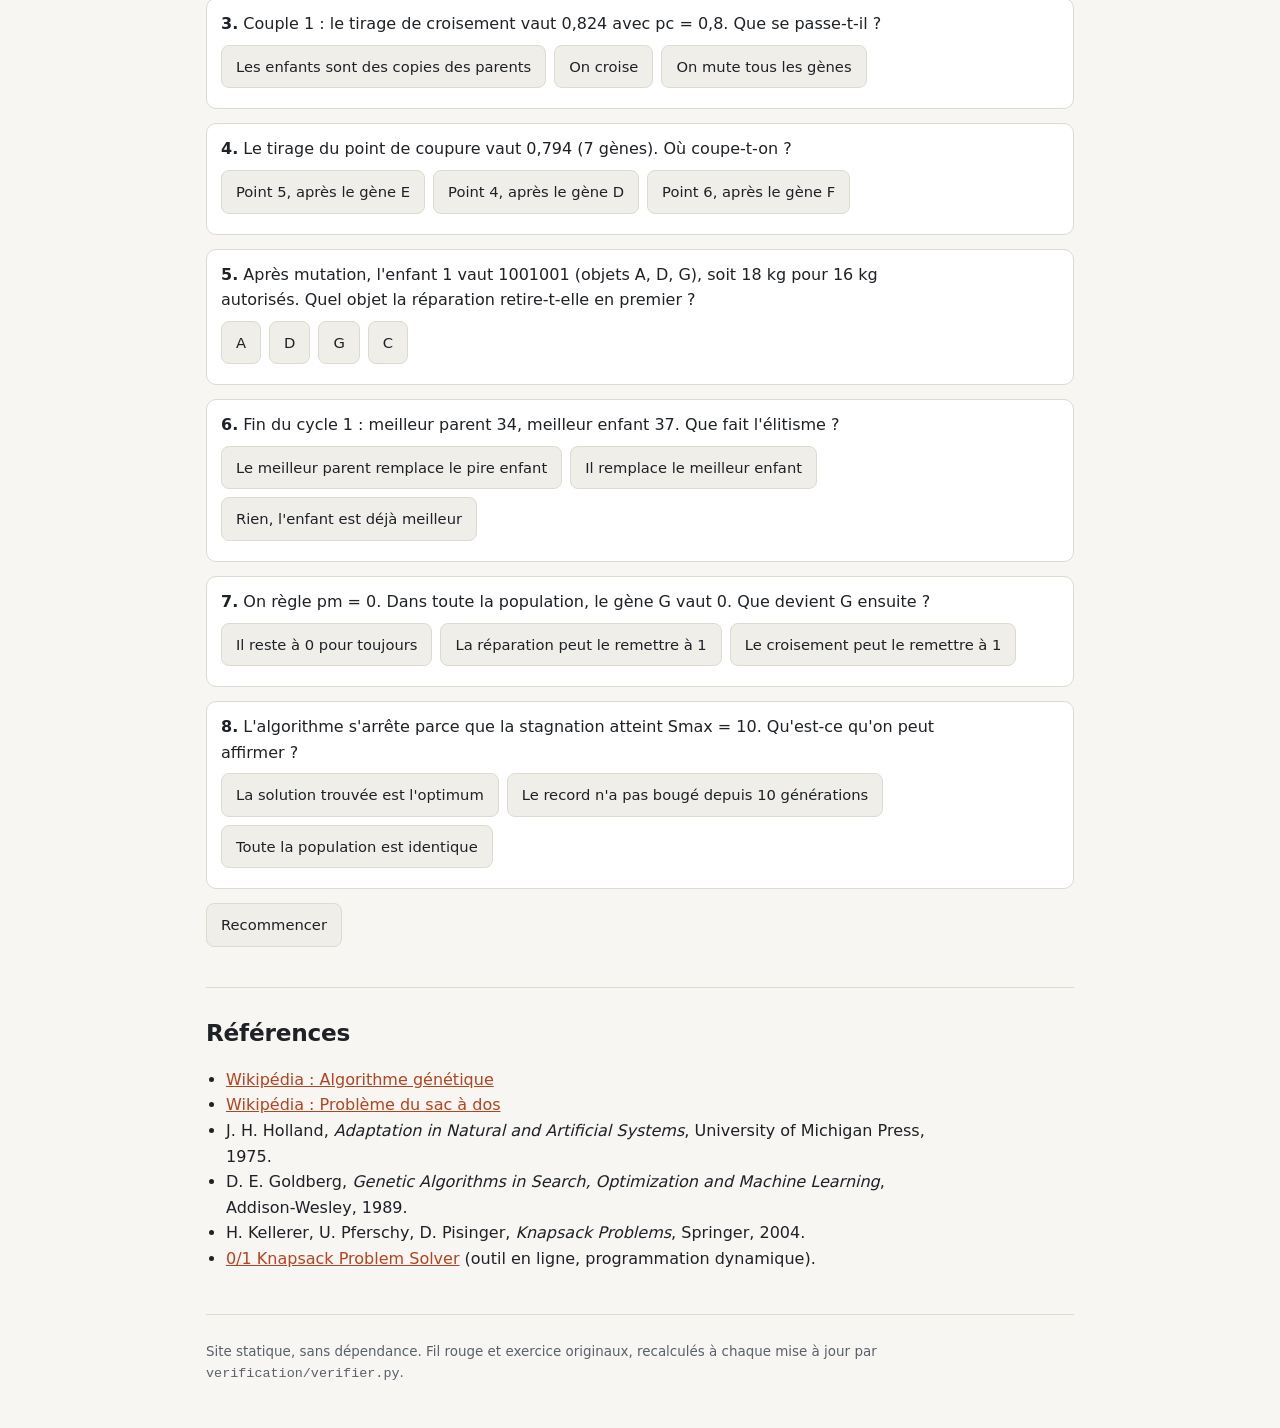
==== commit cf28fead: "Semaine 46 : défi « bats l'algo », passe humaniser et Word v2026-11-12 - Section Défi : chargement c" ====
--- a/index.html
+++ b/index.html
@@ -12,11 +12,11 @@
 <header class="hero">
   <p class="sur">Programmation linéaire avancée, IRA4 ESAIP, classe renversée, sujet 7</p>
   <h1>Quand 16 kg décident de tout : un algorithme génétique pour charger un drone de secours</h1>
-  <p class="acc">Un randonneur est bloqué en montagne. Le drone n'emporte que 16 kg et sept équipements attendent sur la dalle. Lesquels charger ? On va laisser des solutions se reproduire entre elles jusqu'à trouver la bonne, avec des 0, des 1 et un peu de hasard.</p>
+  <p class="acc">Un randonneur est bloqué en montagne. Le drone n'emporte que 16 kg et sept équipements attendent sur la dalle. Lesquels charger ? On écrit chaque chargement possible en 0 et en 1, puis on laisse ces solutions se croiser et muter pendant quelques générations.</p>
 </header>
 </div>
 <nav class="som"><div>
-  <a href="#probleme">Problème</a><a href="#phases">Les phases</a><a href="#cycle">Un cycle à la main</a><a href="#animation">Animation</a><a href="#simulateur">Simulateur</a><a href="#bilan">Bilan</a><a href="#exercice">Exercice</a><a href="#auto-eval">Quiz</a><a href="#refs">Références</a><a href="labo.html">Labo</a>
+  <a href="#probleme">Problème</a><a href="#phases">Les phases</a><a href="#cycle">Un cycle à la main</a><a href="#animation">Animation</a><a href="#simulateur">Simulateur</a><a href="#defi">Défi</a><a href="#bilan">Bilan</a><a href="#exercice">Exercice</a><a href="#auto-eval">Quiz</a><a href="#refs">Références</a><a href="labo.html">Labo</a>
 </div></nav>
 <main class="wrap">
 
@@ -27,14 +27,14 @@
 s.c. 5x_A + 3x_B + 2x_C + 6x_D + 1x_E + 4x_F + 7x_G ≤ 16
      x_i ∈ {0, 1}</pre>
   <div class="tab" id="tObjets"></div>
-  <p>Avec 7 objets, on a 2<sup>7</sup> = 128 chargements possibles, dont <b id="nbReal"></b> respectent les 16 kg. On pourrait tout tester. À 60 objets, il y a plus de 10<sup>18</sup> combinaisons, et c'est là que les métaheuristiques comme l'algorithme génétique prennent leur intérêt. Le petit exemple sert à voir chaque calcul et à vérifier le résultat.</p>
+  <p>Avec 7 objets, on a 2<sup>7</sup> = 128 chargements possibles, dont <b id="nbReal"></b> respectent les 16 kg. Ici, on peut encore tout tester. À 60 objets, on passe à plus de 10<sup>18</sup> combinaisons, et une métaheuristique comme l'algorithme génétique devient utile. Le petit exemple permet de suivre chaque calcul et de vérifier le résultat par énumération.</p>
   <h3>Le codage génétique</h3>
   <p>Une solution est un <b>chromosome</b> : une chaîne de 7 bits, un <b>gène</b> par objet, dans l'ordre A à G. 1 veut dire « l'objet est pris ». Exemple : <span class="chrom" data-g="1100000"></span> = trousse + radio, soit 8 kg et 21 points. Une <b>population</b> est un ensemble de chromosomes, et la <b>fitness</b> mesure la qualité de chacun.</p>
 </section>
 
 <section id="phases">
   <h2>Les phases, et pourquoi ces choix</h2>
-  <p>Il existe des dizaines de variantes. Nous en avons fixé une seule, gardée partout : ce site, le support Word et les exercices. Ouvre chaque phase pour voir le choix et les alternatives.</p>
+  <p>Il existe des dizaines de variantes. Nous en avons fixé une, la même sur ce site, dans le support Word et dans les exercices. Chaque phase s'ouvre sur notre choix, la raison de ce choix et les alternatives.</p>
   <pre class="algo">t ← 0 ; stagnation ← 0
 P ← N chromosomes aléatoires, réparés et évalués
 TANT QUE t &lt; Gmax ET stagnation &lt; Smax
@@ -82,7 +82,7 @@
     <p><span class="choix">Choix :</span> on continue tant que t &lt; 30 et que le record a été battu il y a moins de 10 générations. Deux raisons de s'arrêter : budget épuisé ou stagnation. On renvoie le meilleur chromosome vu depuis le début.</p>
     <p><span class="choix">Pourquoi :</span> Gmax garantit que l'algorithme se termine, et Smax évite de calculer dans le vide.</p>
     <ul><li>Valeur cible : arrêt immédiat quand on l'atteint, mais on connaît rarement l'optimum.</li><li>Diversité minimale : arrêt quand la population a convergé, mais c'est un calcul de plus.</li></ul>
-    <p class="note">Un algorithme génétique ne prouve jamais qu'il a trouvé l'optimum : l'arrêt ne veut pas dire « c'est la meilleure solution », seulement « on ne progresse plus ».</p>
+    <p class="note">Quand l'algorithme s'arrête, on sait seulement que le record n'a pas bougé depuis Smax générations. Un algorithme génétique ne prouve jamais qu'il tient l'optimum.</p>
   </details>
 </section>
 
@@ -116,7 +116,7 @@
       <button id="anSuiv" type="button" class="p">Étape suivante</button>
     </div>
   </div>
-  <p class="note">Le couple 1 ne croise pas (tirage ≥ 0,8), mais c'est lui qui montre une mutation suivie d'une réparation. Le couple 2 montre le croisement le plus parlant.</p>
+  <p class="note">Le couple 1 ne croise pas (tirage ≥ 0,8), mais son premier enfant mute deux fois puis passe par la réparation. Le couple 2 montre un croisement au point 5.</p>
 </section>
 
 <section id="simulateur">
@@ -152,12 +152,30 @@
   <p class="note">Tu veux des instances plus grosses et les alternatives (tournoi, pénalité, 2 points) ? Passe par le <a href="labo.html">labo</a>.</p>
 </section>
 
+<section id="defi">
+  <h2>Défi : charge le drone mieux que l'algorithme</h2>
+  <p id="dfRef"></p>
+  <p>Clique sur un objet pour le mettre dans le sac ou l'en sortir. Le chromosome se construit en même temps, gène par gène, dans l'ordre A à G.</p>
+  <div class="card">
+    <div class="df-grille" id="dfObjets" role="group" aria-label="Objets à charger"></div>
+    <div class="stats">
+      <div class="stat"><b id="dfChrom"></b><span>chromosome</span></div>
+      <div class="stat"><b id="dfPoids"></b><span>poids</span></div>
+      <div class="stat"><b id="dfVal"></b><span>utilité</span></div>
+    </div>
+    <p id="dfMsg" aria-live="polite"></p>
+    <div class="btns"><button id="dfVider" type="button">Vider le sac</button></div>
+    <p id="dfScore" class="note"></p>
+  </div>
+  <p class="note">Avec 7 objets, on trouve l'optimum à la main en quelques essais. À 60 objets, il y aurait plus de 10<sup>18</sup> sacs possibles, et c'est pour ce cas que l'algorithme génétique existe.</p>
+</section>
+
 <section id="bilan">
   <h2>Bilan : qui gagne ?</h2>
   <div class="tab" id="tBilan"></div>
-  <p>Le glouton prend les objets par rapport utilité/poids décroissant : E, A, D, B. Il tombe à 15 kg et le dernier kilo ne sert à rien. L'algorithme génétique trouve mieux en remplaçant l'eau par l'oxygène, ce que le tri par rapport ne voit pas. Attention, ce résultat dépend de la graine : avec nos réglages, 620 graines sur 1000 (graines 1 à 1000) atteignent 40, les autres s'arrêtent avant. Six individus, c'est peu, et le simulateur permet de le constater.</p>
+  <p>Le glouton prend les objets par rapport utilité/poids décroissant : E, A, D, B. Il tombe à 15 kg et le dernier kilo ne sert à rien. L'algorithme génétique trouve mieux en remplaçant l'eau par l'oxygène, ce que le tri par rapport ne voit pas. Ce résultat dépend de la graine : avec nos réglages, 620 graines sur 1000 (graines 1 à 1000) atteignent 40. Avec la même méthode de comptage, N = 10 en donne 763 et N = 20 en donne 940. Le simulateur permet de changer N et la graine pour le constater.</p>
   <h3>Vérification avec un outil en ligne</h3>
-  <p>L'outil <a href="https://web-apps.thecoatlessprofessor.com/optimization/knapsack-app/" target="_blank" rel="noopener">0/1 Knapsack Problem Solver</a> résout le problème par programmation dynamique, avec un mode pas à pas. Saisis une capacité de 16 et les 7 couples (poids, valeur). Il confirme 40 avec les objets 1, 2, 5 et 7, soit A, B, E et G. C'est une méthode exacte : elle sert de juge de paix, elle ne simule pas l'algorithme génétique.</p>
+  <p>L'outil <a href="https://web-apps.thecoatlessprofessor.com/optimization/knapsack-app/" target="_blank" rel="noopener">0/1 Knapsack Problem Solver</a> résout le problème par programmation dynamique, avec un mode pas à pas. Saisis une capacité de 16 et les 7 couples (poids, valeur). Il confirme 40 avec les objets 1, 2, 5 et 7, soit A, B, E et G. Cette méthode exacte sert de référence pour contrôler notre résultat. L'outil ne simule aucun algorithme génétique.</p>
   <figure><img src="images/outil_en_ligne.png" alt="Résultat de l'outil en ligne : valeur maximale 40, poids total 16, objets 1, 2, 5 et 7" loading="lazy" width="900"><figcaption>Capture du 06/11/2026, données du fil rouge.</figcaption></figure>
 </section>
 
@@ -173,7 +191,7 @@
 
 <section id="auto-eval">
   <h2>Quiz : est-ce que j'ai compris ?</h2>
-  <p>Huit questions sur le fil rouge, avec les vrais chiffres du cycle 1. Clique sur une réponse pour voir la correction. Rien n'est enregistré, c'est juste pour toi.</p>
+  <p>Huit questions sur le fil rouge, avec les vrais chiffres du cycle 1. Clique sur une réponse pour voir la correction. Les réponses ne sont enregistrées nulle part.</p>
   <div id="quiz"></div>
   <div class="btns"><button id="quizReset" type="button">Recommencer</button></div>
   <p id="quizScore" class="note" aria-live="polite"></p>
@@ -196,5 +214,6 @@
 <script src="js/donnees.js"></script>
 <script src="js/site.js"></script>
 <script src="js/interactif.js"></script>
+<script src="js/defi.js"></script>
 </body>
 </html>
--- a/style.css
+++ b/style.css
@@ -57,5 +57,8 @@
 .qz{padding:12px 14px}.qz-q{margin:0 0 6px}.qz-e{margin:8px 0 0;font-size:.92rem}
 button.bon{border-color:var(--vert);box-shadow:inset 0 0 0 1px var(--vert)}button.faux{border-color:var(--accent);text-decoration:line-through}
 button:disabled{cursor:default}
+.df-grille{display:grid;grid-template-columns:repeat(auto-fill,minmax(150px,1fr));gap:8px;margin-bottom:10px}
+.df-o{text-align:left;display:flex;flex-direction:column;gap:2px}.df-pv{font-size:.8rem;color:var(--muted)}
+.df-trop{color:var(--accent)}#dfMsg{min-height:3em}
 @media print{#animation .btns,#quiz .btns button:not(.bon){display:none}
 nav.som,#simulateur .btns,#simulateur .reg{display:none}details{border:0}details>*{display:block}}
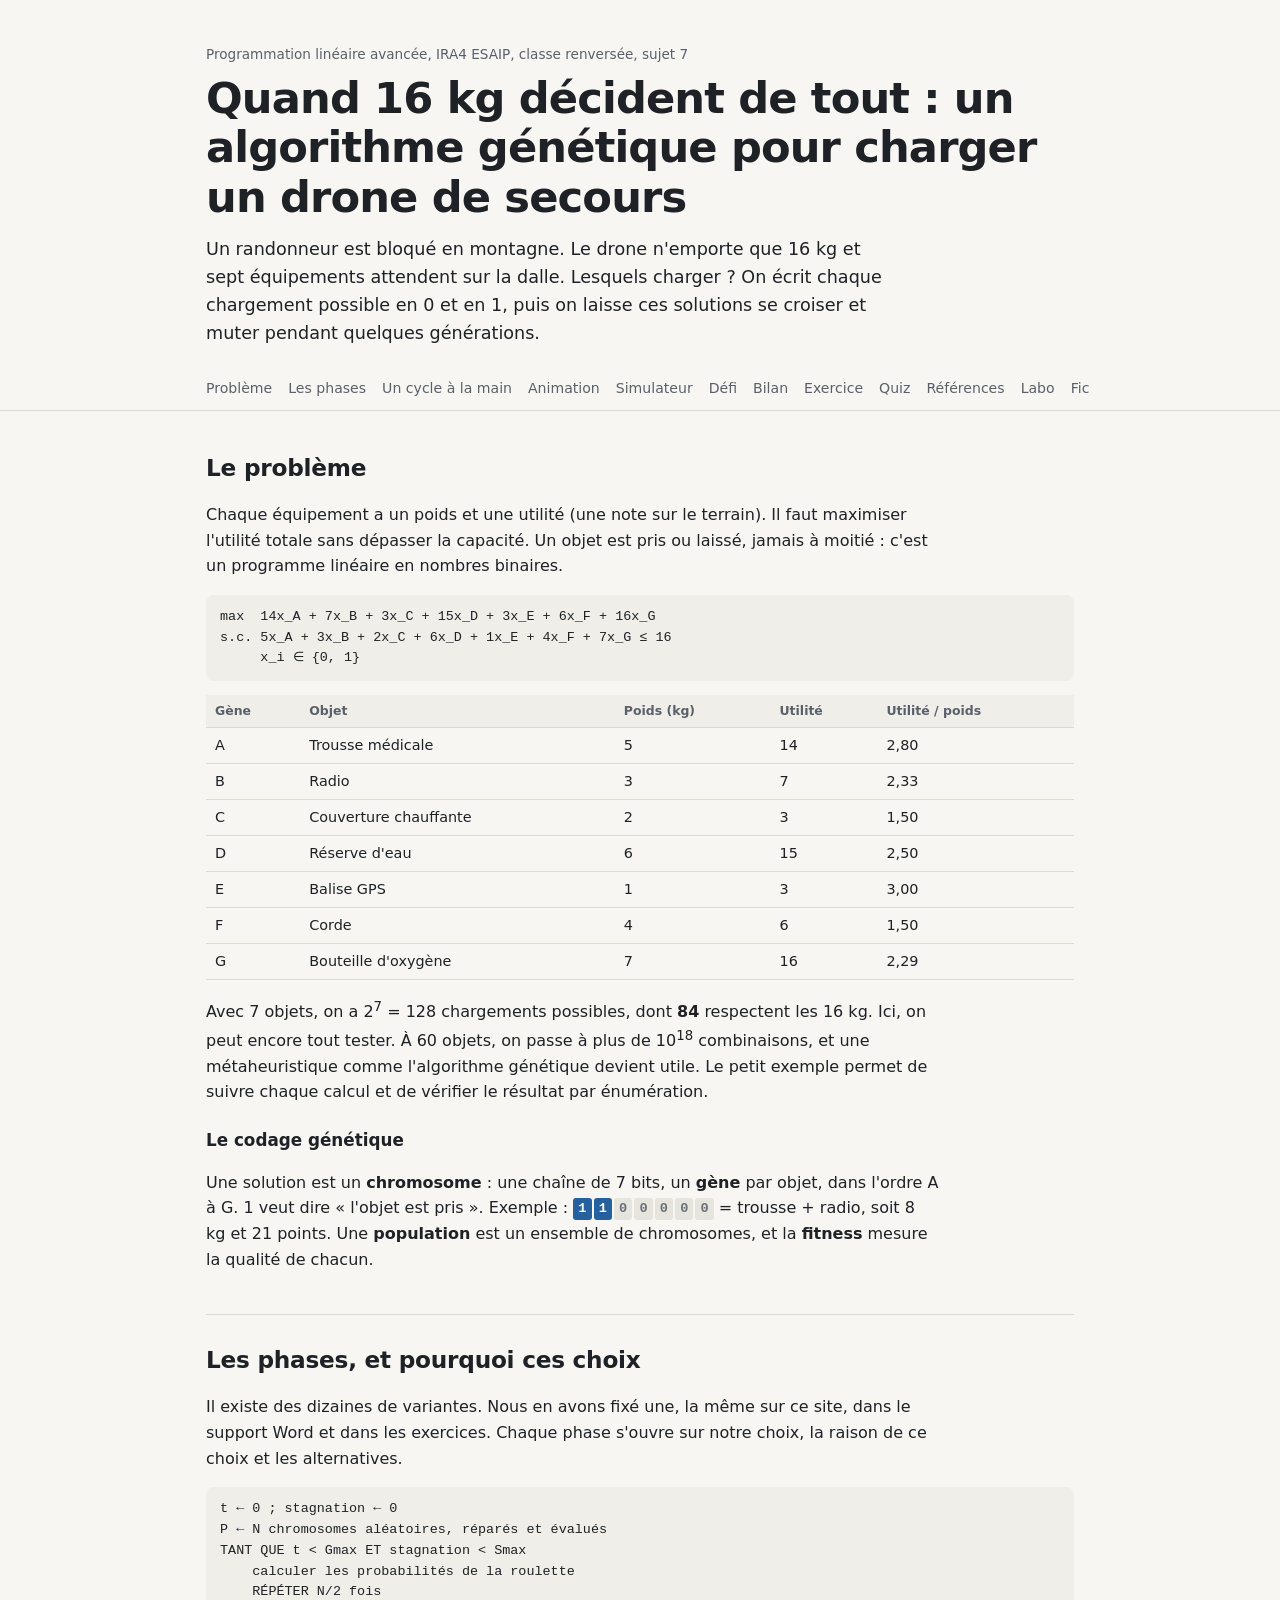
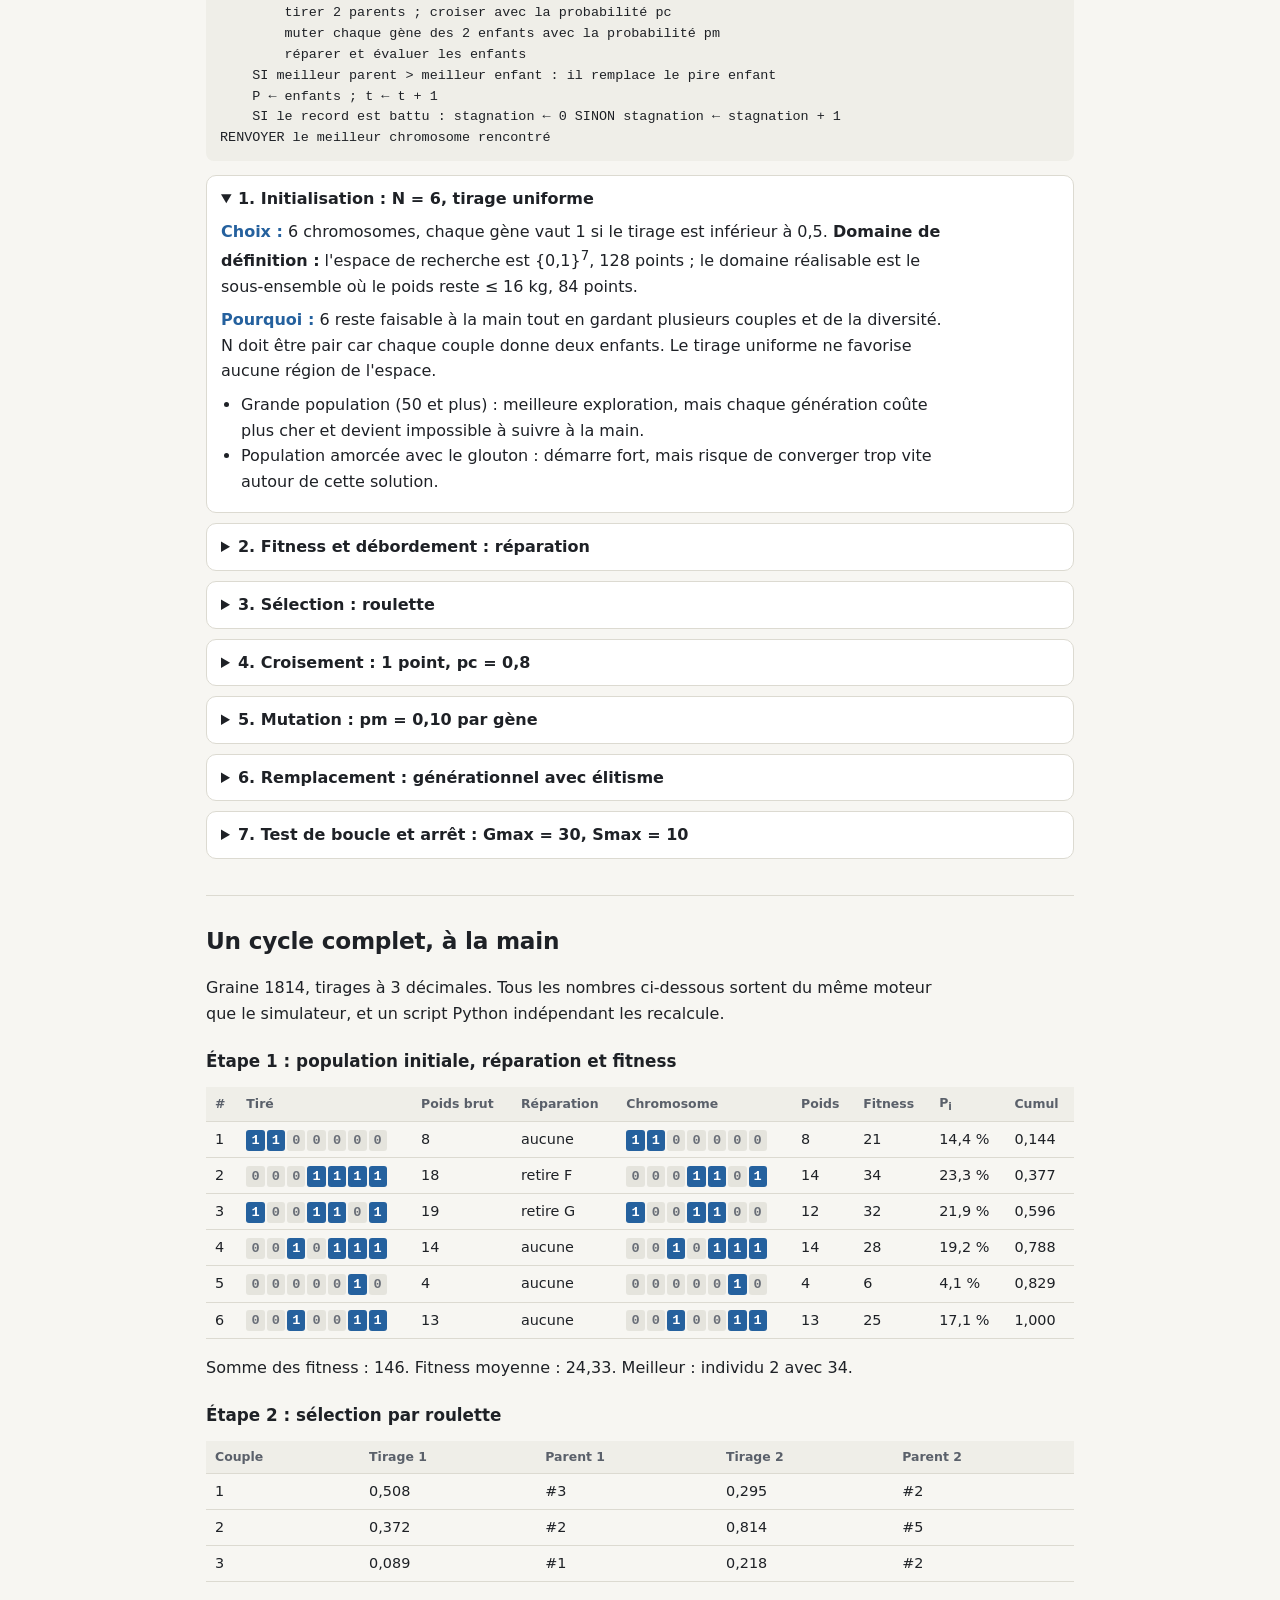
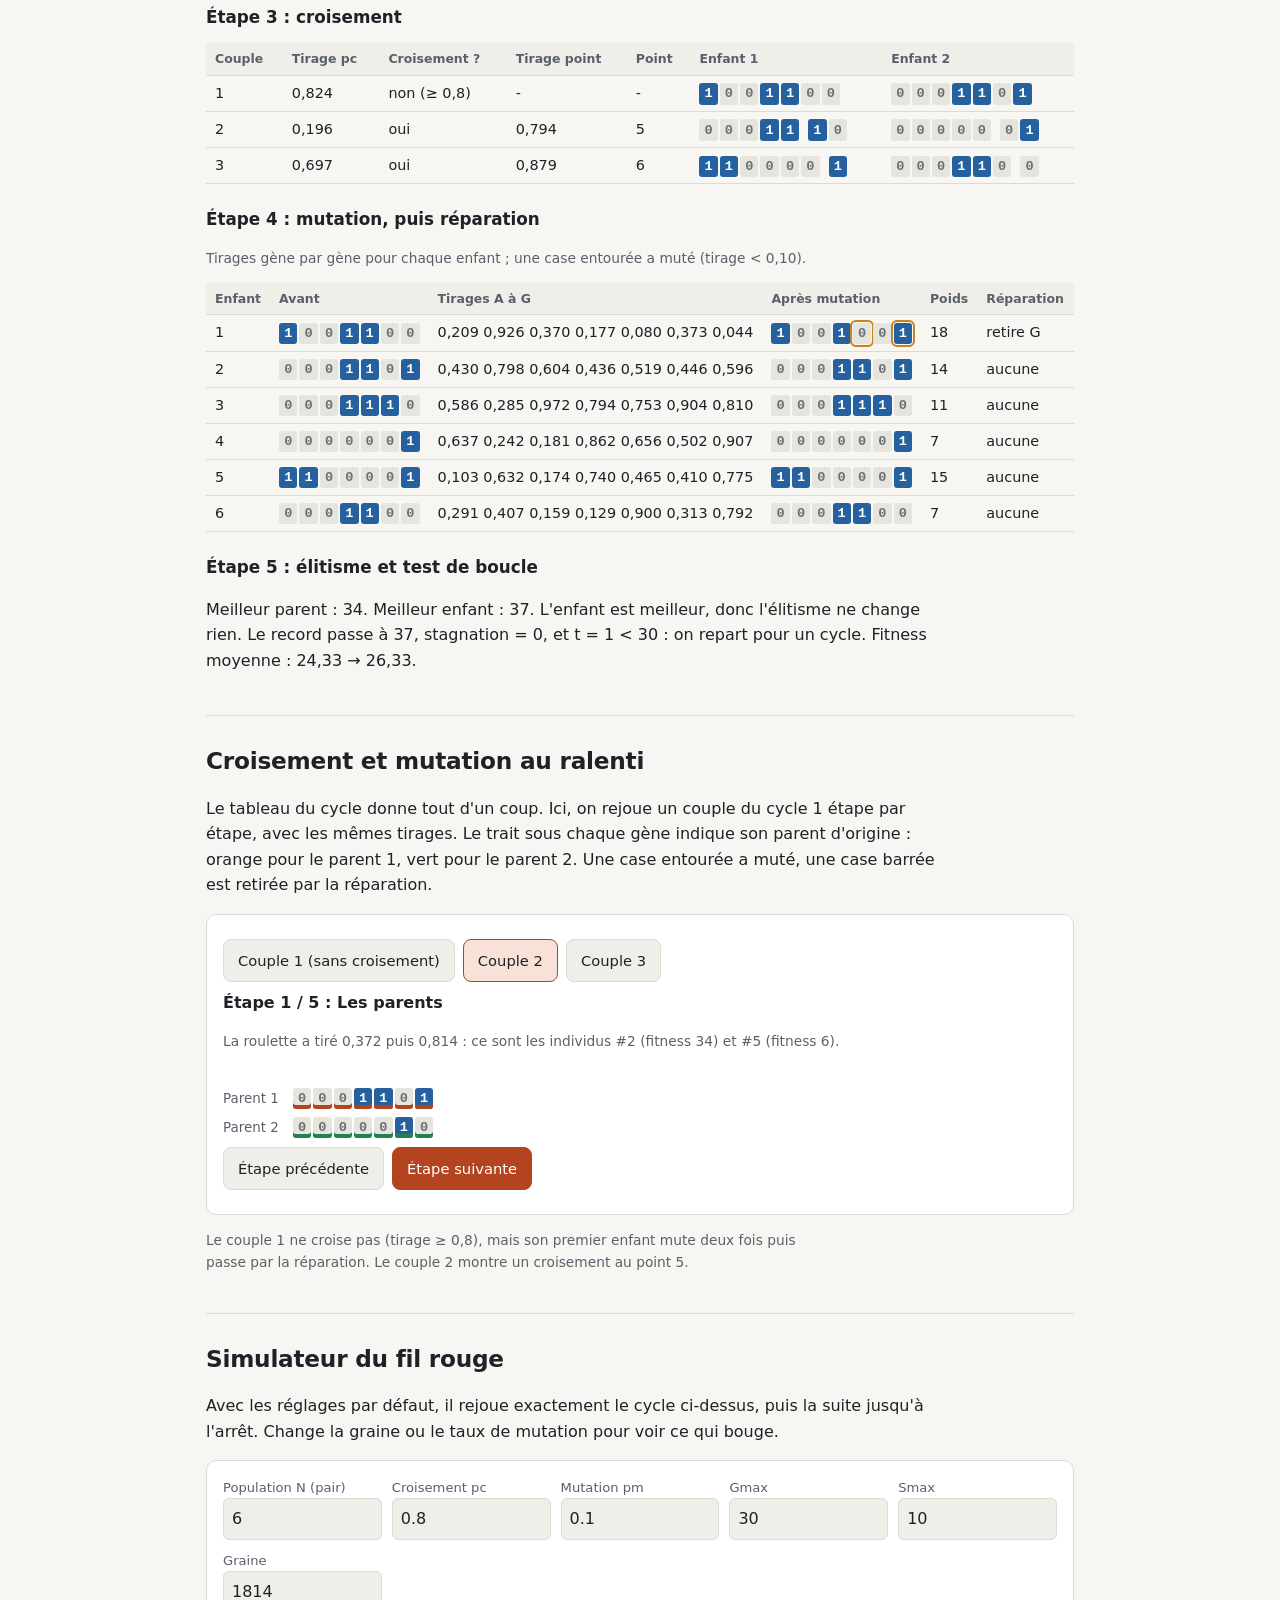
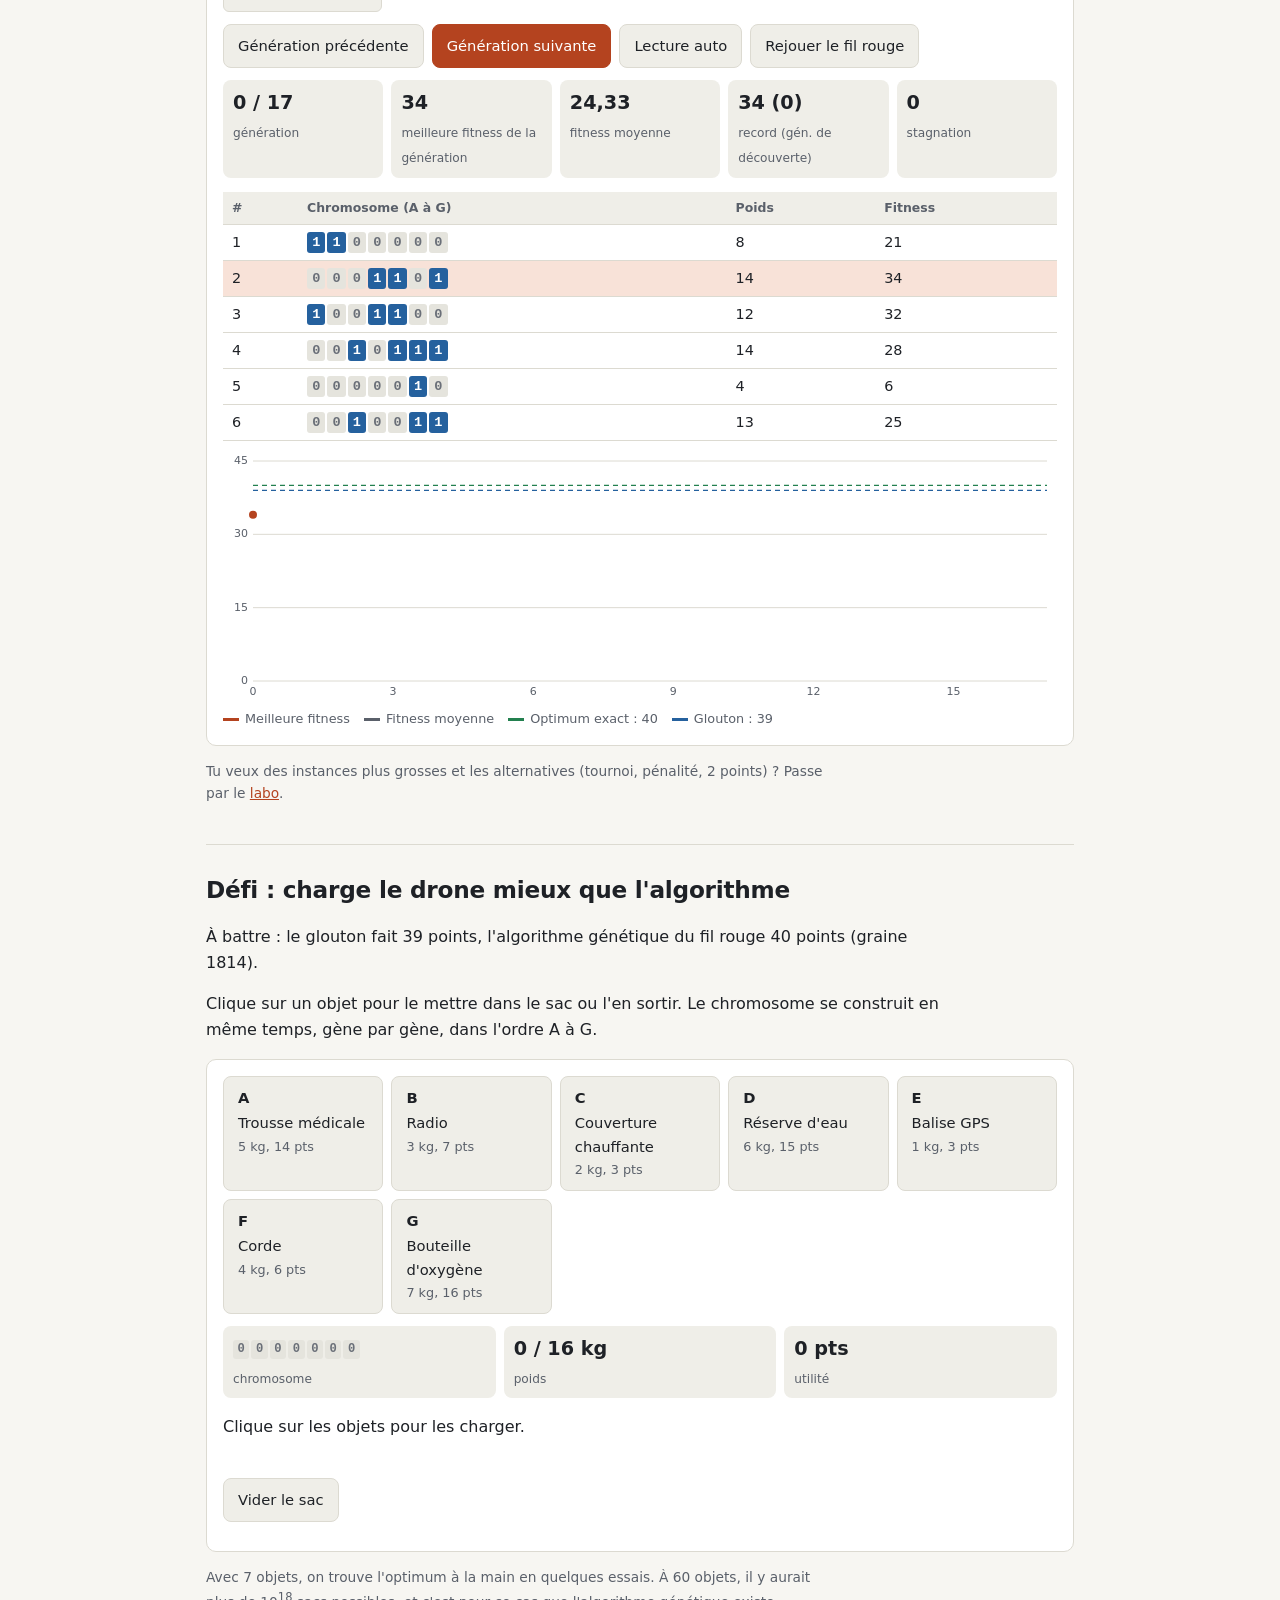
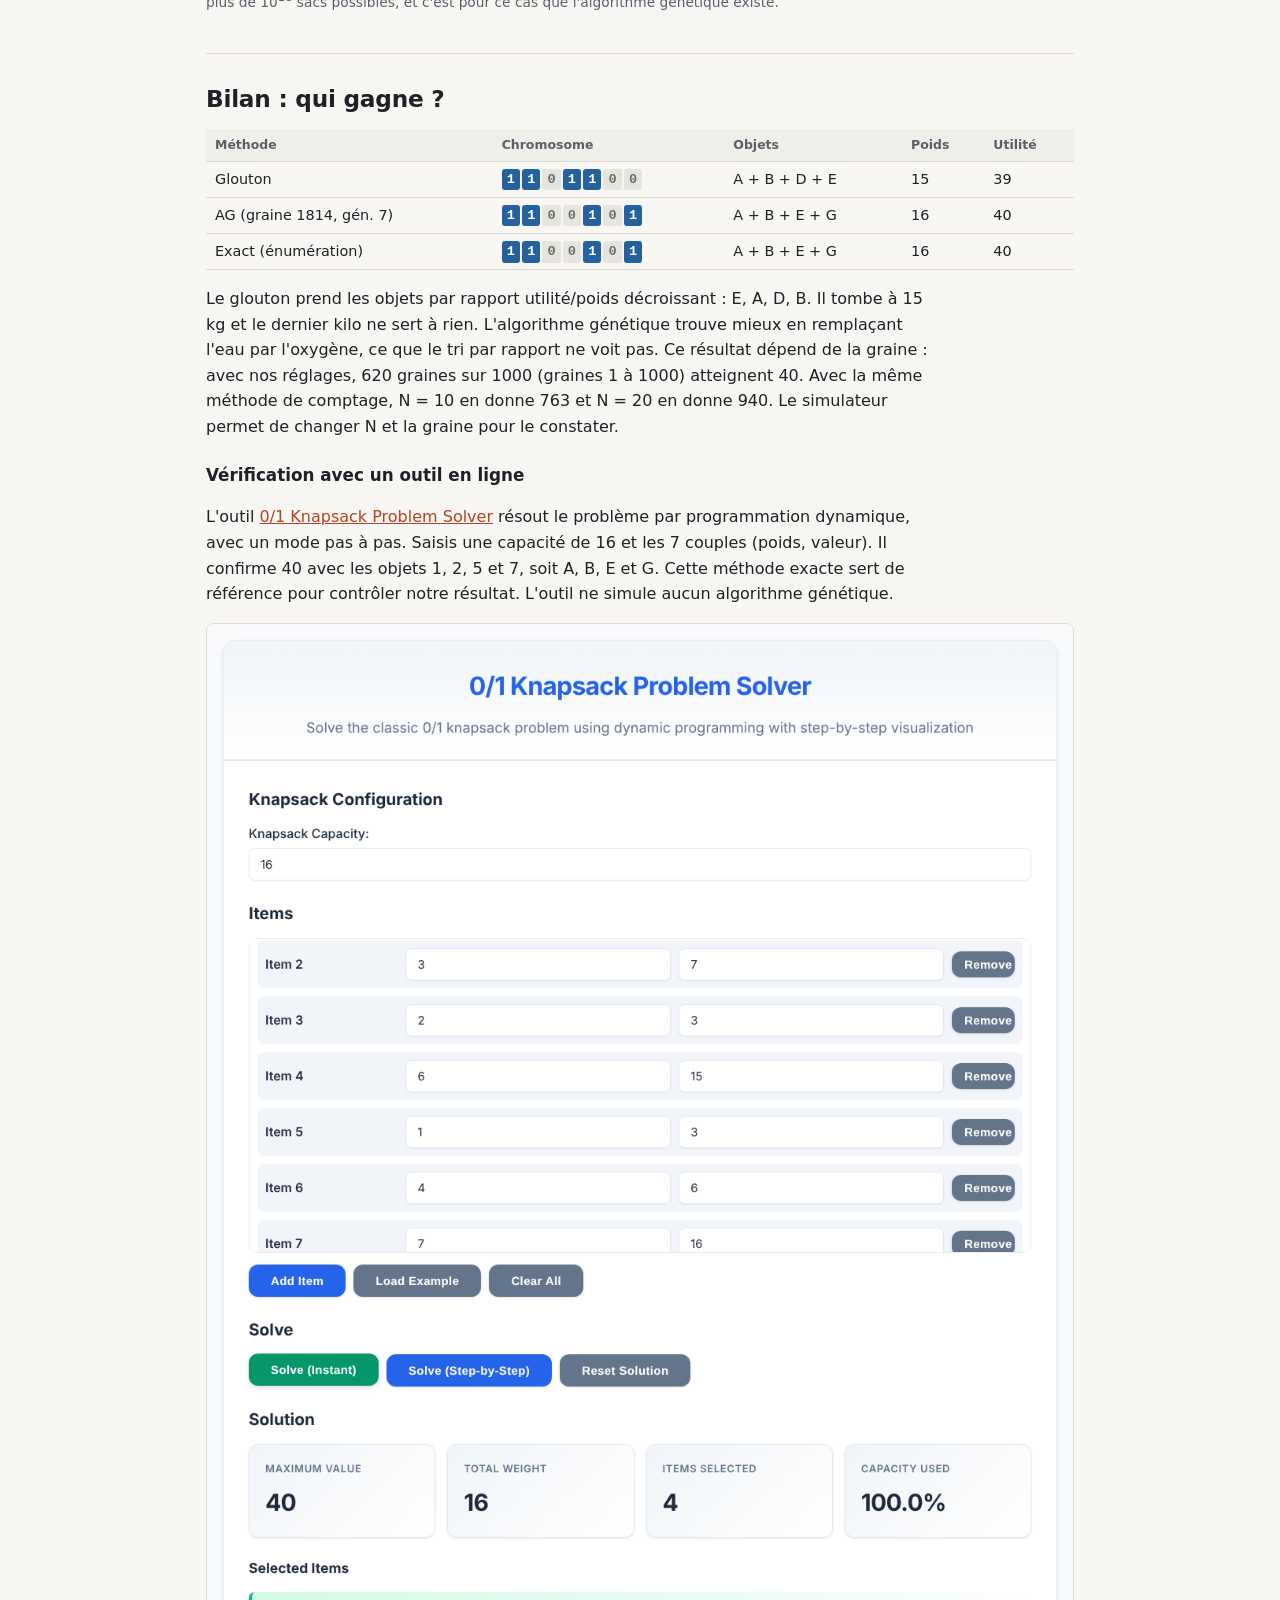
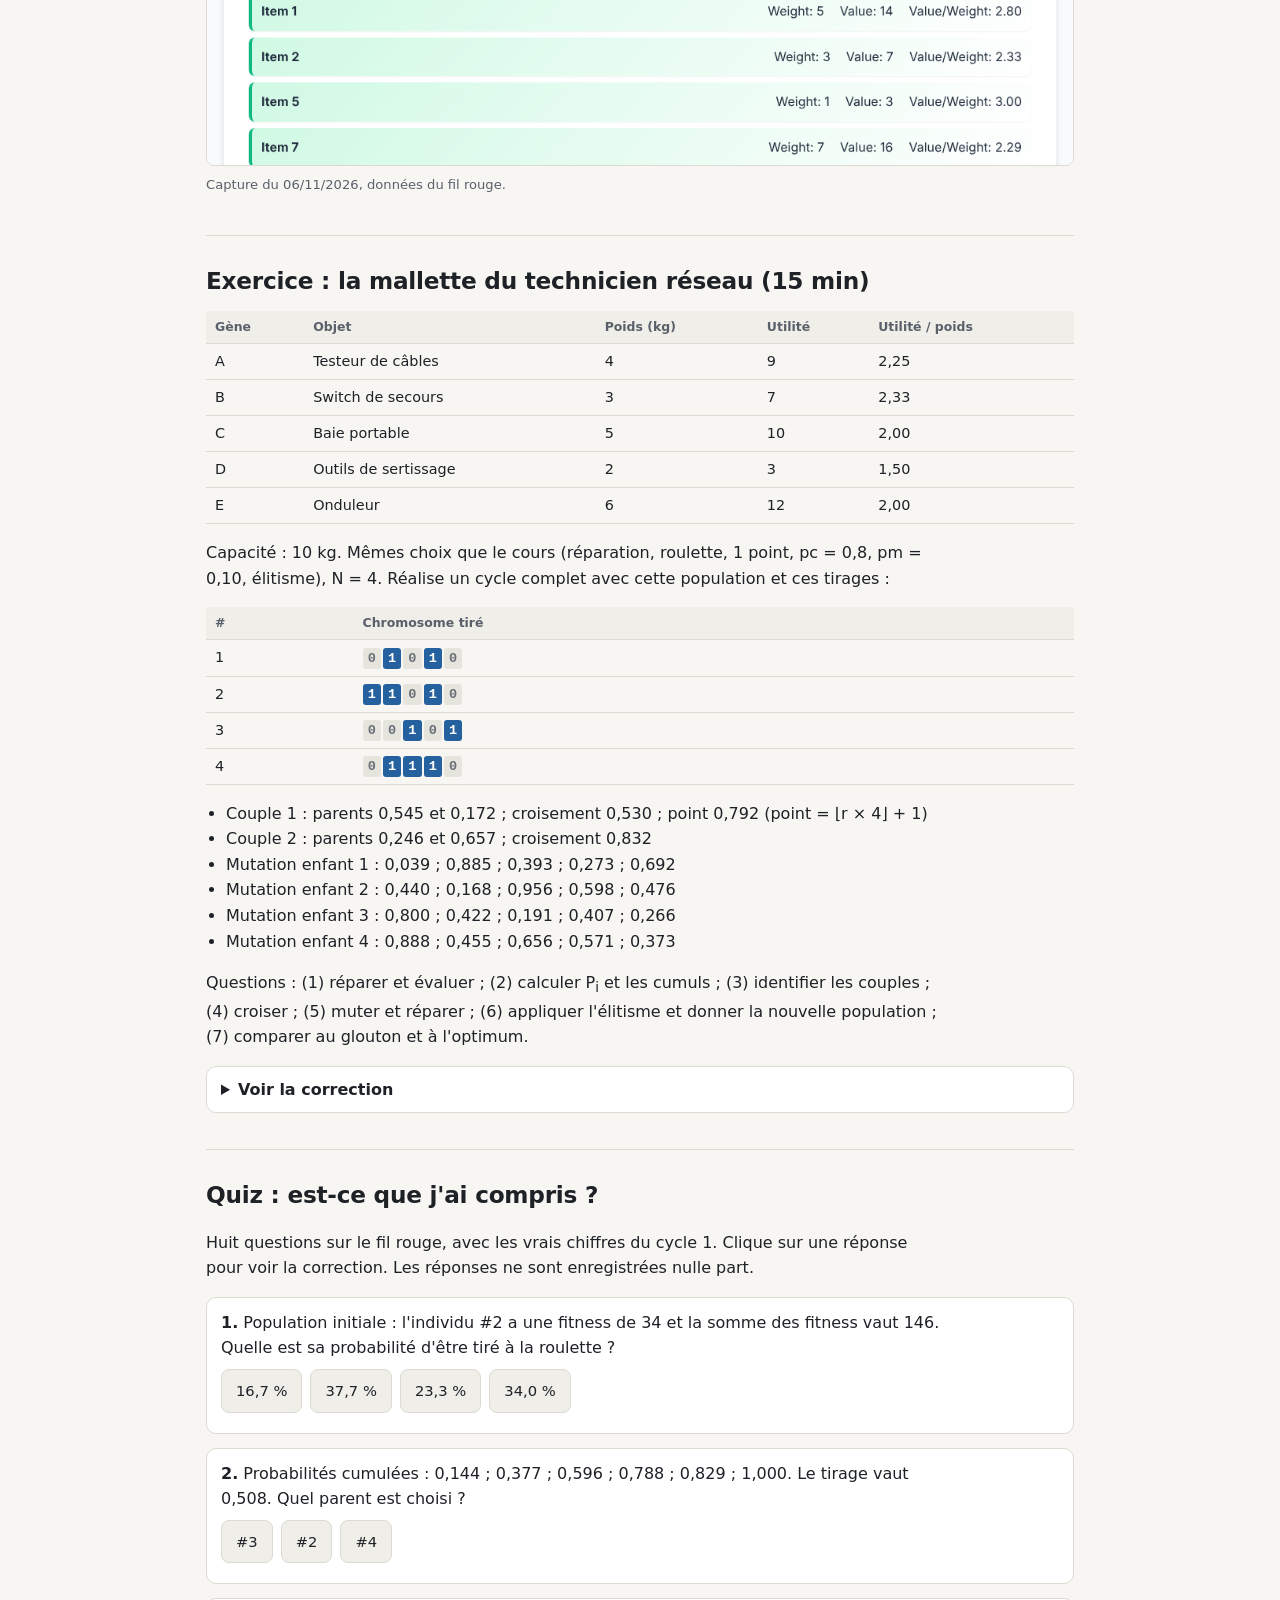
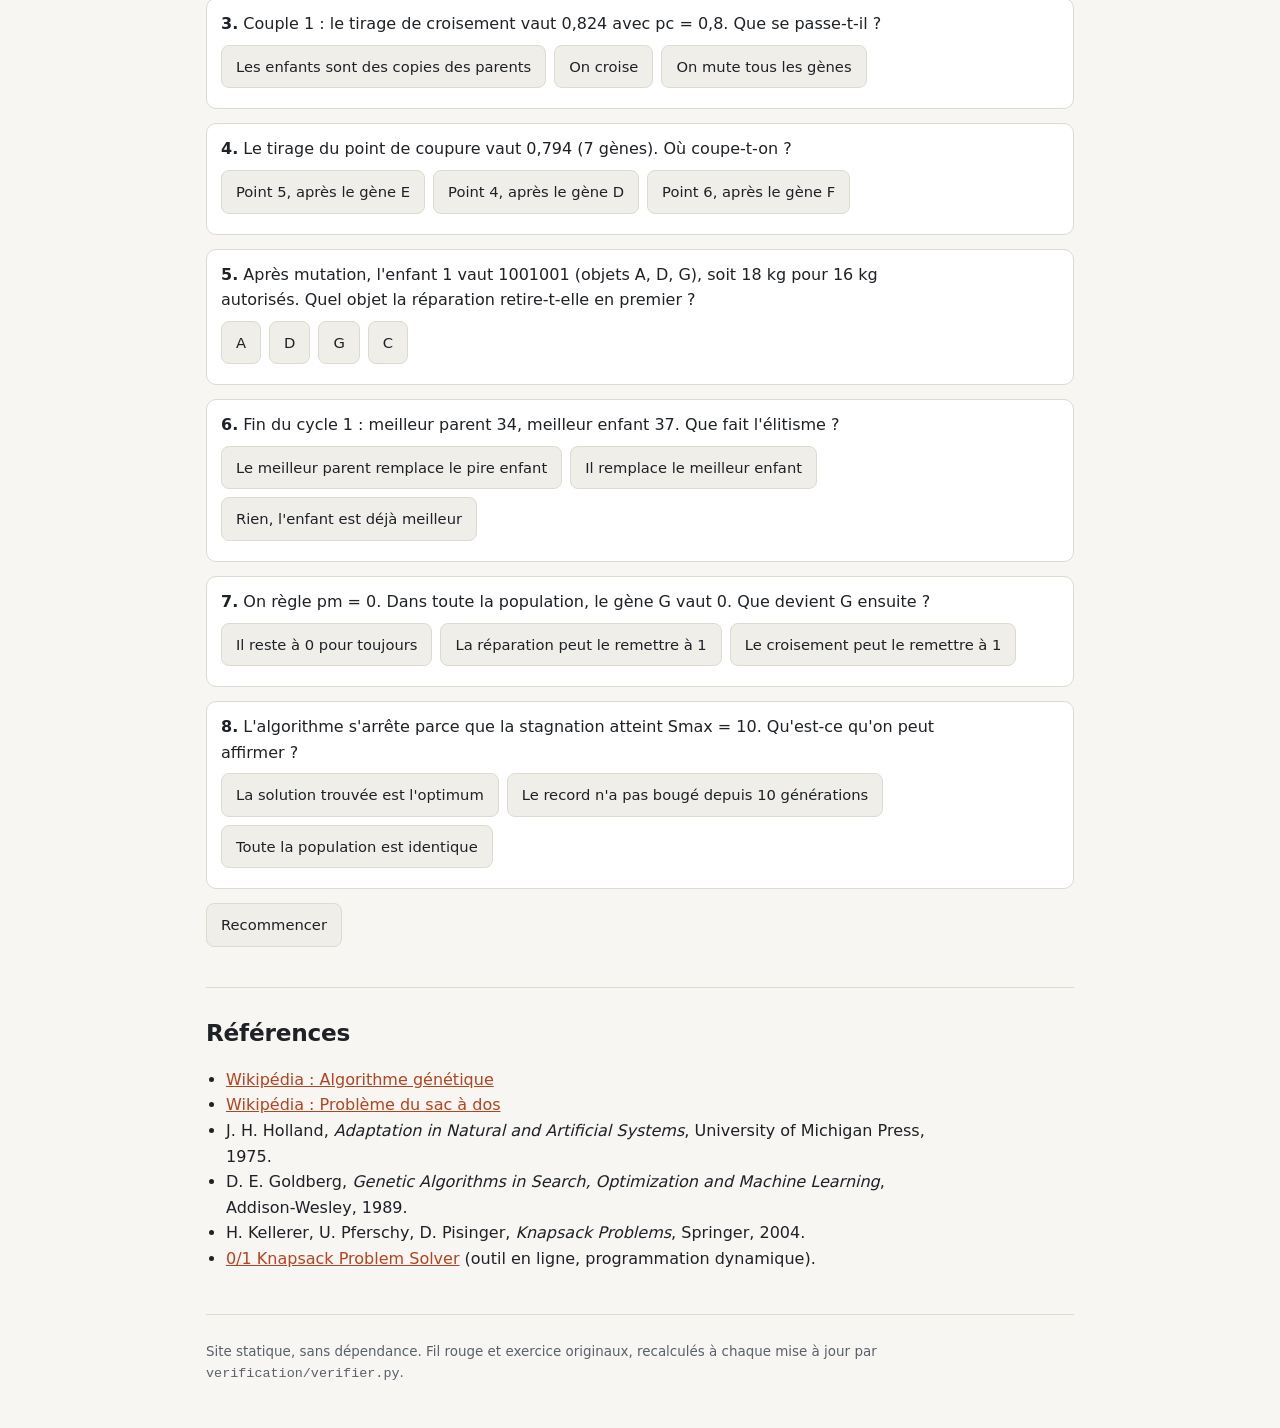
==== commit 8f65170e: "Semaine 47 : fiche mémo imprimable et Word v2026-11-19 - memo.html : fiche d'une page A4, chiffres c" ====
--- a/index.html
+++ b/index.html
@@ -16,7 +16,7 @@
 </header>
 </div>
 <nav class="som"><div>
-  <a href="#probleme">Problème</a><a href="#phases">Les phases</a><a href="#cycle">Un cycle à la main</a><a href="#animation">Animation</a><a href="#simulateur">Simulateur</a><a href="#defi">Défi</a><a href="#bilan">Bilan</a><a href="#exercice">Exercice</a><a href="#auto-eval">Quiz</a><a href="#refs">Références</a><a href="labo.html">Labo</a>
+  <a href="#probleme">Problème</a><a href="#phases">Les phases</a><a href="#cycle">Un cycle à la main</a><a href="#animation">Animation</a><a href="#simulateur">Simulateur</a><a href="#defi">Défi</a><a href="#bilan">Bilan</a><a href="#exercice">Exercice</a><a href="#auto-eval">Quiz</a><a href="#refs">Références</a><a href="labo.html">Labo</a><a href="memo.html">Fiche mémo</a>
 </div></nav>
 <main class="wrap">
 
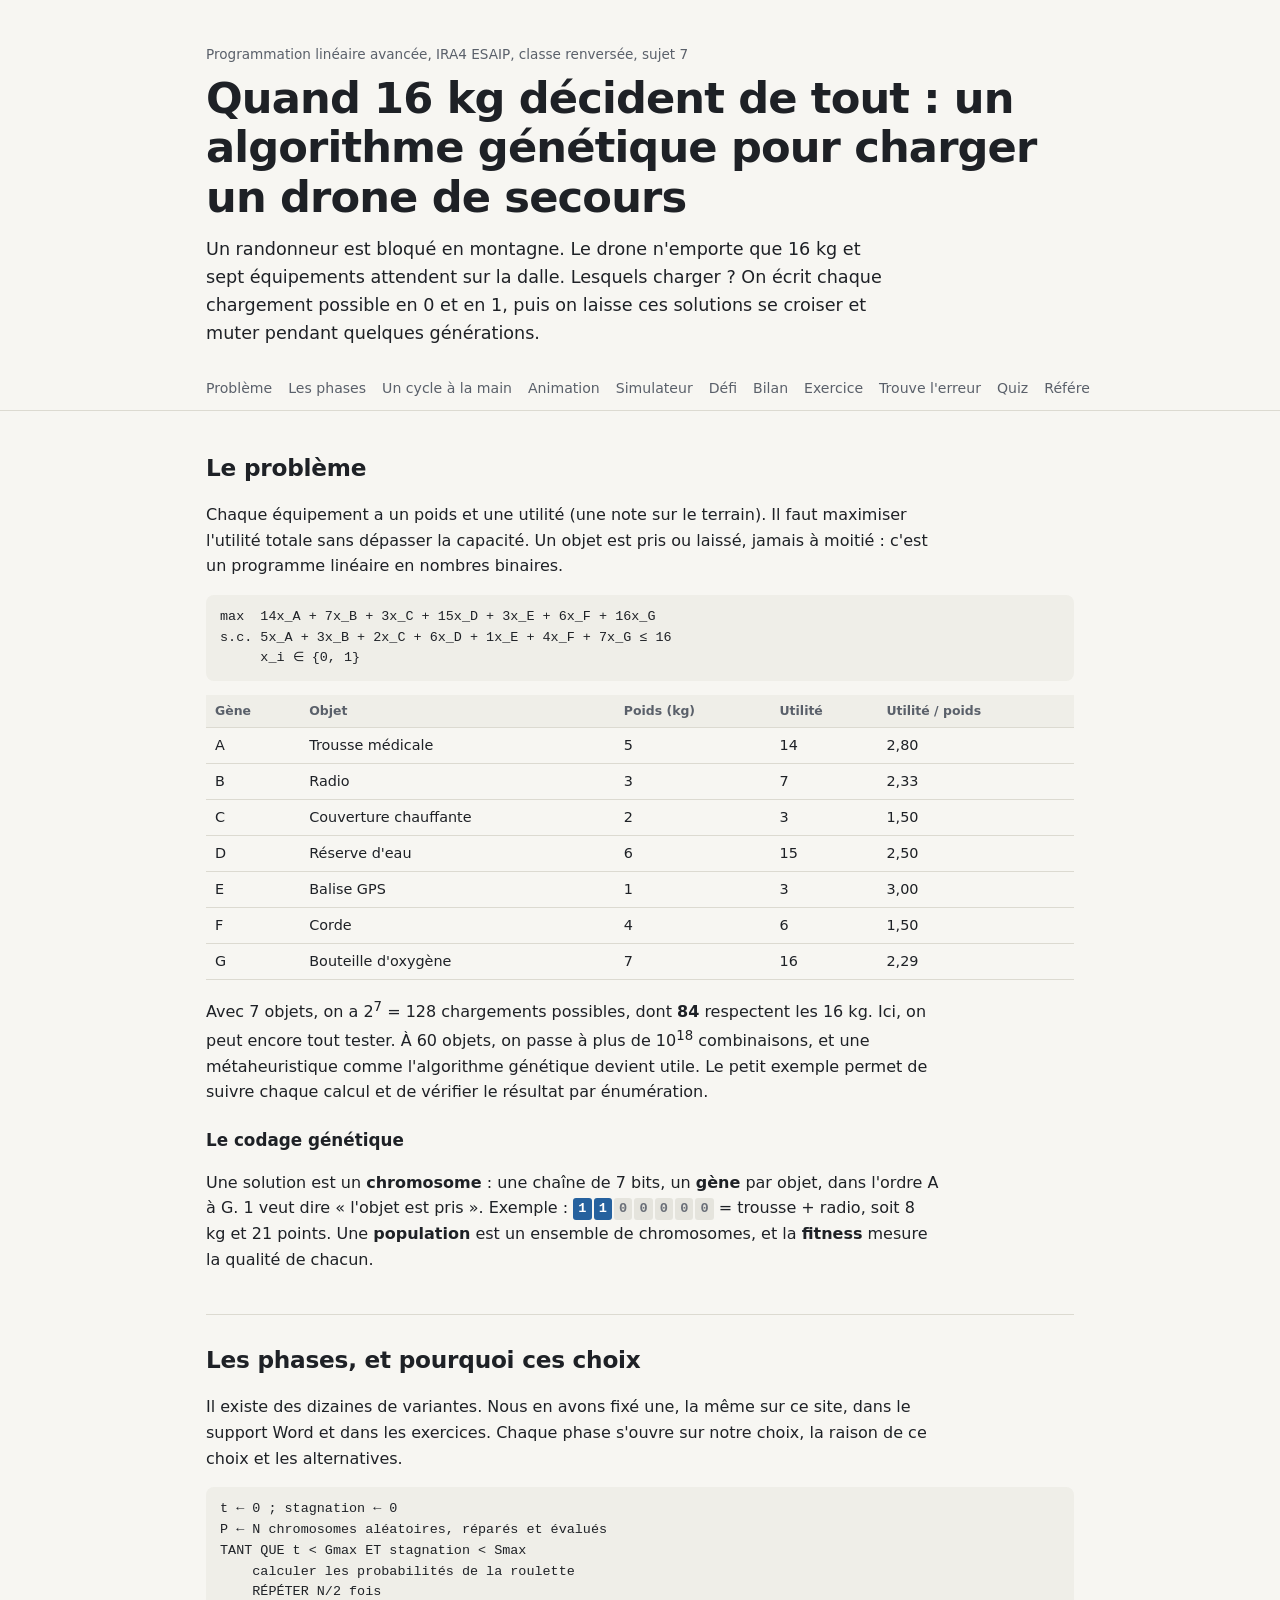
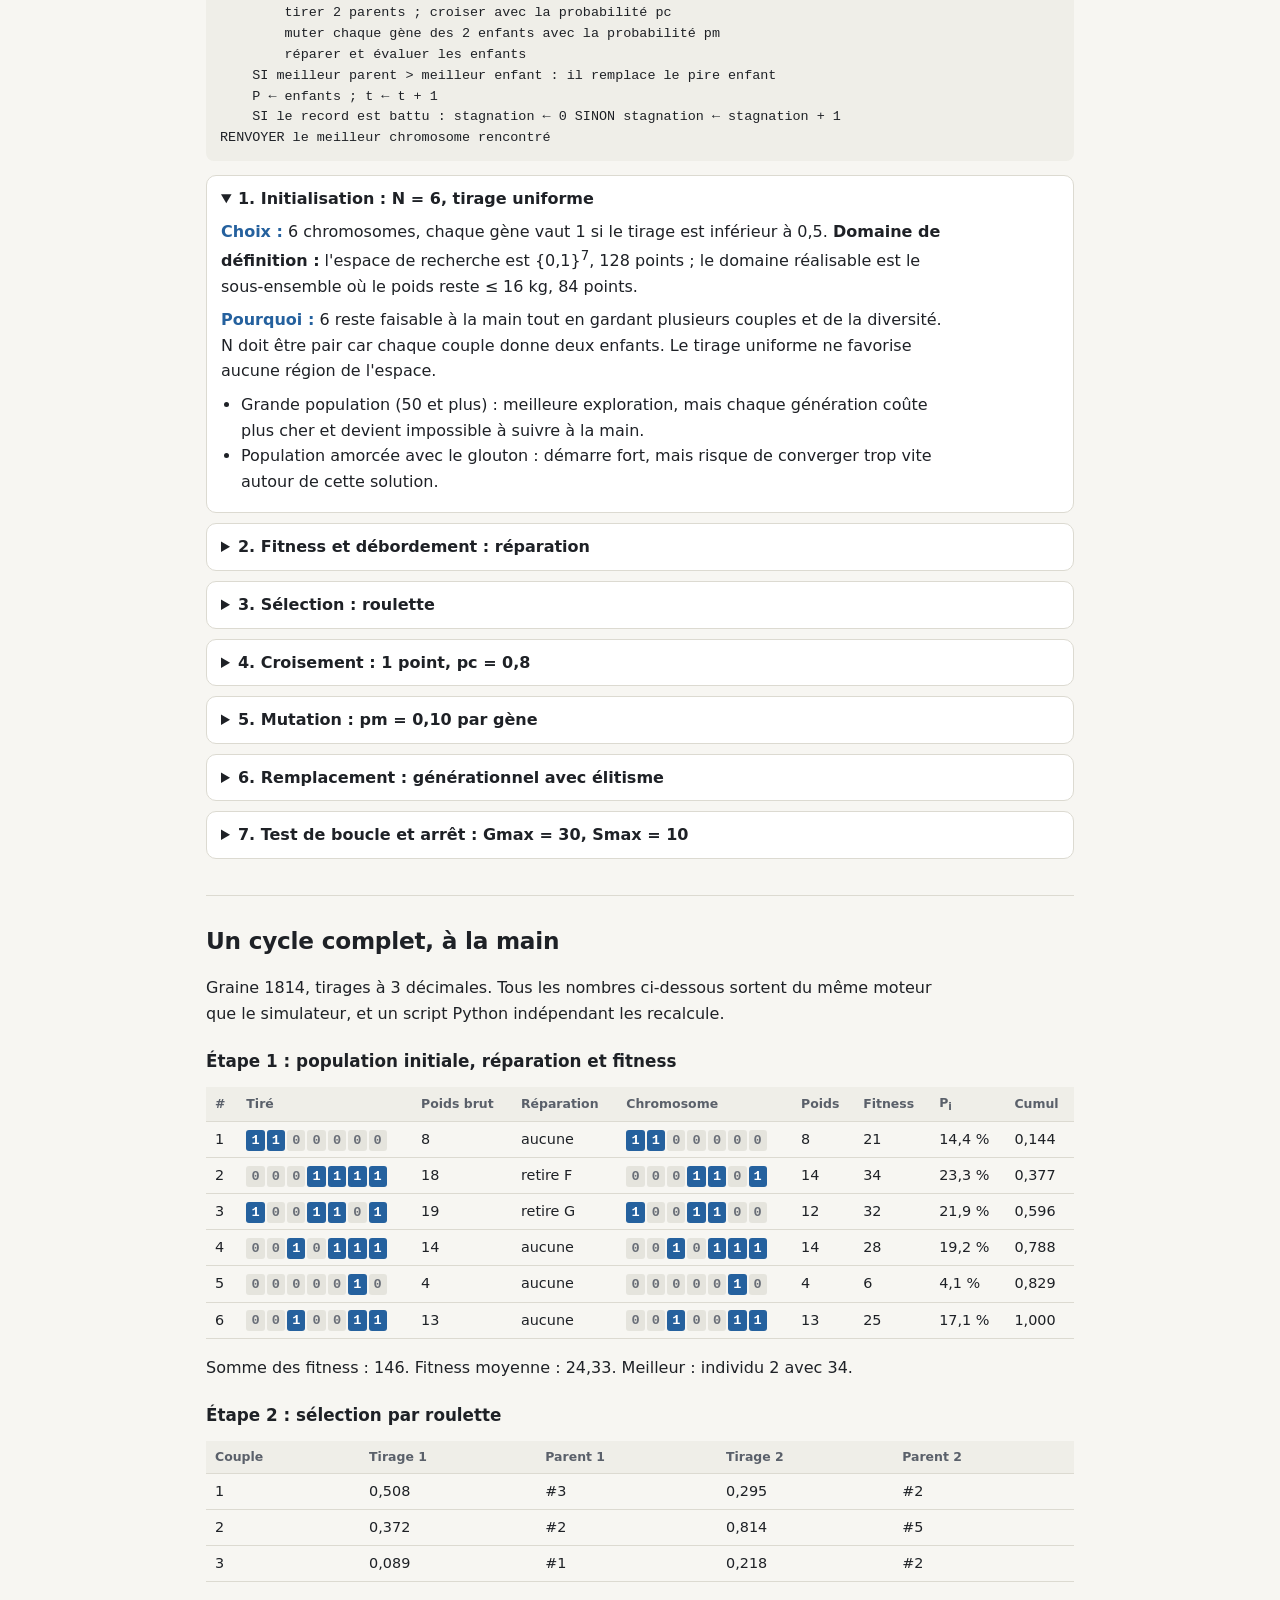
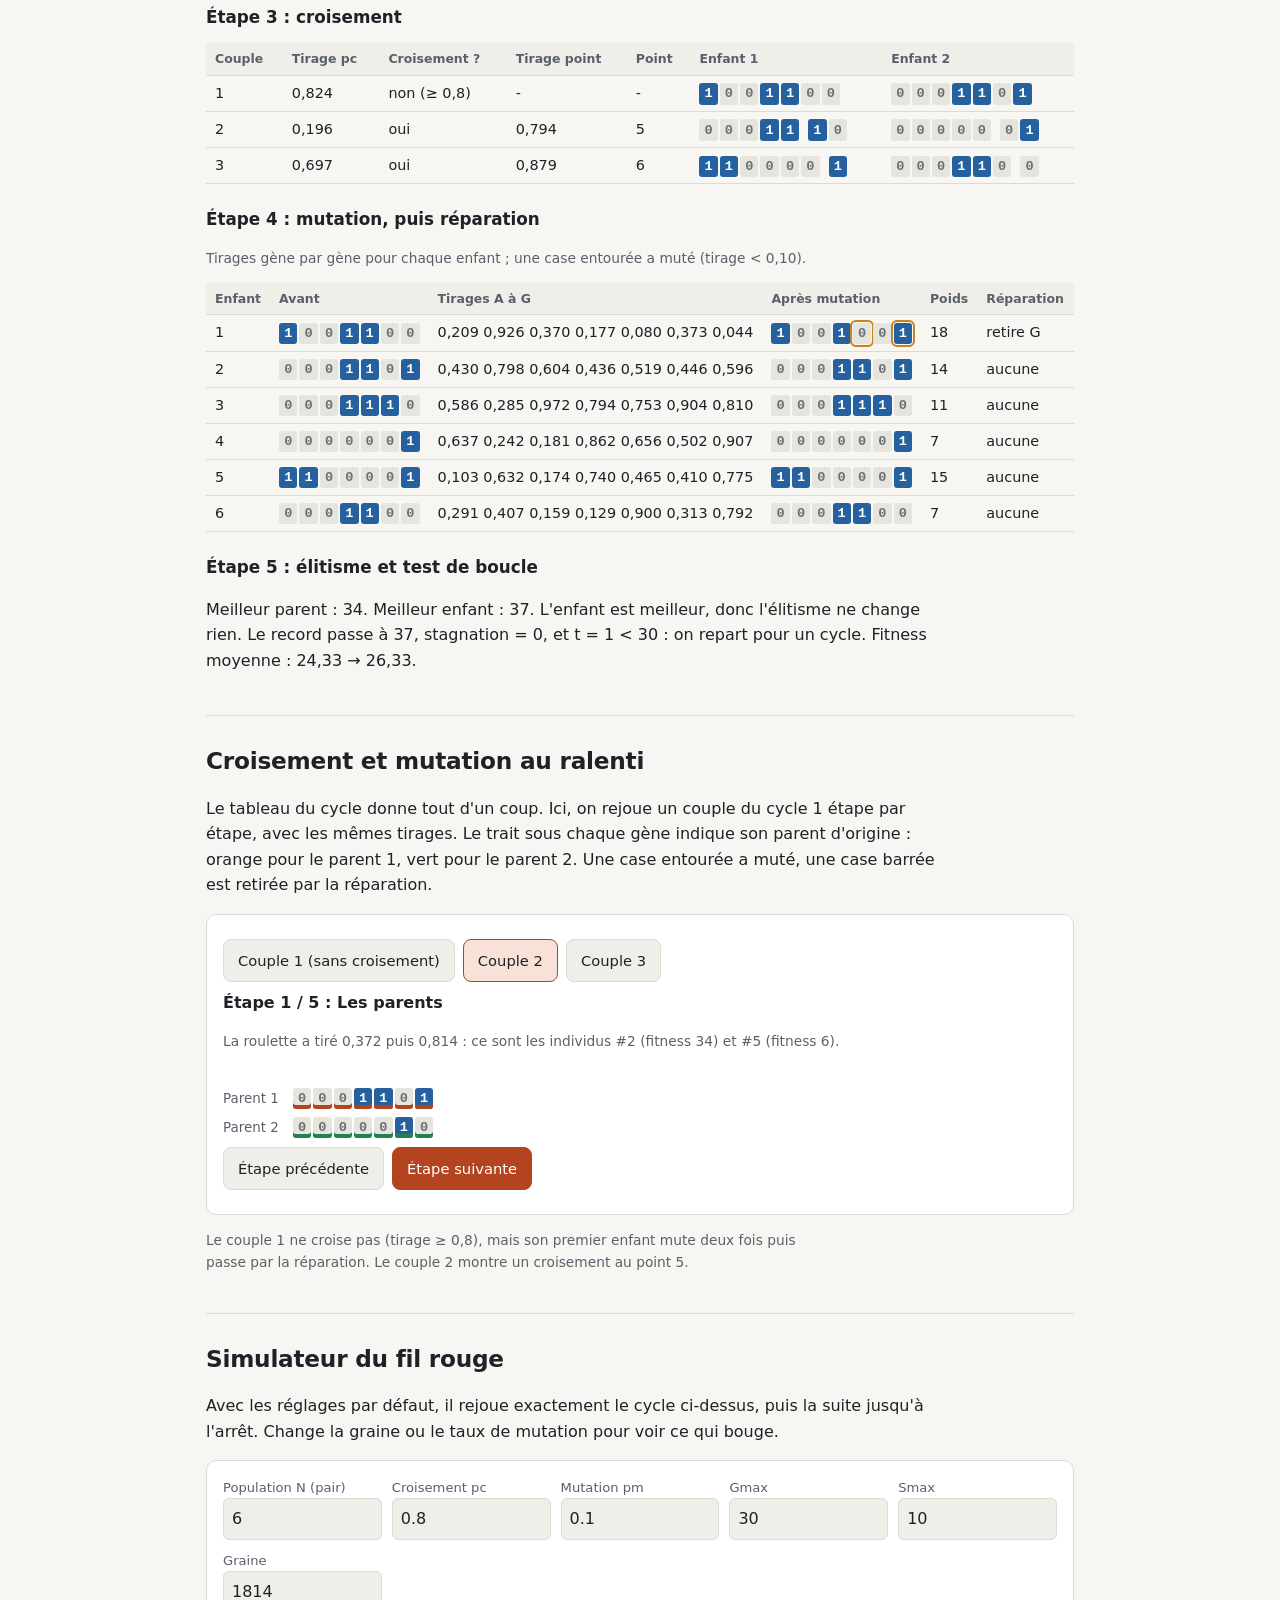
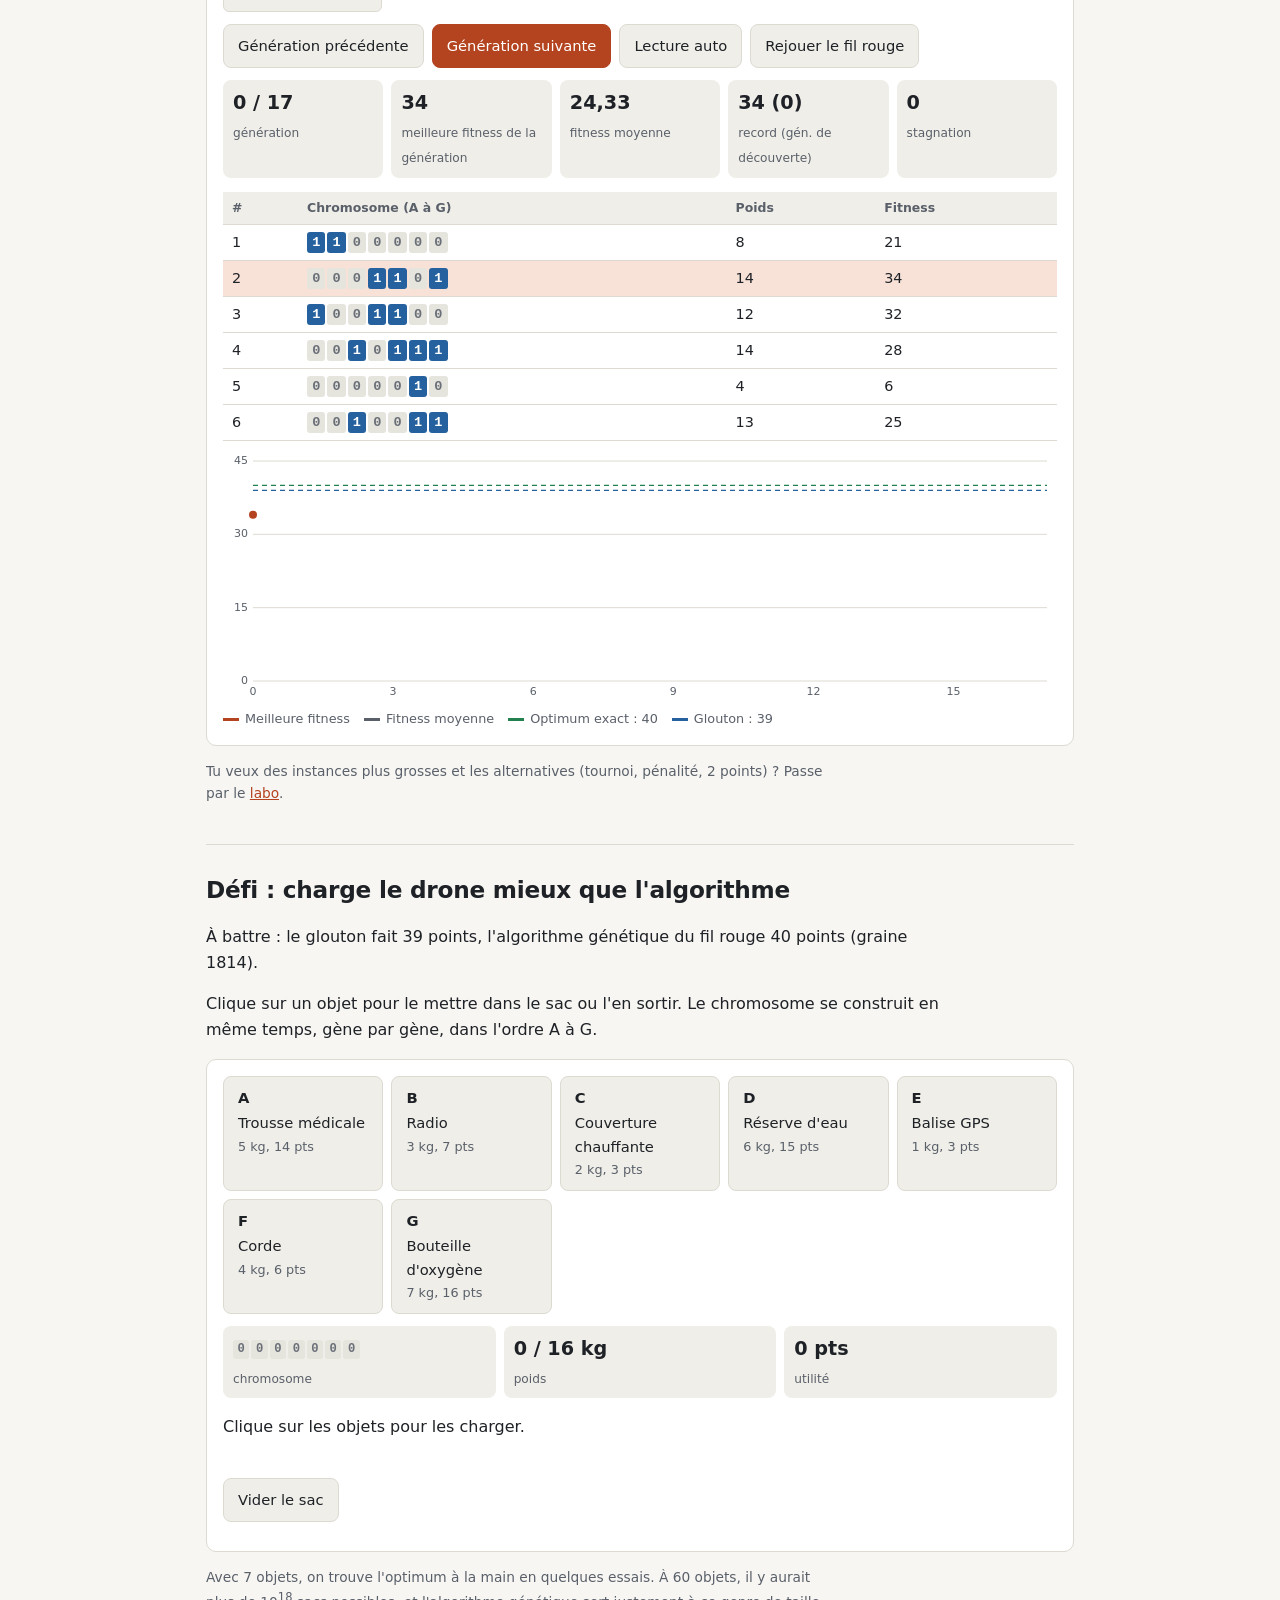
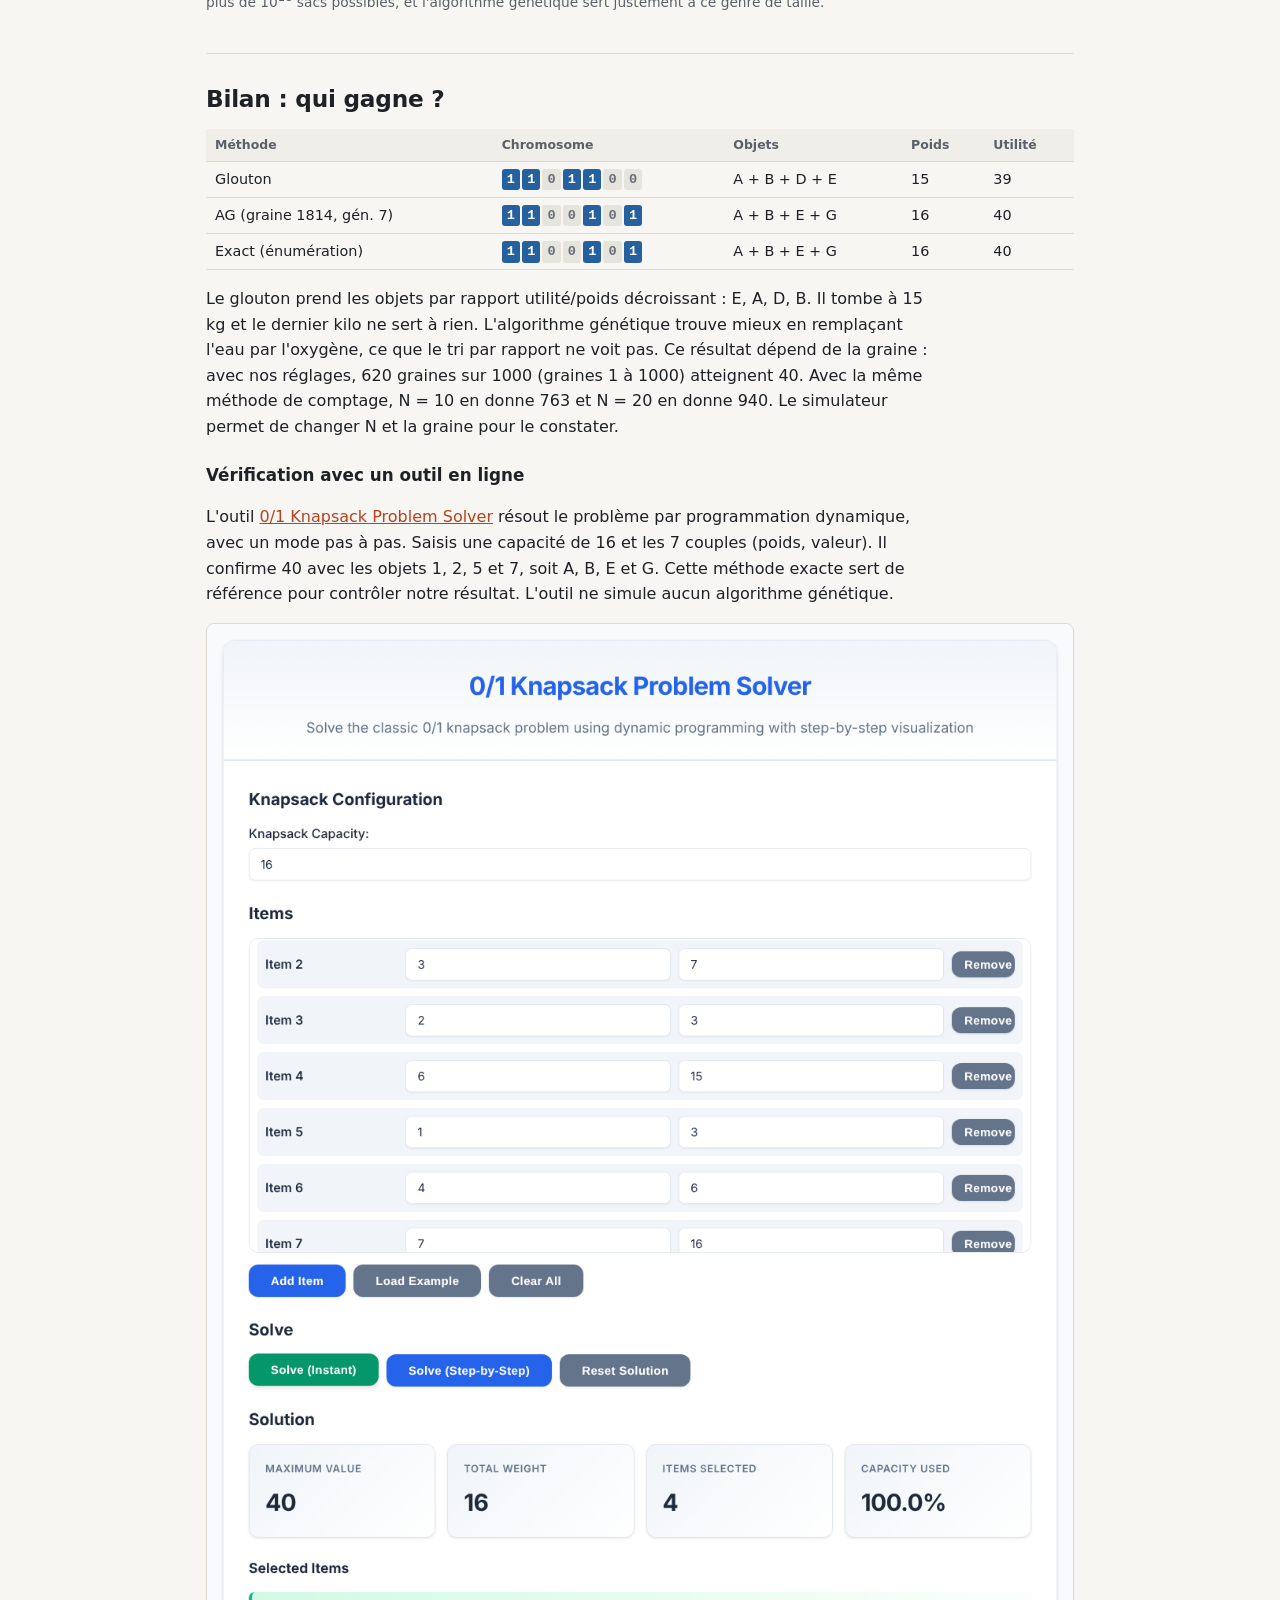
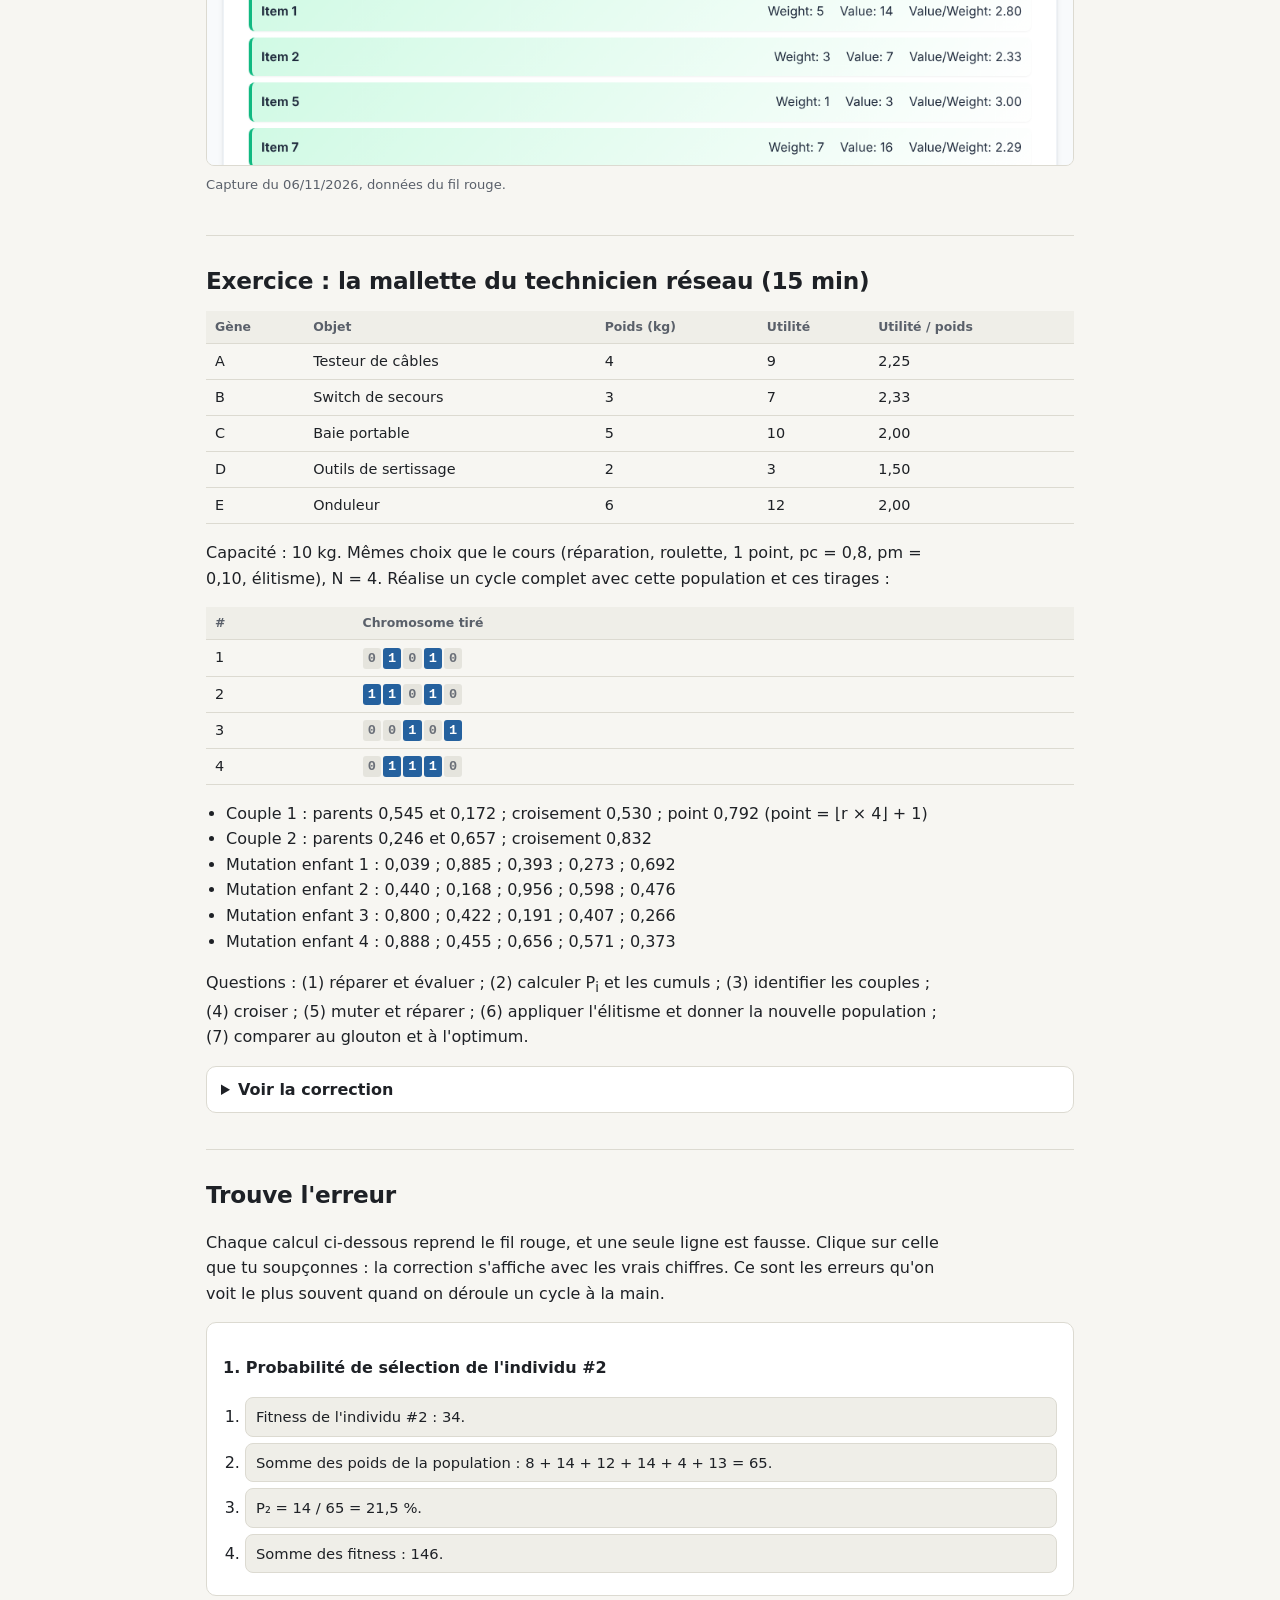
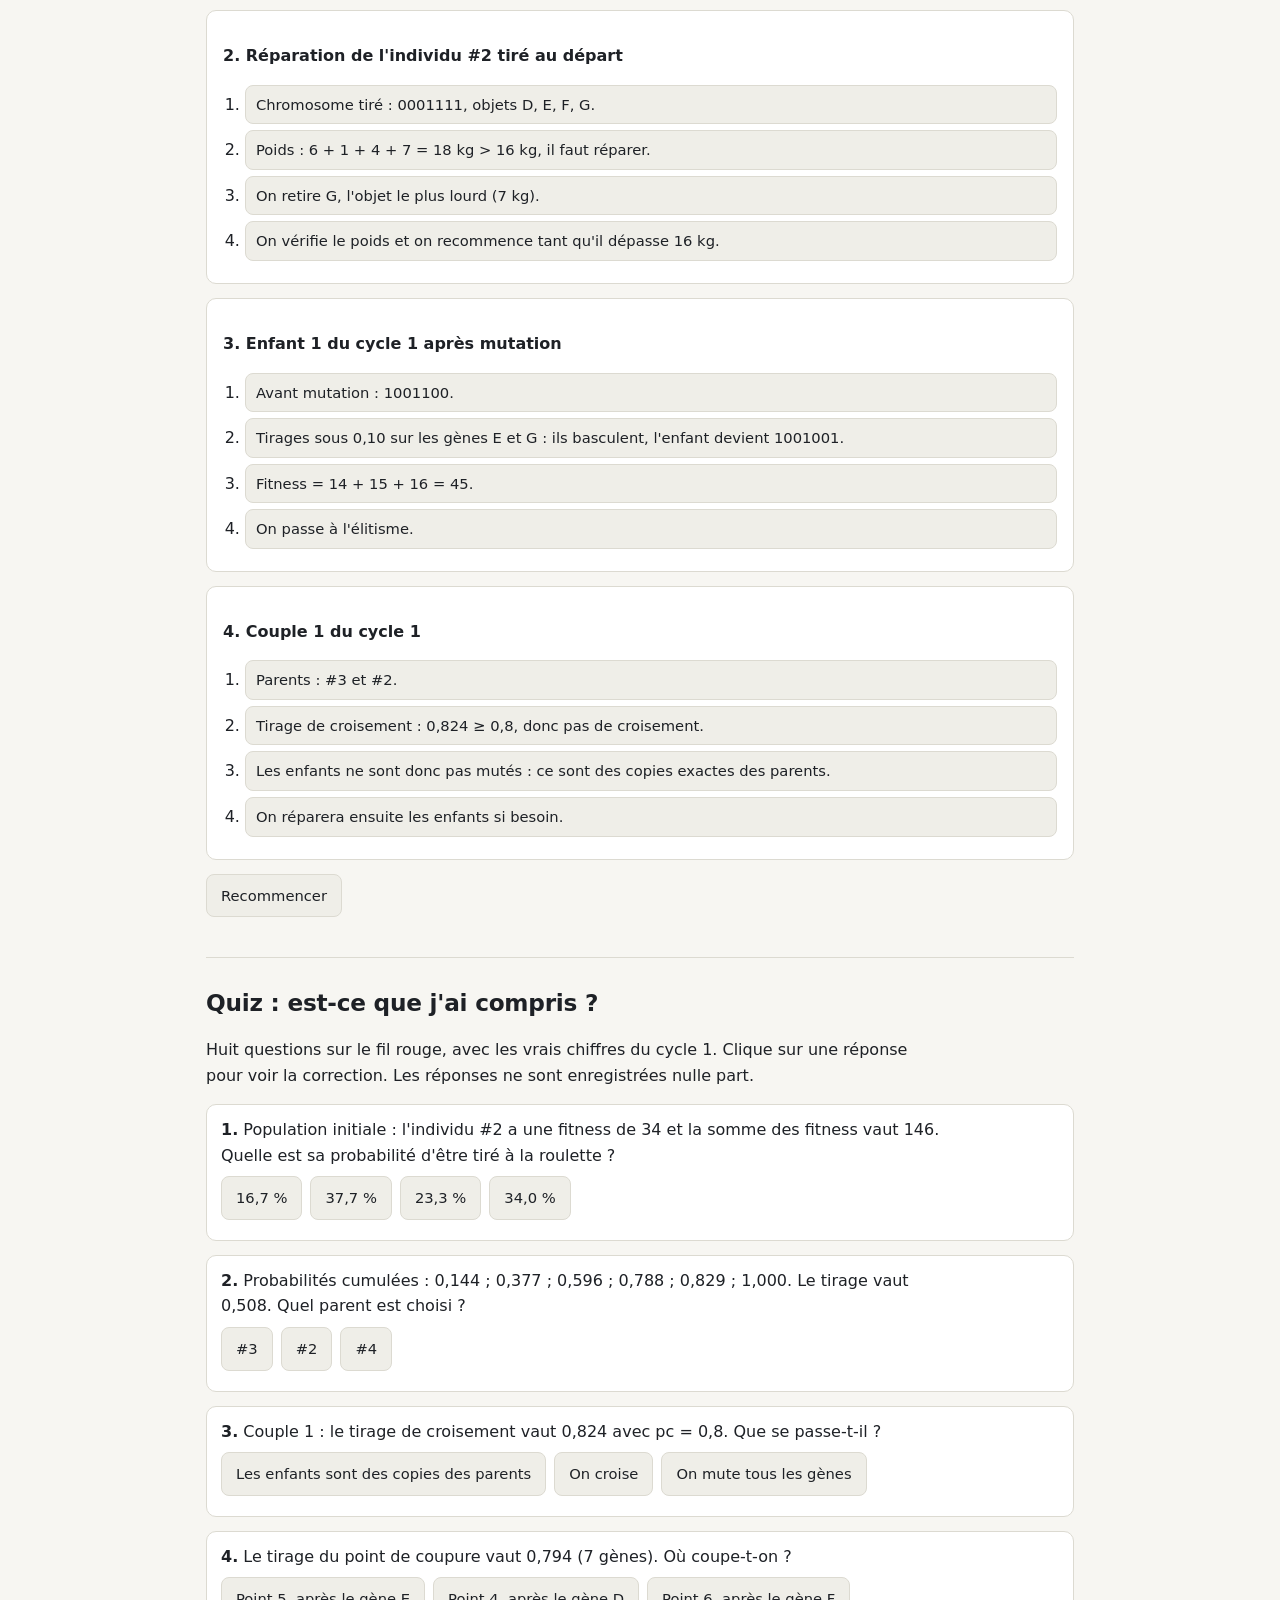
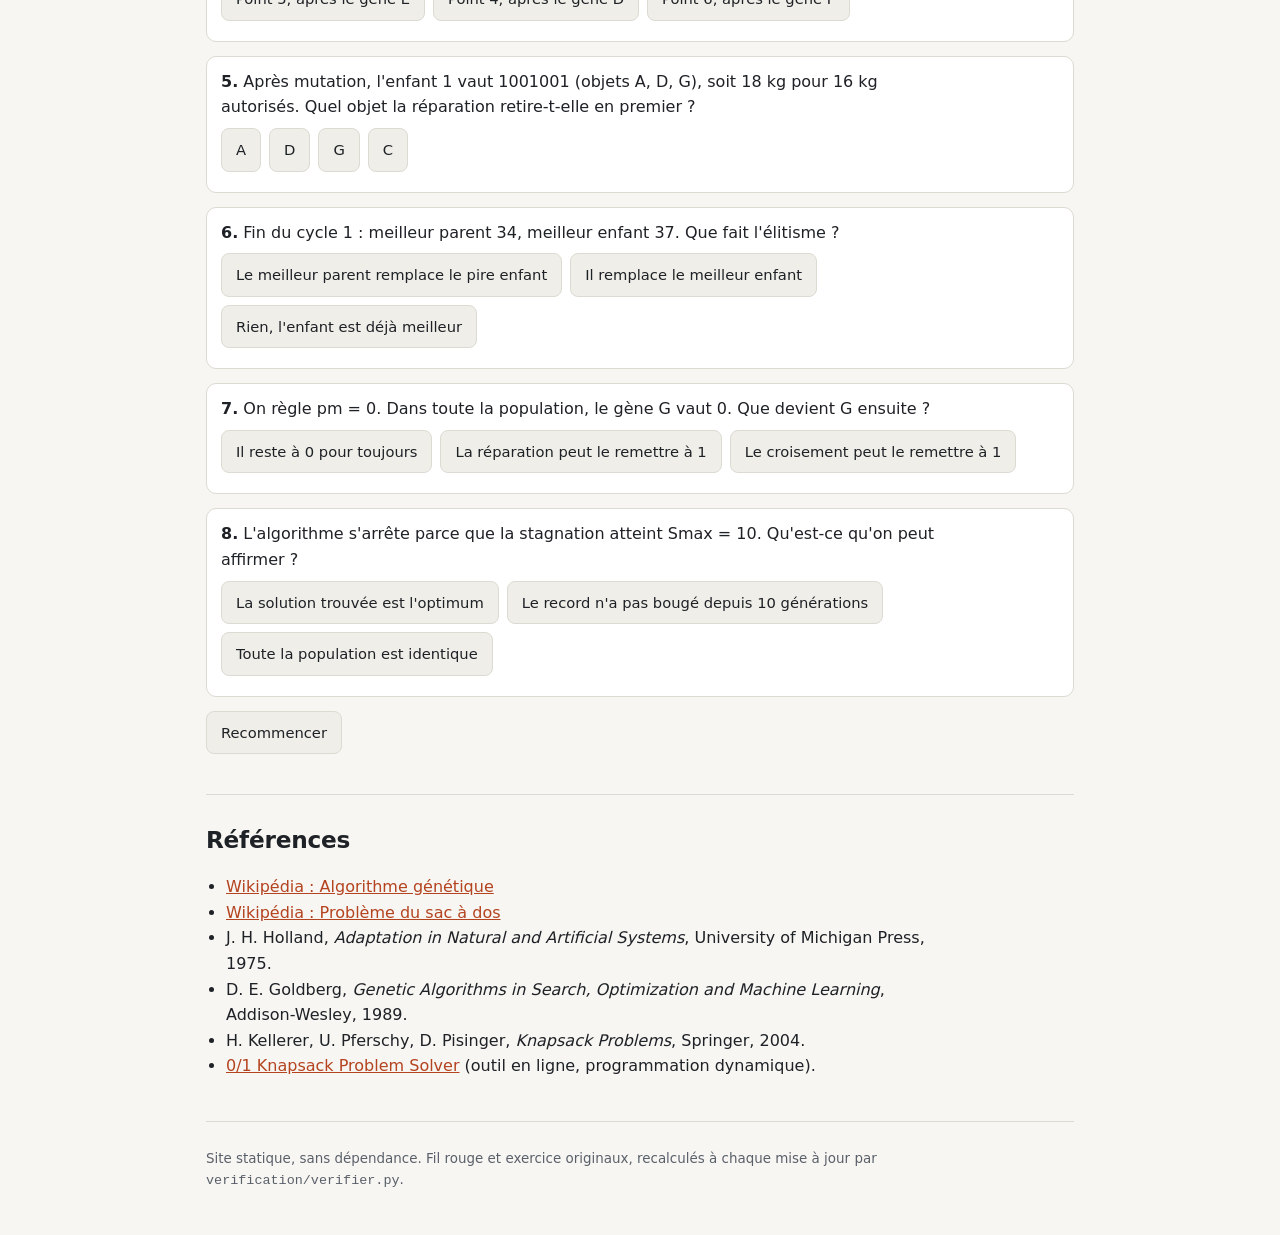
==== commit a68142b8: "Semaine 48 : section « Trouve l'erreur », passe humaniser et Word v2026-11-26 - Trouve l'erreur : qu" ====
--- a/index.html
+++ b/index.html
@@ -16,7 +16,7 @@
 </header>
 </div>
 <nav class="som"><div>
-  <a href="#probleme">Problème</a><a href="#phases">Les phases</a><a href="#cycle">Un cycle à la main</a><a href="#animation">Animation</a><a href="#simulateur">Simulateur</a><a href="#defi">Défi</a><a href="#bilan">Bilan</a><a href="#exercice">Exercice</a><a href="#auto-eval">Quiz</a><a href="#refs">Références</a><a href="labo.html">Labo</a><a href="memo.html">Fiche mémo</a>
+  <a href="#probleme">Problème</a><a href="#phases">Les phases</a><a href="#cycle">Un cycle à la main</a><a href="#animation">Animation</a><a href="#simulateur">Simulateur</a><a href="#defi">Défi</a><a href="#bilan">Bilan</a><a href="#exercice">Exercice</a><a href="#pieges">Trouve l'erreur</a><a href="#auto-eval">Quiz</a><a href="#refs">Références</a><a href="labo.html">Labo</a><a href="memo.html">Fiche mémo</a>
 </div></nav>
 <main class="wrap">
 
@@ -167,7 +167,7 @@
     <div class="btns"><button id="dfVider" type="button">Vider le sac</button></div>
     <p id="dfScore" class="note"></p>
   </div>
-  <p class="note">Avec 7 objets, on trouve l'optimum à la main en quelques essais. À 60 objets, il y aurait plus de 10<sup>18</sup> sacs possibles, et c'est pour ce cas que l'algorithme génétique existe.</p>
+  <p class="note">Avec 7 objets, on trouve l'optimum à la main en quelques essais. À 60 objets, il y aurait plus de 10<sup>18</sup> sacs possibles, et l'algorithme génétique sert justement à ce genre de taille.</p>
 </section>
 
 <section id="bilan">
@@ -187,6 +187,14 @@
   <ul id="lExoTir"></ul>
   <p>Questions : (1) réparer et évaluer ; (2) calculer P<sub>i</sub> et les cumuls ; (3) identifier les couples ; (4) croiser ; (5) muter et réparer ; (6) appliquer l'élitisme et donner la nouvelle population ; (7) comparer au glouton et à l'optimum.</p>
   <details><summary>Voir la correction</summary><div id="exoCorr"></div></details>
+</section>
+
+<section id="pieges">
+  <h2>Trouve l'erreur</h2>
+  <p>Chaque calcul ci-dessous reprend le fil rouge, et une seule ligne est fausse. Clique sur celle que tu soupçonnes : la correction s'affiche avec les vrais chiffres. Ce sont les erreurs qu'on voit le plus souvent quand on déroule un cycle à la main.</p>
+  <div id="pgListe"></div>
+  <div class="btns"><button id="pgReset" type="button">Recommencer</button></div>
+  <p id="pgScore" class="note" aria-live="polite"></p>
 </section>
 
 <section id="auto-eval">
@@ -215,5 +223,6 @@
 <script src="js/site.js"></script>
 <script src="js/interactif.js"></script>
 <script src="js/defi.js"></script>
+<script src="js/pieges.js"></script>
 </body>
 </html>
--- a/style.css
+++ b/style.css
@@ -60,5 +60,6 @@
 .df-grille{display:grid;grid-template-columns:repeat(auto-fill,minmax(150px,1fr));gap:8px;margin-bottom:10px}
 .df-o{text-align:left;display:flex;flex-direction:column;gap:2px}.df-pv{font-size:.8rem;color:var(--muted)}
 .df-trop{color:var(--accent)}#dfMsg{min-height:3em}
+.pg-l{margin:6px 0 0;padding-left:22px}.pg-l li{margin:6px 0}.pg-l button{width:100%;text-align:left;min-height:0;padding:7px 10px}
 @media print{#animation .btns,#quiz .btns button:not(.bon){display:none}
 nav.som,#simulateur .btns,#simulateur .reg{display:none}details{border:0}details>*{display:block}}
